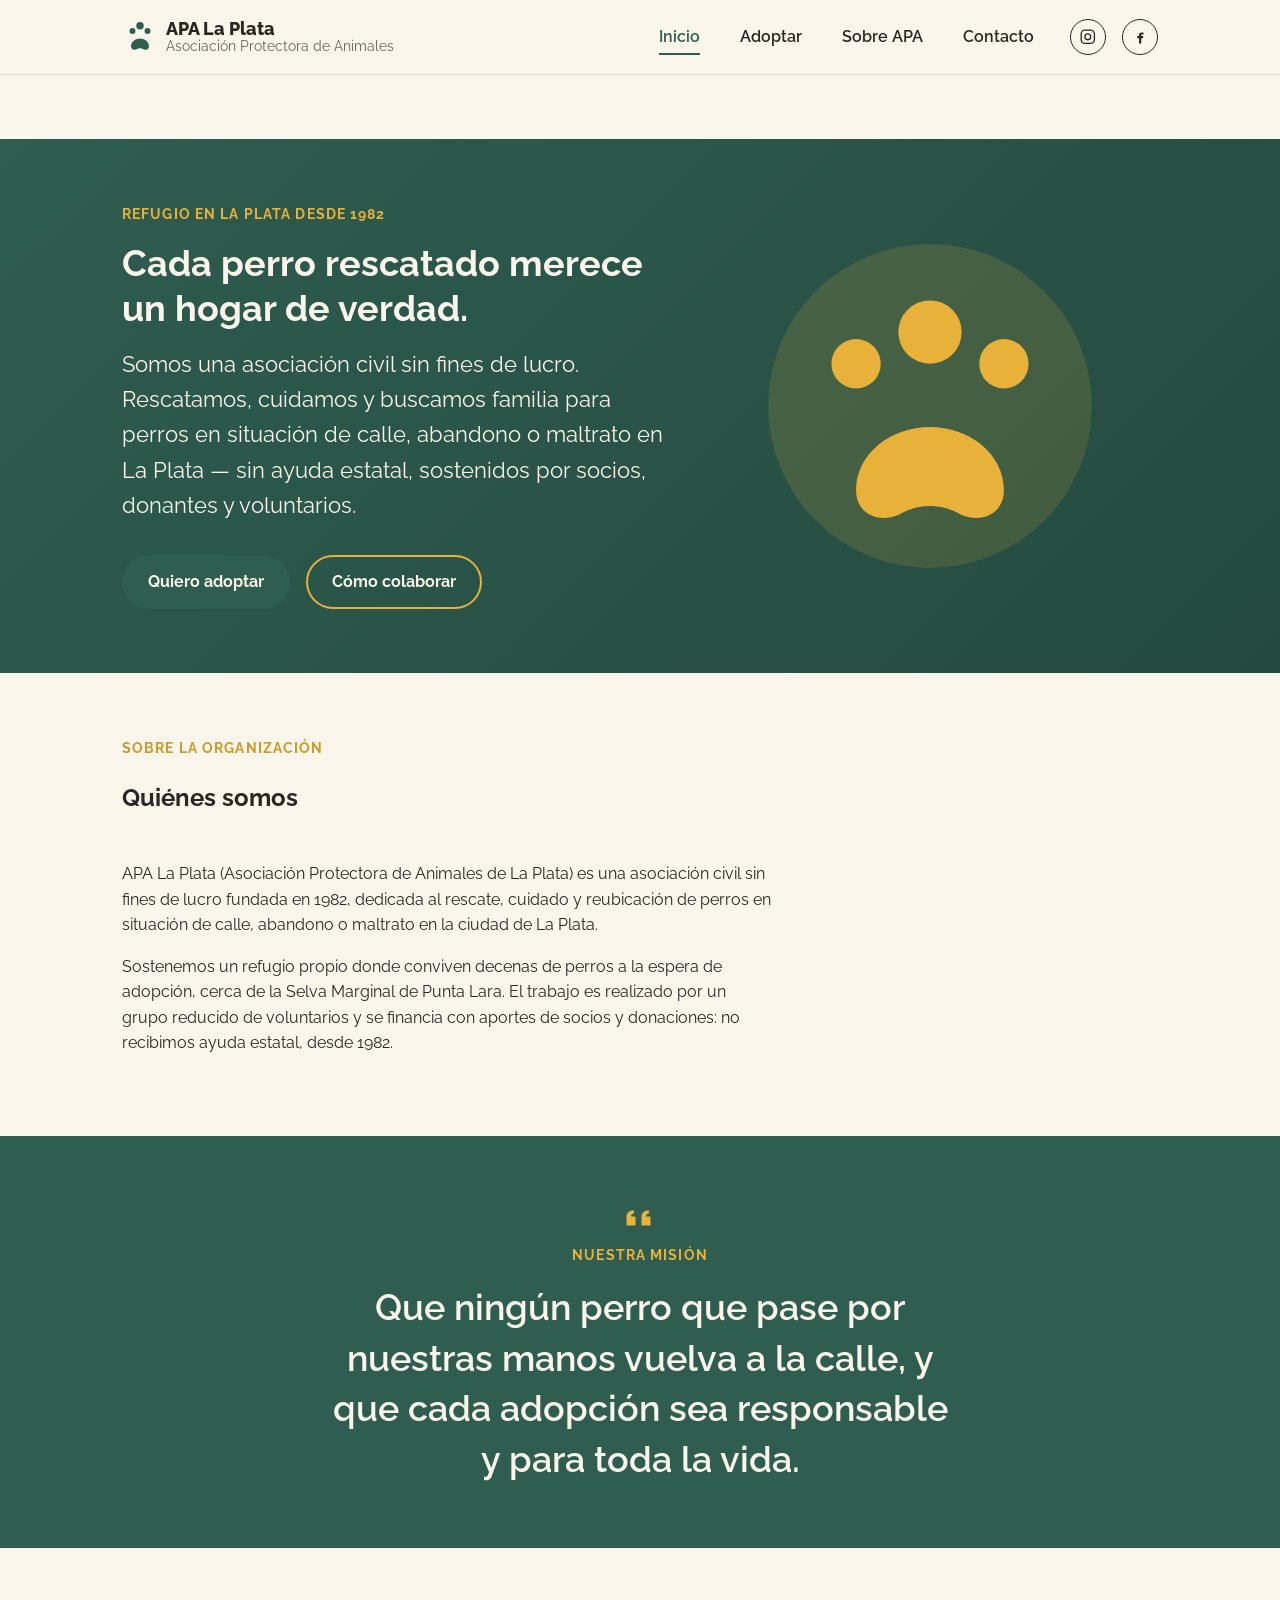
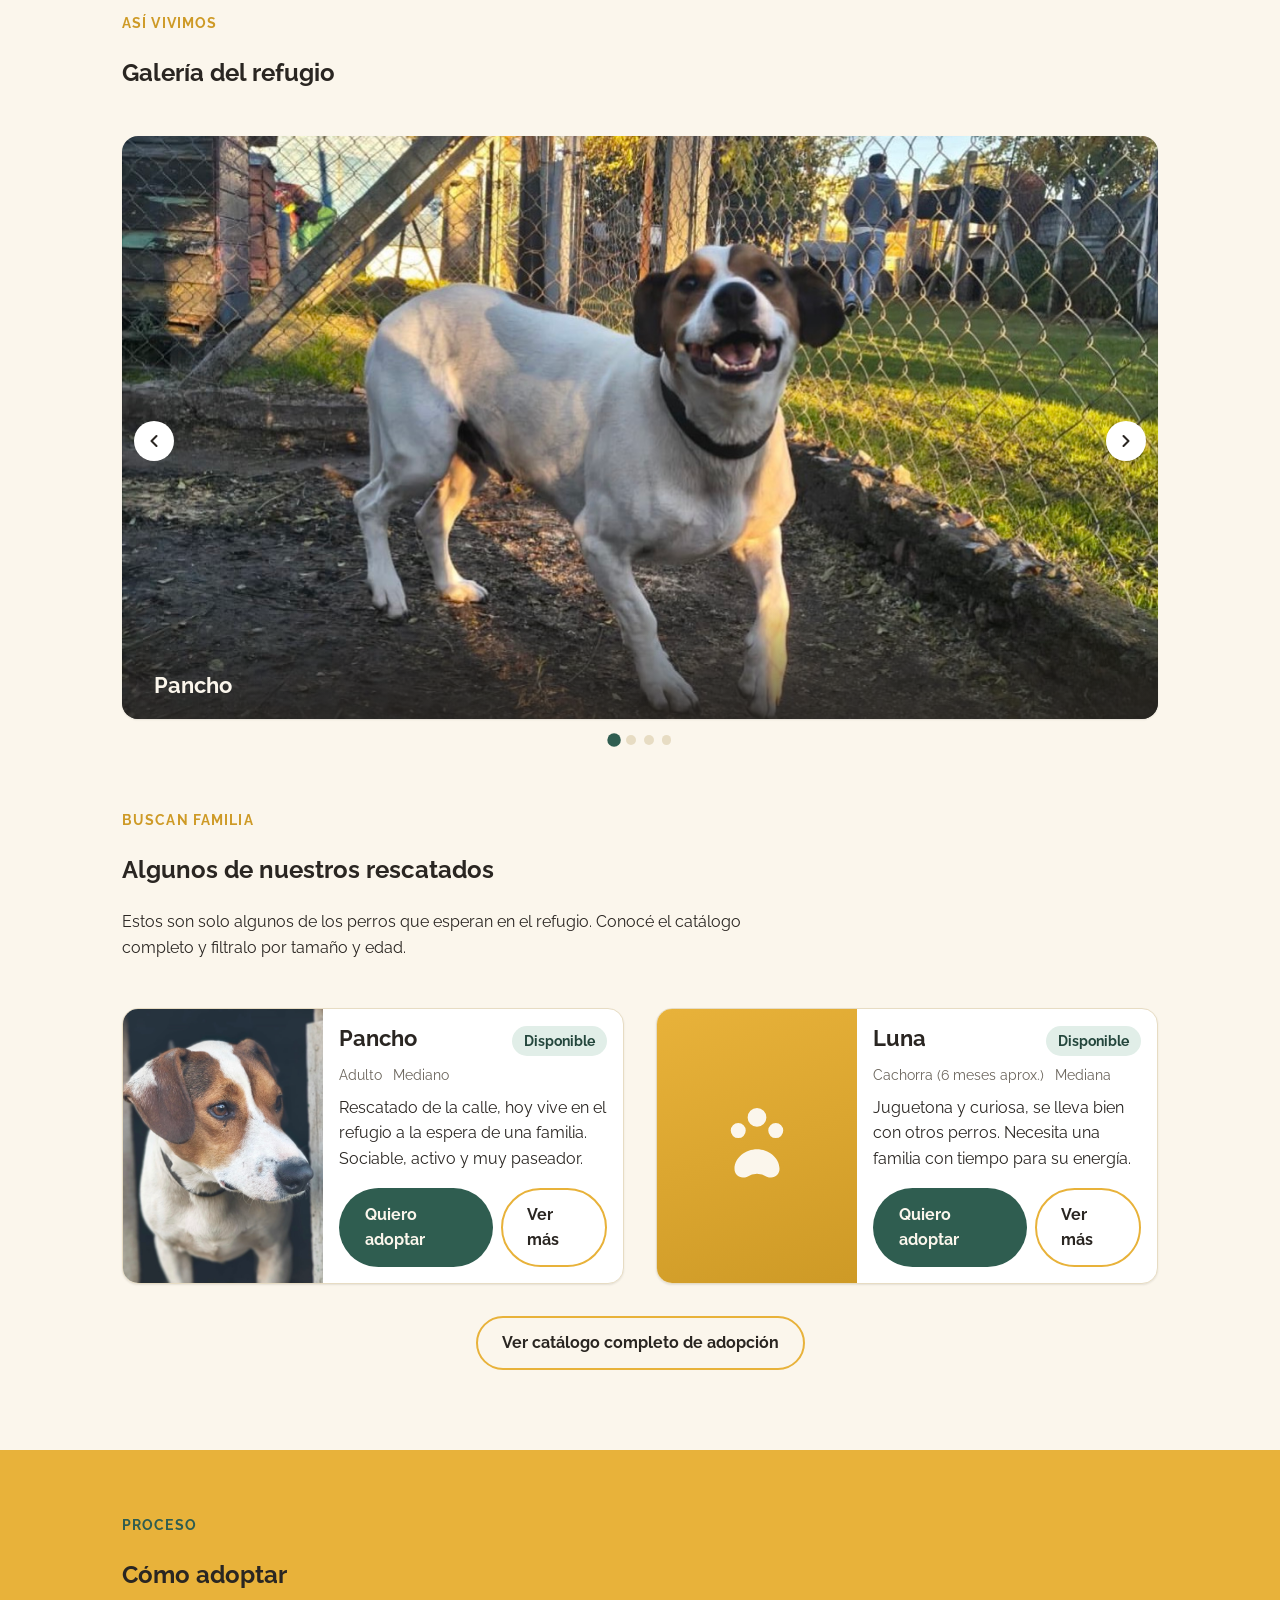
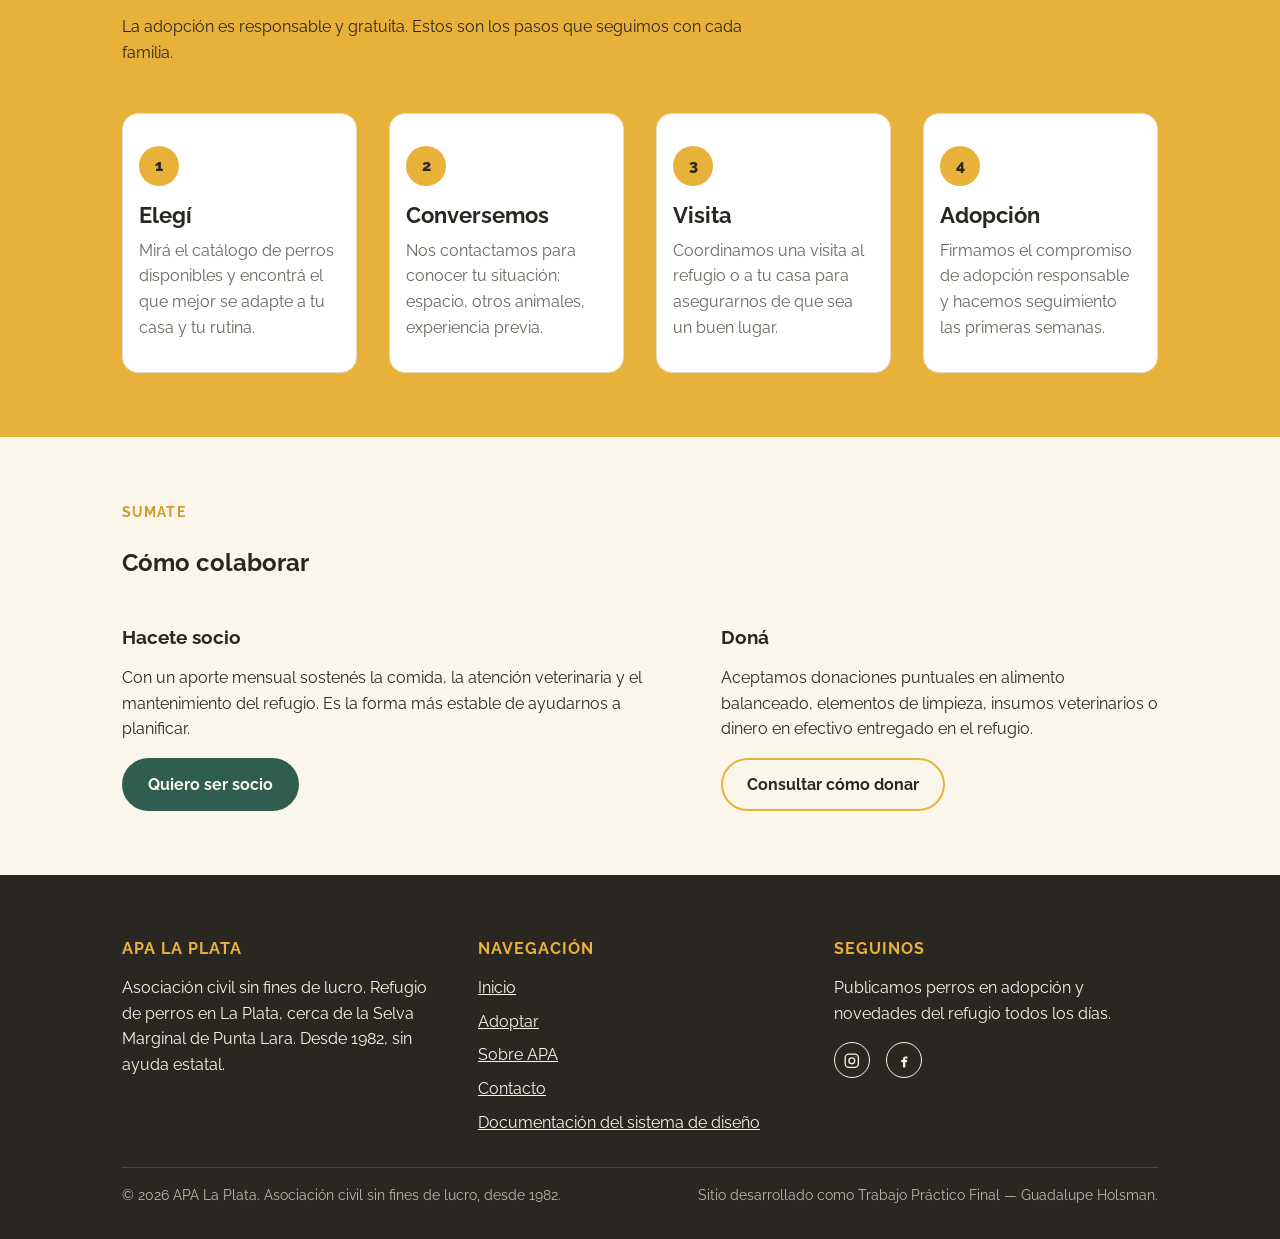
==== index.html @ 831cddf5 "Give the mission and the gallery their own sections Nuestra misión moves out of the "Sobre APA" copy" ====
<!DOCTYPE html>
<html lang="es">
<head>
<meta charset="UTF-8">
<meta name="viewport" content="width=device-width, initial-scale=1.0">
<title>APA La Plata — Adoptá, ayudá, sumate</title>
<meta name="description" content="APA La Plata rescata, cuida y busca hogar para perros en situación de calle desde 1982. Conocé a los perros disponibles para adopción y cómo colaborar.">
<link rel="preconnect" href="https://fonts.googleapis.com">
<link rel="preconnect" href="https://fonts.gstatic.com" crossorigin>
<link href="https://fonts.googleapis.com/css2?family=Raleway:wght@400;600;700;800&display=swap" rel="stylesheet">
<link rel="stylesheet" href="css/styles.css">
<noscript><style>.reveal{opacity:1!important;transform:none!important;}</style></noscript>
</head>
<body>
<div class="pagina">

<header class="encabezado-principal">
  <div class="contenedor encabezado-principal__barra">
    <a href="index.html" class="marca">
      <svg class="marca__icono" viewBox="0 0 24 24" fill="currentColor" aria-hidden="true">
        <path d="M12 2a2.5 2.5 0 0 1 2.5 2.5A2.5 2.5 0 0 1 12 7a2.5 2.5 0 0 1-2.5-2.5A2.5 2.5 0 0 1 12 2zM7 6a2 2 0 1 1 0 4 2 2 0 0 1 0-4zM17 6a2 2 0 1 1 0 4 2 2 0 0 1 0-4zM12 13c3 0 6 2.2 6 5.2 0 1.8-1.6 2.8-3.4 2.1a4.8 4.8 0 0 0-5.2 0C7.6 21 6 20 6 18.2 6 15.2 9 13 12 13z"/>
      </svg>
      <span class="marca__texto">
        <span class="marca__nombre">APA La Plata</span>
        <span class="marca__lugar">Asociación Protectora de Animales</span>
      </span>
    </a>

    <button class="nav-toggle" id="nav-toggle" aria-expanded="false" aria-controls="nav-principal">
      <svg class="nav-toggle__icono" viewBox="0 0 24 24" fill="none" stroke="currentColor" stroke-width="2" stroke-linecap="round" aria-hidden="true">
        <line x1="4" y1="7" x2="20" y2="7"></line>
        <line x1="4" y1="12" x2="20" y2="12"></line>
        <line x1="4" y1="17" x2="20" y2="17"></line>
      </svg>
      Menú
    </button>

    <nav class="nav-principal" id="nav-principal" aria-label="Navegación principal">
      <ul class="nav-principal__lista">
        <li><a class="nav-principal__enlace" href="index.html" aria-current="page">Inicio</a></li>
        <li><a class="nav-principal__enlace" href="adopcion.html">Adoptar</a></li>
        <li><a class="nav-principal__enlace" href="index.html#sobre">Sobre APA</a></li>
        <li><a class="nav-principal__enlace" href="contacto.html">Contacto</a></li>
      </ul>
      <div class="nav-principal__redes">
        <a class="icono-red" href="https://www.instagram.com/apa.perritosenadopcion/" target="_blank" rel="noopener" aria-label="APA La Plata en Instagram">
          <svg viewBox="0 0 24 24" fill="none" stroke="currentColor" stroke-width="1.8" aria-hidden="true"><rect x="3" y="3" width="18" height="18" rx="5"></rect><circle cx="12" cy="12" r="4"></circle><circle cx="17.5" cy="6.5" r="0.6" fill="currentColor" stroke="none"></circle></svg>
        </a>
        <a class="icono-red" href="https://www.facebook.com/" target="_blank" rel="noopener" aria-label="APA La Plata en Facebook">
          <svg viewBox="0 0 24 24" fill="currentColor" aria-hidden="true"><path d="M14 9.6V11h2.7l-.4 3H14v7h-3v-7H8.5v-3H11V9.4C11 7 12.6 6 14.7 6H17v3h-2.4c-.4 0-.6.2-.6.6z"></path></svg>
        </a>
      </div>
    </nav>
  </div>
</header>

<main>

  <!-- HeroInicio -->
  <section class="hero-inicio">
    <div class="contenedor hero-inicio__grid">
      <div>
        <p class="seccion__kicker hero-inicio__kicker" style="color: var(--color-primario);">Refugio en La Plata desde 1982</p>
        <h1 class="hero-inicio__titulo">Cada perro rescatado merece un hogar de verdad.</h1>
        <p class="hero-inicio__texto">Somos una asociación civil sin fines de lucro. Rescatamos, cuidamos y buscamos familia para perros en situación de calle, abandono o maltrato en La Plata — sin ayuda estatal, sostenidos por socios, donantes y voluntarios.</p>
        <div class="hero-inicio__acciones">
          <a href="adopcion.html" class="btn btn-primario">Quiero adoptar</a>
          <a href="contacto.html" class="btn btn-secundario">Cómo colaborar</a>
        </div>
      </div>
      <svg class="hero-inicio__ilustracion" viewBox="0 0 200 200" fill="none" aria-hidden="true">
        <circle cx="100" cy="100" r="92" fill="currentColor" opacity="0.15"></circle>
        <path fill="currentColor" d="M100 40a18 18 0 0 1 18 18 18 18 0 0 1-36 0 18 18 0 0 1 18-18zM58 62a14 14 0 1 1 0 28 14 14 0 0 1 0-28zM142 62a14 14 0 1 1 0 28 14 14 0 0 1 0-28zM100 112c22 0 42 15 42 36 0 12-11 19-24 14a34 34 0 0 0-36 0c-13 5-24-2-24-14 0-21 20-36 42-36z"></path>
      </svg>
    </div>
  </section>

  <!-- Sección: Sobre APA (institucional) -->
  <section id="sobre" class="contenedor">
    <div class="seccion__encabezado reveal">
      <p class="seccion__kicker">Sobre la organización</p>
      <h2>Quiénes somos</h2>
    </div>
    <div class="texto-institucional reveal">
      <p>APA La Plata (Asociación Protectora de Animales de La Plata) es una asociación civil sin fines de lucro fundada en 1982, dedicada al rescate, cuidado y reubicación de perros en situación de calle, abandono o maltrato en la ciudad de La Plata.</p>
      <p>Sostenemos un refugio propio donde conviven decenas de perros a la espera de adopción, cerca de la Selva Marginal de Punta Lara. El trabajo es realizado por un grupo reducido de voluntarios y se financia con aportes de socios y donaciones: no recibimos ayuda estatal, desde 1982.</p>
    </div>
  </section>

  <!-- Sección: Nuestra misión (cita destacada, organismo propio) -->
  <section class="seccion--fondo-secundario">
    <div class="contenedor mision-seccion reveal">
      <svg class="mision-seccion__comilla" viewBox="0 0 24 24" fill="currentColor" aria-hidden="true">
        <path d="M7 7c-2.2 0-4 1.8-4 4v6h6v-6H6c0-1.1.9-2 2-2V7zm10 0c-2.2 0-4 1.8-4 4v6h6v-6h-3c0-1.1.9-2 2-2V7z"/>
      </svg>
      <p class="seccion__kicker" style="color: var(--color-primario);">Nuestra misión</p>
      <p class="mision-seccion__cita">Que ningún perro que pase por nuestras manos vuelva a la calle, y que cada adopción sea responsable y para toda la vida.</p>
    </div>
  </section>

  <!-- Sección: Galería (CarruselFotos panorámico, con leyenda por foto) -->
  <section class="contenedor">
    <div class="seccion__encabezado reveal">
      <p class="seccion__kicker">Así vivimos</p>
      <h2>Galería del refugio</h2>
    </div>
    <div class="carrusel-fotos carrusel-fotos--ancho reveal" aria-label="Fotos del refugio y sus perros" aria-roledescription="carrusel">
      <div class="carrusel-fotos__viewport">
        <ul class="carrusel-fotos__pista" id="carrusel-pista">
          <li class="carrusel-fotos__slide">
            <img src="img/perros/pancho-2.jpg" alt="Pancho corriendo y jugando en el patio del refugio" loading="lazy">
            <span class="carrusel-fotos__caption">Pancho</span>
          </li>
          <li class="carrusel-fotos__slide">
            <img src="img/perros/india.jpg" alt="India, perra color canela con arnés rosa" loading="lazy">
            <span class="carrusel-fotos__caption">India</span>
          </li>
          <li class="carrusel-fotos__slide">
            <img src="img/perros/rufus.jpg" alt="Rufus asomado en la puerta de su caseta" loading="lazy">
            <span class="carrusel-fotos__caption">Rufus</span>
          </li>
          <li class="carrusel-fotos__slide">
            <img src="img/perros/pancho-3.jpg" alt="Pancho junto al alambrado del refugio" loading="lazy">
            <span class="carrusel-fotos__caption">Pancho</span>
          </li>
        </ul>
      </div>
      <button type="button" class="carrusel-fotos__control carrusel-fotos__control--prev" data-carrusel-prev aria-label="Foto anterior">
        <svg viewBox="0 0 24 24" fill="none" stroke="currentColor" stroke-width="2.5" stroke-linecap="round" stroke-linejoin="round" aria-hidden="true"><path d="M15 6l-6 6 6 6"></path></svg>
      </button>
      <button type="button" class="carrusel-fotos__control carrusel-fotos__control--next" data-carrusel-next aria-label="Foto siguiente">
        <svg viewBox="0 0 24 24" fill="none" stroke="currentColor" stroke-width="2.5" stroke-linecap="round" stroke-linejoin="round" aria-hidden="true"><path d="M9 6l6 6-6 6"></path></svg>
      </button>
      <div class="carrusel-fotos__dots" role="tablist" aria-label="Seleccionar foto">
        <button type="button" class="carrusel-fotos__dot" data-carrusel-dot="0" aria-label="Foto 1" aria-current="true"></button>
        <button type="button" class="carrusel-fotos__dot" data-carrusel-dot="1" aria-label="Foto 2"></button>
        <button type="button" class="carrusel-fotos__dot" data-carrusel-dot="2" aria-label="Foto 3"></button>
        <button type="button" class="carrusel-fotos__dot" data-carrusel-dot="3" aria-label="Foto 4"></button>
      </div>
    </div>
  </section>

  <!-- Sección: Perros destacados (reutiliza TarjetaAnimal en contenedores más anchos) -->
  <section class="contenedor">
    <div class="seccion__encabezado reveal">
      <p class="seccion__kicker">Buscan familia</p>
      <h2>Algunos de nuestros rescatados</h2>
      <p>Estos son solo algunos de los perros que esperan en el refugio. Conocé el catálogo completo y filtralo por tamaño y edad.</p>
    </div>

    <div class="grilla-destacados">
      <article class="tarjeta-animal reveal">
        <div class="tarjeta-animal__layout">
          <div class="tarjeta-animal__imagen-envoltorio">
            <div class="imagen-animal">
              <img src="img/perros/pancho-1.jpg" alt="Pancho, perro tricolor de orejas largas, mirando a cámara">
            </div>
          </div>
          <div class="tarjeta-animal__contenido">
            <div class="tarjeta-animal__encabezado">
              <h3 class="tarjeta-animal__nombre">Pancho</h3>
              <span class="etiqueta-estado etiqueta-estado_disponible">Disponible</span>
            </div>
            <ul class="tarjeta-animal__meta">
              <li>Adulto</li>
              <li>Mediano</li>
            </ul>
            <p class="tarjeta-animal__descripcion">Rescatado de la calle, hoy vive en el refugio a la espera de una familia. Sociable, activo y muy paseador.</p>
            <div class="tarjeta-animal__acciones">
              <a href="animal.html" class="btn btn-primario">Quiero adoptar</a>
              <a href="animal.html" class="btn btn-secundario">Ver más</a>
            </div>
          </div>
        </div>
      </article>

      <article class="tarjeta-animal reveal reveal--retraso-1">
        <div class="tarjeta-animal__layout">
          <div class="tarjeta-animal__imagen-envoltorio">
            <div class="imagen-animal imagen-animal--paleta-2">
              <svg viewBox="0 0 24 24" fill="currentColor" aria-hidden="true"><path d="M12 2a2.5 2.5 0 0 1 2.5 2.5A2.5 2.5 0 0 1 12 7a2.5 2.5 0 0 1-2.5-2.5A2.5 2.5 0 0 1 12 2zM7 6a2 2 0 1 1 0 4 2 2 0 0 1 0-4zM17 6a2 2 0 1 1 0 4 2 2 0 0 1 0-4zM12 13c3 0 6 2.2 6 5.2 0 1.8-1.6 2.8-3.4 2.1a4.8 4.8 0 0 0-5.2 0C7.6 21 6 20 6 18.2 6 15.2 9 13 12 13z"/></svg>
            </div>
          </div>
          <div class="tarjeta-animal__contenido">
            <div class="tarjeta-animal__encabezado">
              <h3 class="tarjeta-animal__nombre">Luna</h3>
              <span class="etiqueta-estado etiqueta-estado_disponible">Disponible</span>
            </div>
            <ul class="tarjeta-animal__meta">
              <li>Cachorra (6 meses aprox.)</li>
              <li>Mediana</li>
            </ul>
            <p class="tarjeta-animal__descripcion">Juguetona y curiosa, se lleva bien con otros perros. Necesita una familia con tiempo para su energía.</p>
            <div class="tarjeta-animal__acciones">
              <a href="animal.html" class="btn btn-primario">Quiero adoptar</a>
              <a href="animal.html" class="btn btn-secundario">Ver más</a>
            </div>
          </div>
        </div>
      </article>
    </div>

    <p style="margin-top: var(--espacio-md); text-align:center;">
      <a href="adopcion.html" class="btn btn-secundario">Ver catálogo completo de adopción</a>
    </p>
  </section>

  <!-- Sección: Cómo adoptar (SeccionProceso) -->
  <section class="seccion--fondo-primario">
    <div class="contenedor">
      <div class="seccion__encabezado reveal">
        <p class="seccion__kicker" style="color: var(--color-secundario);">Proceso</p>
        <h2>Cómo adoptar</h2>
        <p>La adopción es responsable y gratuita. Estos son los pasos que seguimos con cada familia.</p>
      </div>
      <ol class="pasos">
        <li class="pasos__item reveal">
          <h3 class="pasos__titulo">Elegí</h3>
          <p class="pasos__texto">Mirá el catálogo de perros disponibles y encontrá el que mejor se adapte a tu casa y tu rutina.</p>
        </li>
        <li class="pasos__item reveal reveal--retraso-1">
          <h3 class="pasos__titulo">Conversemos</h3>
          <p class="pasos__texto">Nos contactamos para conocer tu situación: espacio, otros animales, experiencia previa.</p>
        </li>
        <li class="pasos__item reveal reveal--retraso-2">
          <h3 class="pasos__titulo">Visita</h3>
          <p class="pasos__texto">Coordinamos una visita al refugio o a tu casa para asegurarnos de que sea un buen lugar.</p>
        </li>
        <li class="pasos__item reveal reveal--retraso-3">
          <h3 class="pasos__titulo">Adopción</h3>
          <p class="pasos__texto">Firmamos el compromiso de adopción responsable y hacemos seguimiento las primeras semanas.</p>
        </li>
      </ol>
    </div>
  </section>

  <!-- Sección: Cómo colaborar -->
  <section class="contenedor">
    <div class="seccion__encabezado reveal">
      <p class="seccion__kicker">Sumate</p>
      <h2>Cómo colaborar</h2>
    </div>
    <div class="grid-dos-columnas">
      <article class="reveal">
        <h3>Hacete socio</h3>
        <p>Con un aporte mensual sostenés la comida, la atención veterinaria y el mantenimiento del refugio. Es la forma más estable de ayudarnos a planificar.</p>
        <a href="contacto.html" class="btn btn-primario">Quiero ser socio</a>
      </article>
      <article class="reveal reveal--retraso-1">
        <h3>Doná</h3>
        <p>Aceptamos donaciones puntuales en alimento balanceado, elementos de limpieza, insumos veterinarios o dinero en efectivo entregado en el refugio.</p>
        <a href="contacto.html" class="btn btn-secundario">Consultar cómo donar</a>
      </article>
    </div>
  </section>

</main>

<footer class="pie-pagina">
  <div class="contenedor">
    <div class="pie-pagina__grid">
      <div>
        <h2 class="pie-pagina__titulo">APA La Plata</h2>
        <p>Asociación civil sin fines de lucro. Refugio de perros en La Plata, cerca de la Selva Marginal de Punta Lara. Desde 1982, sin ayuda estatal.</p>
      </div>
      <div>
        <h2 class="pie-pagina__titulo">Navegación</h2>
        <ul class="pie-pagina__lista">
          <li><a href="index.html">Inicio</a></li>
          <li><a href="adopcion.html">Adoptar</a></li>
          <li><a href="index.html#sobre">Sobre APA</a></li>
          <li><a href="contacto.html">Contacto</a></li>
          <li><a href="sistema.html">Documentación del sistema de diseño</a></li>
        </ul>
      </div>
      <div>
        <h2 class="pie-pagina__titulo">Seguinos</h2>
        <p>Publicamos perros en adopción y novedades del refugio todos los días.</p>
        <div class="pie-pagina__redes">
          <a class="icono-red" href="https://www.instagram.com/apa.perritosenadopcion/" target="_blank" rel="noopener" aria-label="APA La Plata en Instagram">
            <svg viewBox="0 0 24 24" fill="none" stroke="currentColor" stroke-width="1.8" aria-hidden="true"><rect x="3" y="3" width="18" height="18" rx="5"></rect><circle cx="12" cy="12" r="4"></circle><circle cx="17.5" cy="6.5" r="0.6" fill="currentColor" stroke="none"></circle></svg>
          </a>
          <a class="icono-red" href="https://www.facebook.com/" target="_blank" rel="noopener" aria-label="APA La Plata en Facebook">
            <svg viewBox="0 0 24 24" fill="currentColor" aria-hidden="true"><path d="M14 9.6V11h2.7l-.4 3H14v7h-3v-7H8.5v-3H11V9.4C11 7 12.6 6 14.7 6H17v3h-2.4c-.4 0-.6.2-.6.6z"></path></svg>
          </a>
        </div>
      </div>
    </div>
    <div class="pie-pagina__base">
      <span>© 2026 APA La Plata. Asociación civil sin fines de lucro, desde 1982.</span>
      <span>Sitio desarrollado como Trabajo Práctico Final — Guadalupe Holsman.</span>
    </div>
  </div>
</footer>

</div>
<script src="js/main.js"></script>
</body>
</html>
---- css/styles.css ----
/* ==========================================================================
   APA La Plata — Sistema de diseño
   Variables definidas en la Etapa 2 del TP, implementadas como custom
   properties. Ningún color, tipografía o espaciado se declara fuera de :root.
   ========================================================================== */

:root {
  /* Paleta de colores (Etapa 2 · 2.1) */
  --color-primario: #E8B23A;          /* Mostaza — marca, fondos destacados, encabezados de sección */
  --color-primario-hover: #CE9A26;
  --color-secundario: #2F5D50;        /* Verde bosque — CTAs, navegación, enlaces */
  --color-secundario-hover: #244a3f;
  --color-texto: #2A2622;             /* TextoBase — texto principal sobre fondo claro */
  --color-texto-suave: #6B655C;       /* TextoSuave — texto secundario, metadatos */
  --color-fondo: #FBF6EC;             /* FondoBase — fondo general de página */

  /* Neutros derivados, necesarios para superficies e interacción */
  --color-superficie: #FFFFFF;
  --color-borde: #E7DCC3;
  --color-texto-inverso: #FBF6EC;
  --color-sombra: rgba(42, 38, 34, 0.10);

  /* Estados de EtiquetaEstado */
  --color-estado-disponible-fondo: #E1EEE8;
  --color-estado-disponible-texto: #24473d;
  --color-estado-enproceso-fondo: #FBEACB;
  --color-estado-enproceso-texto: #8A5B10;

  /* Escala tipográfica (Etapa 2 · 2.1) */
  --fuente-base: 'Raleway', 'Segoe UI', system-ui, -apple-system, sans-serif;
  --tipo-pequeno: 0.875rem; /* 14px */
  --tipo-base: 1rem;        /* 16px */
  --tipo-grande: 1.375rem;  /* 22px */
  --tipo-display: 2.25rem;  /* 36px */

  /* Escala de espaciado (Etapa 2 · 2.1) */
  --espacio-xs: 0.5rem;  /* 8px */
  --espacio-sm: 1rem;    /* 16px */
  --espacio-md: 2rem;    /* 32px */
  --espacio-lg: 4rem;    /* 64px */

  /* Layout */
  --ancho-lectura: 1100px;
  --radio-sm: 0.5rem;
  --radio-md: 1rem;
  --radio-pill: 999px;
}

/* ==========================================================================
   Animaciones
   Keyframes y utilidades reutilizadas por componentes de todo el sitio.
   Se respeta prefers-reduced-motion para accesibilidad.
   ========================================================================== */

@keyframes aparecer-subiendo {
  from {
    opacity: 0;
    transform: translateY(28px);
  }
  to {
    opacity: 1;
    transform: translateY(0);
  }
}

@keyframes flotar {
  0%, 100% { transform: translateY(0); }
  50% { transform: translateY(-10px); }
}

@keyframes girar-suave {
  from { transform: rotate(-4deg); }
  to { transform: rotate(4deg); }
}

/* .reveal: se activa vía IntersectionObserver (js/main.js) agregando
   .reveal--visible cuando el elemento entra en el viewport. */
.reveal {
  opacity: 0;
  transform: translateY(28px);
  transition: opacity 0.6s ease, transform 0.6s ease;
}

.reveal--visible {
  opacity: 1;
  transform: translateY(0);
}

.reveal--retraso-1 { transition-delay: 0.08s; }
.reveal--retraso-2 { transition-delay: 0.16s; }
.reveal--retraso-3 { transition-delay: 0.24s; }
.reveal--retraso-4 { transition-delay: 0.32s; }

@media (prefers-reduced-motion: reduce) {
  *, *::before, *::after {
    animation-duration: 0.01ms !important;
    animation-iteration-count: 1 !important;
    transition-duration: 0.01ms !important;
    scroll-behavior: auto !important;
  }
}

/* ==========================================================================
   Reset básico
   ========================================================================== */

*,
*::before,
*::after {
  box-sizing: border-box;
}

html {
  -webkit-text-size-adjust: 100%;
  scroll-behavior: smooth;
}

body {
  margin: 0;
  font-family: var(--fuente-base);
  font-size: var(--tipo-base);
  line-height: 1.6;
  color: var(--color-texto);
  background-color: var(--color-fondo);
}

img,
svg {
  display: block;
  max-width: 100%;
}

a {
  color: var(--color-secundario);
}

ul,
ol {
  padding-left: 1.2em;
}

h1, h2, h3, h4, h5, h6 {
  line-height: 1.25;
  font-weight: 700;
  margin: 0 0 var(--espacio-sm) 0;
}

p {
  margin: 0 0 var(--espacio-sm) 0;
}

button,
input,
textarea,
select {
  font-family: inherit;
  font-size: inherit;
}

.visualmente-oculto {
  position: absolute;
  width: 1px;
  height: 1px;
  padding: 0;
  margin: -1px;
  overflow: hidden;
  clip: rect(0, 0, 0, 0);
  white-space: nowrap;
  border: 0;
}

/* ==========================================================================
   Layout macro — CSS Grid
   La estructura de cada página (encabezado / main / pie) y la disposición
   de secciones dentro de main se resuelven con Grid. Flexbox se reserva
   para microcomposición (nav, botones, tarjetas).
   ========================================================================== */

.pagina {
  display: grid;
  grid-template-rows: auto 1fr auto;
  min-height: 100vh;
}

.contenedor {
  width: 100%;
  max-width: var(--ancho-lectura);
  margin-inline: auto;
  padding-inline: var(--espacio-sm);
}

@media (min-width: 768px) {
  .contenedor {
    padding-inline: var(--espacio-md);
  }
}

main {
  display: grid;
  gap: var(--espacio-lg);
  padding-block: var(--espacio-lg) var(--espacio-lg);
}

.seccion__encabezado {
  display: grid;
  gap: var(--espacio-xs);
  margin-bottom: var(--espacio-md);
  max-width: 65ch;
}

.seccion__kicker {
  font-size: var(--tipo-pequeno);
  font-weight: 700;
  letter-spacing: 0.08em;
  text-transform: uppercase;
  color: var(--color-primario-hover);
}

.seccion--fondo-primario {
  background-color: var(--color-primario);
  padding-block: var(--espacio-lg);
}

.seccion--fondo-secundario {
  background-color: var(--color-secundario);
  color: var(--color-texto-inverso);
  padding-block: var(--espacio-lg);
}

.seccion--fondo-secundario a {
  color: var(--color-texto-inverso);
}

/* Grid de dos columnas para bloques institucionales: macro-layout con Grid,
   colapsa a una columna en mobile (mobile-first). */
.grid-dos-columnas {
  display: grid;
  gap: var(--espacio-md);
  grid-template-columns: 1fr;
  align-items: start;
}

@media (min-width: 768px) {
  .grid-dos-columnas {
    grid-template-columns: 1.1fr 0.9fr;
    gap: var(--espacio-lg);
  }
}

/* ==========================================================================
   EncabezadoPrincipal (organismo)
   ========================================================================== */

.encabezado-principal {
  background-color: var(--color-fondo);
  border-bottom: 1px solid var(--color-borde);
  position: sticky;
  top: 0;
  z-index: 20;
}

.encabezado-principal__barra {
  display: flex;
  align-items: center;
  justify-content: space-between;
  gap: var(--espacio-sm);
  padding-block: var(--espacio-sm);
}

.marca {
  display: flex;
  align-items: center;
  gap: var(--espacio-xs);
  text-decoration: none;
  color: var(--color-texto);
}

.marca__icono {
  width: 2.25rem;
  height: 2.25rem;
  flex-shrink: 0;
  color: var(--color-secundario);
}

.marca__texto {
  display: flex;
  flex-direction: column;
  line-height: 1.1;
}

.marca__nombre {
  font-weight: 800;
  font-size: 1.125rem;
}

.marca__lugar {
  font-size: var(--tipo-pequeno);
  color: var(--color-texto-suave);
}

.nav-toggle {
  display: inline-flex;
  align-items: center;
  gap: var(--espacio-xs);
  background: none;
  border: 1px solid var(--color-borde);
  border-radius: var(--radio-sm);
  padding: 0.5rem 0.75rem;
  color: var(--color-texto);
  cursor: pointer;
  transition: border-color 0.15s ease, color 0.15s ease;
}

.nav-toggle:hover {
  border-color: var(--color-secundario);
  color: var(--color-secundario);
}

.nav-toggle__icono {
  width: 1.25rem;
  height: 1.25rem;
  transition: transform 0.3s ease;
}

.nav-toggle[aria-expanded="true"] .nav-toggle__icono {
  transform: rotate(90deg);
}

.nav-principal {
  display: flex;
  flex-direction: column;
  gap: var(--espacio-xs);
  padding-block: 0;
  border-top: 1px solid var(--color-borde);
  max-height: 0;
  overflow: hidden;
  opacity: 0;
  transition: max-height 0.35s ease, opacity 0.25s ease, padding-block 0.35s ease;
}

.nav-principal.esta-abierto {
  max-height: 24rem;
  opacity: 1;
  padding-block: var(--espacio-sm);
}

.nav-principal__lista {
  list-style: none;
  margin: 0;
  padding: 0;
  display: flex;
  flex-direction: column;
  gap: var(--espacio-xs);
}

.nav-principal__enlace {
  position: relative;
  display: block;
  padding: 0.5rem 0.25rem;
  text-decoration: none;
  color: var(--color-texto);
  font-weight: 600;
  border-radius: var(--radio-sm);
  transition: color 0.15s ease;
}

.nav-principal__enlace::after {
  content: '';
  position: absolute;
  left: 0.25rem;
  right: 0.25rem;
  bottom: 0.15rem;
  height: 2px;
  background-color: var(--color-secundario);
  transform: scaleX(0);
  transform-origin: left;
  transition: transform 0.25s ease;
}

.nav-principal__enlace:hover,
.nav-principal__enlace[aria-current="page"] {
  color: var(--color-secundario);
}

.nav-principal__enlace:hover::after,
.nav-principal__enlace[aria-current="page"]::after {
  transform: scaleX(1);
}

.nav-principal__redes {
  display: flex;
  gap: var(--espacio-sm);
  padding-top: var(--espacio-xs);
}

@media (min-width: 768px) {
  .nav-toggle {
    display: none;
  }

  .nav-principal {
    display: flex;
    flex-direction: row;
    align-items: center;
    justify-content: flex-end;
    gap: var(--espacio-md);
    border-top: none;
    padding-block: 0;
    flex: 1;
    max-height: none;
    overflow: visible;
    opacity: 1;
    transition: none;
  }

  .nav-principal__lista {
    flex-direction: row;
    gap: var(--espacio-md);
  }

  .nav-principal__redes {
    padding-top: 0;
  }
}

/* ==========================================================================
   Átomos
   ========================================================================== */

/* Botones — sistema único (corrige inconsistencia detectada en Etapa 1) */
.btn {
  display: inline-flex;
  align-items: center;
  justify-content: center;
  gap: var(--espacio-xs);
  font-weight: 700;
  font-size: var(--tipo-base);
  padding: 0.75rem 1.5rem;
  border-radius: var(--radio-pill);
  text-decoration: none;
  cursor: pointer;
  border: 2px solid transparent;
  transition: background-color 0.15s ease, color 0.15s ease, border-color 0.15s ease, transform 0.15s ease, box-shadow 0.15s ease;
}

.btn:hover {
  transform: translateY(-2px);
  box-shadow: 0 6px 14px var(--color-sombra);
}

.btn:active {
  transform: translateY(0);
  box-shadow: none;
}

.btn-primario {
  background-color: var(--color-secundario);
  color: var(--color-texto-inverso);
}

.btn-primario:hover {
  background-color: var(--color-secundario-hover);
}

.btn-secundario {
  background-color: transparent;
  border-color: var(--color-primario);
  color: var(--color-texto);
}

.btn-secundario:hover {
  background-color: var(--color-primario);
}

/* Etiquetas de estado */
.etiqueta-estado {
  display: inline-flex;
  align-items: center;
  gap: 0.35em;
  font-size: var(--tipo-pequeno);
  font-weight: 700;
  padding: 0.25rem 0.75rem;
  border-radius: var(--radio-pill);
}

.etiqueta-estado_disponible {
  background-color: var(--color-estado-disponible-fondo);
  color: var(--color-estado-disponible-texto);
}

.etiqueta-estado_enproceso {
  background-color: var(--color-estado-enproceso-fondo);
  color: var(--color-estado-enproceso-texto);
}

/* Campo de texto */
.campo {
  display: flex;
  flex-direction: column;
  gap: 0.35rem;
  margin-bottom: var(--espacio-sm);
}

.campo__etiqueta {
  font-size: var(--tipo-pequeno);
  font-weight: 700;
  color: var(--color-texto);
}

.campo-texto {
  border: 1px solid var(--color-borde);
  border-radius: var(--radio-sm);
  padding: 0.65rem 0.85rem;
  background-color: var(--color-superficie);
  color: var(--color-texto);
  transition: border-color 0.15s ease, box-shadow 0.15s ease;
}

.campo-texto:focus {
  outline: 2px solid var(--color-secundario);
  outline-offset: 1px;
  border-color: var(--color-secundario);
}

/* Ícono de red social */
.icono-red {
  width: 2.25rem;
  height: 2.25rem;
  display: inline-flex;
  align-items: center;
  justify-content: center;
  border-radius: var(--radio-pill);
  border: 1px solid currentColor;
  color: inherit;
  text-decoration: none;
  transition: transform 0.2s ease, background-color 0.2s ease;
}

.icono-red:hover {
  transform: translateY(-3px) scale(1.06);
  background-color: rgba(232, 178, 58, 0.15);
}

.icono-red svg {
  width: 1.1rem;
  height: 1.1rem;
}

/* Imagen de animal (placeholder ilustrado, proporción 1:1) */
.imagen-animal {
  aspect-ratio: 1 / 1;
  width: 100%;
  border-radius: var(--radio-md);
  display: flex;
  align-items: center;
  justify-content: center;
  color: var(--color-texto-inverso);
  overflow: hidden;
}

.imagen-animal svg {
  width: 45%;
  height: 45%;
}

.imagen-animal img {
  width: 100%;
  height: 100%;
  object-fit: cover;
  object-position: center;
  border-radius: inherit;
}

.imagen-animal--paleta-1 { background: linear-gradient(160deg, var(--color-secundario), var(--color-secundario-hover)); }
.imagen-animal--paleta-2 { background: linear-gradient(160deg, var(--color-primario), var(--color-primario-hover)); }
.imagen-animal--paleta-3 { background: linear-gradient(160deg, #8a7550, var(--color-secundario)); }

/* ==========================================================================
   Moléculas
   ========================================================================== */

/* TarjetaAnimal — usa container queries para adaptar su composición interna
   según el ancho disponible en su propio contenedor (no el viewport). */
.tarjeta-animal {
  container-type: inline-size;
  container-name: tarjeta;
  background-color: var(--color-superficie);
  border: 1px solid var(--color-borde);
  border-radius: var(--radio-md);
  overflow: hidden;
  box-shadow: 0 1px 2px var(--color-sombra);
  transition: opacity 0.25s ease, transform 0.25s ease, box-shadow 0.25s ease;
}

.tarjeta-animal:hover {
  transform: translateY(-6px);
  box-shadow: 0 12px 24px var(--color-sombra);
}

.tarjeta-animal__imagen-envoltorio {
  overflow: hidden;
}

.tarjeta-animal__imagen-envoltorio img {
  transition: transform 0.4s ease;
}

.tarjeta-animal:hover .tarjeta-animal__imagen-envoltorio img {
  transform: scale(1.08);
}

.tarjeta-animal--oculta {
  opacity: 0;
  transform: scale(0.94);
  pointer-events: none;
}

.tarjeta-animal__layout {
  display: flex;
  flex-direction: column;
}

.tarjeta-animal__imagen-envoltorio {
  width: 100%;
}

.tarjeta-animal__imagen-envoltorio .imagen-animal {
  border-radius: 0;
}

.tarjeta-animal__contenido {
  display: flex;
  flex-direction: column;
  gap: var(--espacio-xs);
  padding: var(--espacio-sm);
}

.tarjeta-animal__encabezado {
  display: flex;
  align-items: baseline;
  justify-content: space-between;
  gap: var(--espacio-xs);
}

.tarjeta-animal__nombre {
  font-size: var(--tipo-grande);
  margin: 0;
}

.tarjeta-animal__meta {
  font-size: var(--tipo-pequeno);
  color: var(--color-texto-suave);
  display: flex;
  flex-wrap: wrap;
  gap: 0.5em 0.75em;
  margin: 0;
  padding: 0;
  list-style: none;
}

.tarjeta-animal__descripcion {
  font-size: var(--tipo-base);
  color: var(--color-texto);
  margin: 0;
}

.tarjeta-animal__acciones {
  margin-top: var(--espacio-xs);
  display: flex;
  gap: var(--espacio-xs);
}

/* Container query: cuando el contenedor de la tarjeta supera ~420px de
   ancho (p. ej. en una lista de destacados a una o dos columnas anchas),
   la imagen pasa a un costado en lugar de ir arriba. En la grilla de
   adopción de 3 columnas, cada tarjeta es más angosta y se mantiene
   apilada, sin importar el tamaño del viewport. */
@container tarjeta (min-width: 420px) {
  .tarjeta-animal__layout {
    flex-direction: row;
    align-items: stretch;
  }

  .tarjeta-animal__imagen-envoltorio {
    width: 40%;
    flex-shrink: 0;
  }

  .tarjeta-animal__imagen-envoltorio .imagen-animal {
    height: 100%;
    aspect-ratio: auto;
  }

  .tarjeta-animal__contenido {
    justify-content: center;
  }
}

/* FormularioContacto */
.formulario-contacto {
  background-color: var(--color-superficie);
  border: 1px solid var(--color-borde);
  border-radius: var(--radio-md);
  padding: var(--espacio-md);
}

.formulario-contacto__enviar {
  margin-top: var(--espacio-xs);
}

/* BarraFiltros */
.barra-filtros {
  background-color: var(--color-superficie);
  border: 1px solid var(--color-borde);
  border-radius: var(--radio-md);
  padding: var(--espacio-sm);
}

.barra-filtros summary {
  font-weight: 700;
  cursor: pointer;
  list-style: none;
  display: flex;
  align-items: center;
  justify-content: space-between;
}

.barra-filtros summary::-webkit-details-marker {
  display: none;
}

.barra-filtros summary::after {
  content: '+';
  font-size: 1.25rem;
  color: var(--color-secundario);
}

.barra-filtros[open] summary::after {
  content: '–';
}

.barra-filtros__grupo {
  margin-top: var(--espacio-sm);
  padding-top: var(--espacio-sm);
  border-top: 1px solid var(--color-borde);
}

.barra-filtros__grupo:first-of-type {
  border-top: none;
}

.barra-filtros__titulo {
  font-size: var(--tipo-pequeno);
  text-transform: uppercase;
  letter-spacing: 0.06em;
  color: var(--color-texto-suave);
  margin: 0 0 0.5rem 0;
}

.barra-filtros__opcion {
  display: flex;
  align-items: center;
  gap: 0.5rem;
  padding: 0.25rem 0;
  font-size: var(--tipo-base);
}

.barra-filtros__limpiar {
  margin-top: var(--espacio-sm);
  background: none;
  border: none;
  color: var(--color-secundario);
  font-weight: 700;
  cursor: pointer;
  padding: 0;
  font-size: var(--tipo-pequeno);
}

@media (min-width: 1024px) {
  .barra-filtros summary {
    pointer-events: none;
  }

  .barra-filtros summary::after {
    display: none;
  }
}

/* Texto institucional: columna de lectura para la sección "Sobre APA" */
.texto-institucional {
  max-width: 65ch;
}

/* MisionSeccion — organismo propio, cita destacada a pantalla completa */
.mision-seccion {
  max-width: 44rem;
  margin-inline: auto;
  text-align: center;
}

.mision-seccion__comilla {
  width: 2.25rem;
  height: 2.25rem;
  margin: 0 auto var(--espacio-xs);
  color: var(--color-primario);
}

.mision-seccion__cita {
  font-size: clamp(1.5rem, 1.1rem + 2vw, var(--tipo-display));
  font-weight: 600;
  line-height: 1.4;
  color: var(--color-texto-inverso);
  margin: 0;
}

/* DatoInstitucional */
.dato-institucional {
  container-type: inline-size;
  background-color: var(--color-superficie);
  border-radius: var(--radio-md);
  padding: var(--espacio-md) var(--espacio-sm);
  text-align: center;
  transition: transform 0.25s ease, box-shadow 0.25s ease;
}

.dato-institucional:hover {
  transform: translateY(-4px);
  box-shadow: 0 10px 20px var(--color-sombra);
}

.dato-institucional__numero {
  font-size: var(--tipo-display);
  color: var(--color-secundario);
  font-weight: 800;
  display: block;
}

.dato-institucional__etiqueta {
  font-size: var(--tipo-pequeno);
  color: var(--color-texto-suave);
}

.grilla-datos {
  display: grid;
  grid-template-columns: repeat(2, 1fr);
  gap: var(--espacio-sm);
}

@media (min-width: 768px) {
  .grilla-datos {
    grid-template-columns: repeat(4, 1fr);
  }
}

/* CarruselFotos — carrusel de fotos reales del refugio, con swipe nativo
   (scroll-snap) además de controles y autoplay por JS (js/main.js). */
.carrusel-fotos {
  position: relative;
}

.carrusel-fotos__viewport {
  aspect-ratio: 1 / 1;
  border-radius: var(--radio-md);
  overflow: hidden;
  box-shadow: 0 1px 2px var(--color-sombra);
}

/* Variante panorámica: usada en la sección "Galería del refugio" para que
   el carrusel destaque como banda ancha en vez de foto cuadrada. */
.carrusel-fotos--ancho .carrusel-fotos__viewport {
  aspect-ratio: 16 / 9;
}

.carrusel-fotos__pista {
  display: flex;
  height: 100%;
  margin: 0;
  padding: 0;
  list-style: none;
  overflow-x: auto;
  scroll-snap-type: x mandatory;
  scroll-behavior: smooth;
  -webkit-overflow-scrolling: touch;
  scrollbar-width: none;
}

.carrusel-fotos__pista::-webkit-scrollbar {
  display: none;
}

.carrusel-fotos__slide {
  position: relative;
  flex: 0 0 100%;
  height: 100%;
  scroll-snap-align: start;
}

.carrusel-fotos__slide img {
  width: 100%;
  height: 100%;
  object-fit: cover;
}

.carrusel-fotos__caption {
  position: absolute;
  left: 0;
  right: 0;
  bottom: 0;
  padding: var(--espacio-lg) var(--espacio-md) var(--espacio-sm);
  background: linear-gradient(to top, rgba(42, 38, 34, 0.75), transparent);
  color: var(--color-texto-inverso);
  font-size: var(--tipo-grande);
  font-weight: 700;
}

.carrusel-fotos__control {
  position: absolute;
  top: 50%;
  transform: translateY(-50%);
  width: 2.5rem;
  height: 2.5rem;
  border: none;
  border-radius: var(--radio-pill);
  background-color: var(--color-superficie);
  color: var(--color-texto);
  display: flex;
  align-items: center;
  justify-content: center;
  cursor: pointer;
  box-shadow: 0 2px 10px var(--color-sombra);
  transition: background-color 0.15s ease, color 0.15s ease, transform 0.15s ease;
}

.carrusel-fotos__control svg {
  width: 1.25rem;
  height: 1.25rem;
}

.carrusel-fotos__control:hover {
  background-color: var(--color-secundario);
  color: var(--color-texto-inverso);
  transform: translateY(-50%) scale(1.08);
}

.carrusel-fotos__control--prev {
  left: 0.75rem;
}

.carrusel-fotos__control--next {
  right: 0.75rem;
}

.carrusel-fotos__dots {
  display: flex;
  justify-content: center;
  gap: 0.5rem;
  margin-top: var(--espacio-sm);
}

.carrusel-fotos__dot {
  width: 0.6rem;
  height: 0.6rem;
  padding: 0;
  border: none;
  border-radius: var(--radio-pill);
  background-color: var(--color-borde);
  cursor: pointer;
  transition: background-color 0.2s ease, transform 0.2s ease;
}

.carrusel-fotos__dot[aria-current="true"] {
  background-color: var(--color-secundario);
  transform: scale(1.35);
}

/* ==========================================================================
   Organismos
   ========================================================================== */

/* HeroInicio — único organismo que excede el ancho de lectura como fondo */
.hero-inicio {
  background: linear-gradient(135deg, var(--color-secundario), var(--color-secundario-hover));
  color: var(--color-texto-inverso);
  padding-block: var(--espacio-lg);
}

.hero-inicio__grid {
  display: grid;
  gap: var(--espacio-md);
  align-items: center;
}

@media (min-width: 768px) {
  .hero-inicio__grid {
    grid-template-columns: 1.2fr 1fr;
  }
}

.hero-inicio__kicker,
.hero-inicio__titulo,
.hero-inicio__texto,
.hero-inicio__acciones {
  animation: aparecer-subiendo 0.7s ease both;
}

.hero-inicio__titulo { animation-delay: 0.08s; }
.hero-inicio__texto { animation-delay: 0.16s; }
.hero-inicio__acciones { animation-delay: 0.24s; }

.hero-inicio__titulo {
  font-size: var(--tipo-display);
  margin-bottom: var(--espacio-sm);
}

.hero-inicio__texto {
  font-size: var(--tipo-grande);
  color: var(--color-texto-inverso);
  max-width: 45ch;
}

.hero-inicio__acciones {
  display: flex;
  flex-wrap: wrap;
  gap: var(--espacio-sm);
  margin-top: var(--espacio-md);
}

.hero-inicio__acciones .btn-secundario {
  border-color: var(--color-primario);
  color: var(--color-texto-inverso);
}

.hero-inicio__acciones .btn-secundario:hover {
  background-color: var(--color-primario);
  color: var(--color-texto);
}

.hero-inicio__ilustracion {
  width: 100%;
  max-width: 22rem;
  margin-inline: auto;
  color: var(--color-primario);
  animation: flotar 6s ease-in-out infinite;
}

/* GrillaAdopcion — Grid macro de 12 columnas reagrupado según breakpoint */
.grilla-adopcion-layout {
  display: grid;
  gap: var(--espacio-md);
  grid-template-columns: 1fr;
}

@media (min-width: 1024px) {
  .grilla-adopcion-layout {
    grid-template-columns: 3fr 9fr;
    align-items: start;
  }
}

.grilla-adopcion {
  display: grid;
  gap: var(--espacio-md);
  grid-template-columns: 1fr;
}

@media (min-width: 600px) {
  .grilla-adopcion {
    grid-template-columns: repeat(2, 1fr);
  }
}

@media (min-width: 1024px) {
  .grilla-adopcion {
    grid-template-columns: repeat(3, 1fr);
  }
}

/* Grilla de destacados: contenedores más anchos por tarjeta a propósito,
   para contrastar con la GrillaAdopcion (ver container query de arriba). */
.grilla-destacados {
  display: grid;
  gap: var(--espacio-md);
  grid-template-columns: 1fr;
}

@media (min-width: 768px) {
  .grilla-destacados {
    grid-template-columns: repeat(2, 1fr);
  }
}

.grilla-adopcion__resultado-vacio {
  grid-column: 1 / -1;
  text-align: center;
  color: var(--color-texto-suave);
  padding: var(--espacio-lg) var(--espacio-sm);
  border: 1px dashed var(--color-borde);
  border-radius: var(--radio-md);
}

/* SeccionProceso — pasos numerados */
.pasos {
  display: grid;
  gap: var(--espacio-md);
  grid-template-columns: 1fr;
  list-style: none;
  margin: 0;
  padding: 0;
  counter-reset: paso;
}

@media (min-width: 768px) {
  .pasos {
    grid-template-columns: repeat(2, 1fr);
  }
}

@media (min-width: 1024px) {
  .pasos {
    grid-template-columns: repeat(4, 1fr);
  }
}

.pasos__item {
  counter-increment: paso;
  background-color: var(--color-superficie);
  border-radius: var(--radio-md);
  padding: var(--espacio-md) var(--espacio-sm);
  border: 1px solid var(--color-borde);
  transition: transform 0.25s ease, box-shadow 0.25s ease;
}

.pasos__item:hover {
  transform: translateY(-4px);
  box-shadow: 0 10px 20px var(--color-sombra);
}

.pasos__item:hover::before {
  animation: girar-suave 0.4s ease-in-out alternate 2;
}

.pasos__item::before {
  content: counter(paso);
  display: flex;
  align-items: center;
  justify-content: center;
  width: 2.5rem;
  height: 2.5rem;
  border-radius: 50%;
  background-color: var(--color-primario);
  color: var(--color-texto);
  font-weight: 800;
  margin-bottom: var(--espacio-sm);
}

.pasos__titulo {
  font-size: var(--tipo-grande);
  margin-bottom: var(--espacio-xs);
}

.pasos__texto {
  color: var(--color-texto-suave);
  margin: 0;
}

/* PiePagina */
.pie-pagina {
  background-color: var(--color-texto);
  color: var(--color-texto-inverso);
  padding-block: var(--espacio-lg) var(--espacio-md);
}

.pie-pagina a {
  color: var(--color-texto-inverso);
}

.pie-pagina__grid {
  display: grid;
  gap: var(--espacio-md);
  grid-template-columns: 1fr;
  margin-bottom: var(--espacio-md);
}

@media (min-width: 768px) {
  .pie-pagina__grid {
    grid-template-columns: repeat(3, 1fr);
  }
}

.pie-pagina__titulo {
  font-size: var(--tipo-base);
  text-transform: uppercase;
  letter-spacing: 0.06em;
  color: var(--color-primario);
  margin-bottom: var(--espacio-sm);
}

.pie-pagina__lista {
  list-style: none;
  margin: 0;
  padding: 0;
  display: grid;
  gap: 0.5rem;
}

.pie-pagina__redes {
  display: flex;
  gap: var(--espacio-sm);
}

.pie-pagina__base {
  border-top: 1px solid rgba(251, 246, 236, 0.15);
  padding-top: var(--espacio-sm);
  font-size: var(--tipo-pequeno);
  color: rgba(251, 246, 236, 0.7);
  display: flex;
  flex-wrap: wrap;
  gap: 0.5rem 1rem;
  justify-content: space-between;
}

/* ==========================================================================
   Utilidades de texto e imagen para páginas de contenido
   ========================================================================== */

.texto-kicker {
  color: var(--color-primario-hover);
}

.lista-simple {
  list-style: none;
  margin: 0;
  padding: 0;
  display: grid;
  gap: var(--espacio-sm);
}

.lista-simple li {
  padding-left: 1.75rem;
  position: relative;
}

.lista-simple li::before {
  content: '';
  position: absolute;
  left: 0;
  top: 0.4em;
  width: 0.9rem;
  height: 0.9rem;
  background-color: var(--color-primario);
  border-radius: 50%;
}

.tabla-info {
  width: 100%;
  border-collapse: collapse;
  background-color: var(--color-superficie);
  border-radius: var(--radio-md);
  overflow: hidden;
}

.tabla-info th,
.tabla-info td {
  text-align: left;
  padding: 0.75rem 1rem;
  border-bottom: 1px solid var(--color-borde);
  font-size: var(--tipo-pequeno);
}

.tabla-info thead th {
  background-color: var(--color-primario);
  color: var(--color-texto);
}

.tabla-info tbody tr {
  transition: background-color 0.15s ease;
}

.tabla-info tbody tr:hover {
  background-color: var(--color-fondo);
}

/* ==========================================================================
   Página de detalle de animal
   ========================================================================== */

.detalle-animal {
  display: grid;
  gap: var(--espacio-lg);
  grid-template-columns: 1fr;
}

@media (min-width: 768px) {
  .detalle-animal {
    grid-template-columns: 1fr 1.2fr;
    align-items: start;
  }
}

.detalle-animal__imagen .imagen-animal {
  aspect-ratio: 4 / 3;
}

.detalle-animal__galeria {
  display: flex;
  gap: var(--espacio-xs);
  margin-top: var(--espacio-xs);
}

.detalle-animal__galeria .imagen-animal {
  aspect-ratio: 1 / 1;
  width: 5rem;
  flex-shrink: 0;
}

.detalle-animal__meta {
  display: flex;
  flex-wrap: wrap;
  gap: var(--espacio-xs);
  margin-bottom: var(--espacio-sm);
}

.detalle-animal__ficha {
  margin-top: var(--espacio-md);
}

/* ==========================================================================
   Sistema de diseño — página de documentación
   ========================================================================== */

.muestra-color {
  border-radius: var(--radio-md);
  padding: var(--espacio-md) var(--espacio-sm);
  min-height: 6rem;
  display: flex;
  flex-direction: column;
  justify-content: flex-end;
  font-size: var(--tipo-pequeno);
  font-weight: 700;
  border: 1px solid var(--color-borde);
  transition: transform 0.2s ease;
}

.muestra-color:hover {
  transform: translateY(-4px) scale(1.02);
}

.grilla-muestras {
  display: grid;
  gap: var(--espacio-sm);
  grid-template-columns: repeat(2, 1fr);
}

@media (min-width: 600px) {
  .grilla-muestras {
    grid-template-columns: repeat(3, 1fr);
  }
}

@media (min-width: 1024px) {
  .grilla-muestras {
    grid-template-columns: repeat(5, 1fr);
  }
}

.muestra-tipografia {
  display: grid;
  gap: 0.25rem;
  padding: var(--espacio-sm) 0;
  border-bottom: 1px solid var(--color-borde);
}

.muestra-tipografia small {
  color: var(--color-texto-suave);
  font-size: var(--tipo-pequeno);
}

.muestra-espaciado {
  display: flex;
  align-items: center;
  gap: var(--espacio-sm);
  margin-bottom: var(--espacio-xs);
}

.muestra-espaciado__barra {
  height: 1.5rem;
  background-color: var(--color-secundario);
  border-radius: var(--radio-sm);
}

.muestra-espaciado__etiqueta {
  font-size: var(--tipo-pequeno);
  color: var(--color-texto-suave);
  width: 10rem;
  flex-shrink: 0;
}

.grilla-componentes {
  display: grid;
  gap: var(--espacio-md);
  grid-template-columns: 1fr;
}

@media (min-width: 768px) {
  .grilla-componentes {
    grid-template-columns: repeat(2, 1fr);
  }
}

.muestra-componente {
  background-color: var(--color-superficie);
  border: 1px solid var(--color-borde);
  border-radius: var(--radio-md);
  padding: var(--espacio-md);
  display: flex;
  flex-direction: column;
  gap: var(--espacio-sm);
  align-items: flex-start;
}

.muestra-componente__titulo {
  font-size: var(--tipo-pequeno);
  text-transform: uppercase;
  letter-spacing: 0.06em;
  color: var(--color-texto-suave);
  margin: 0;
}
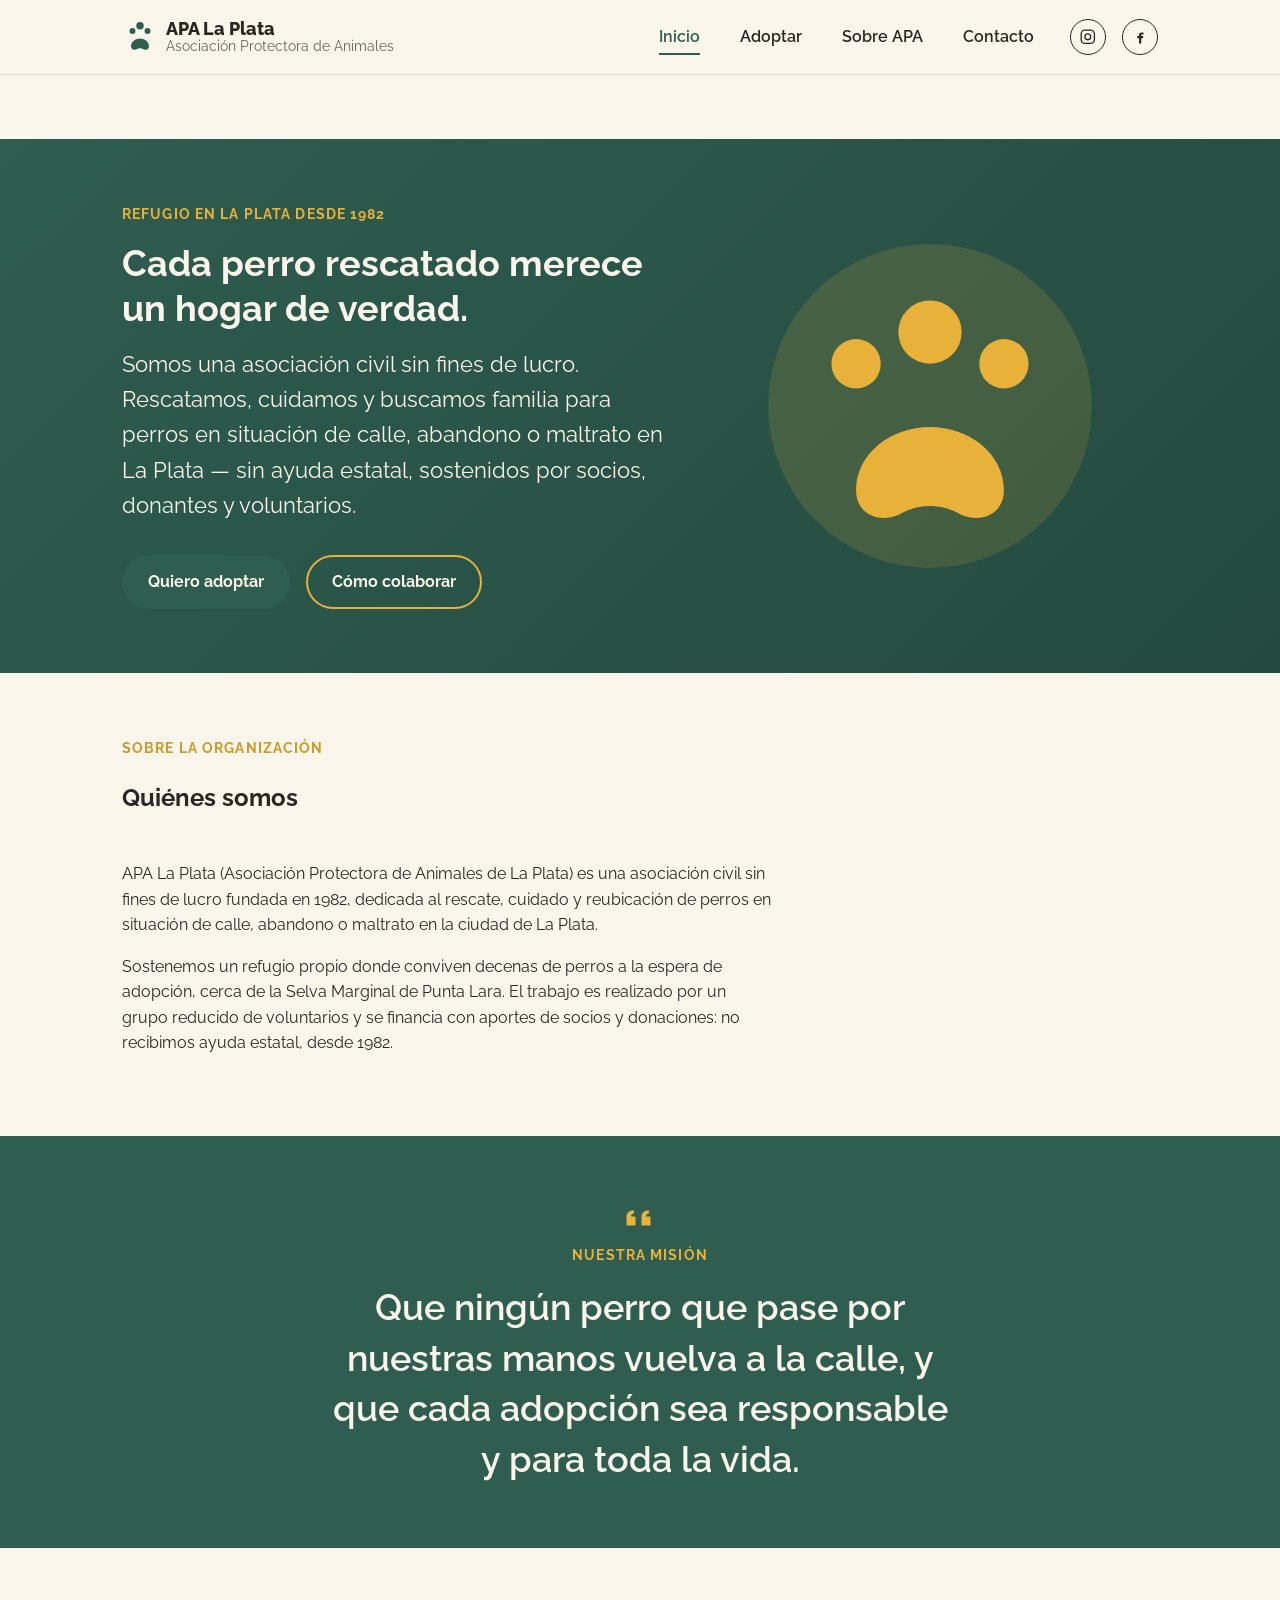
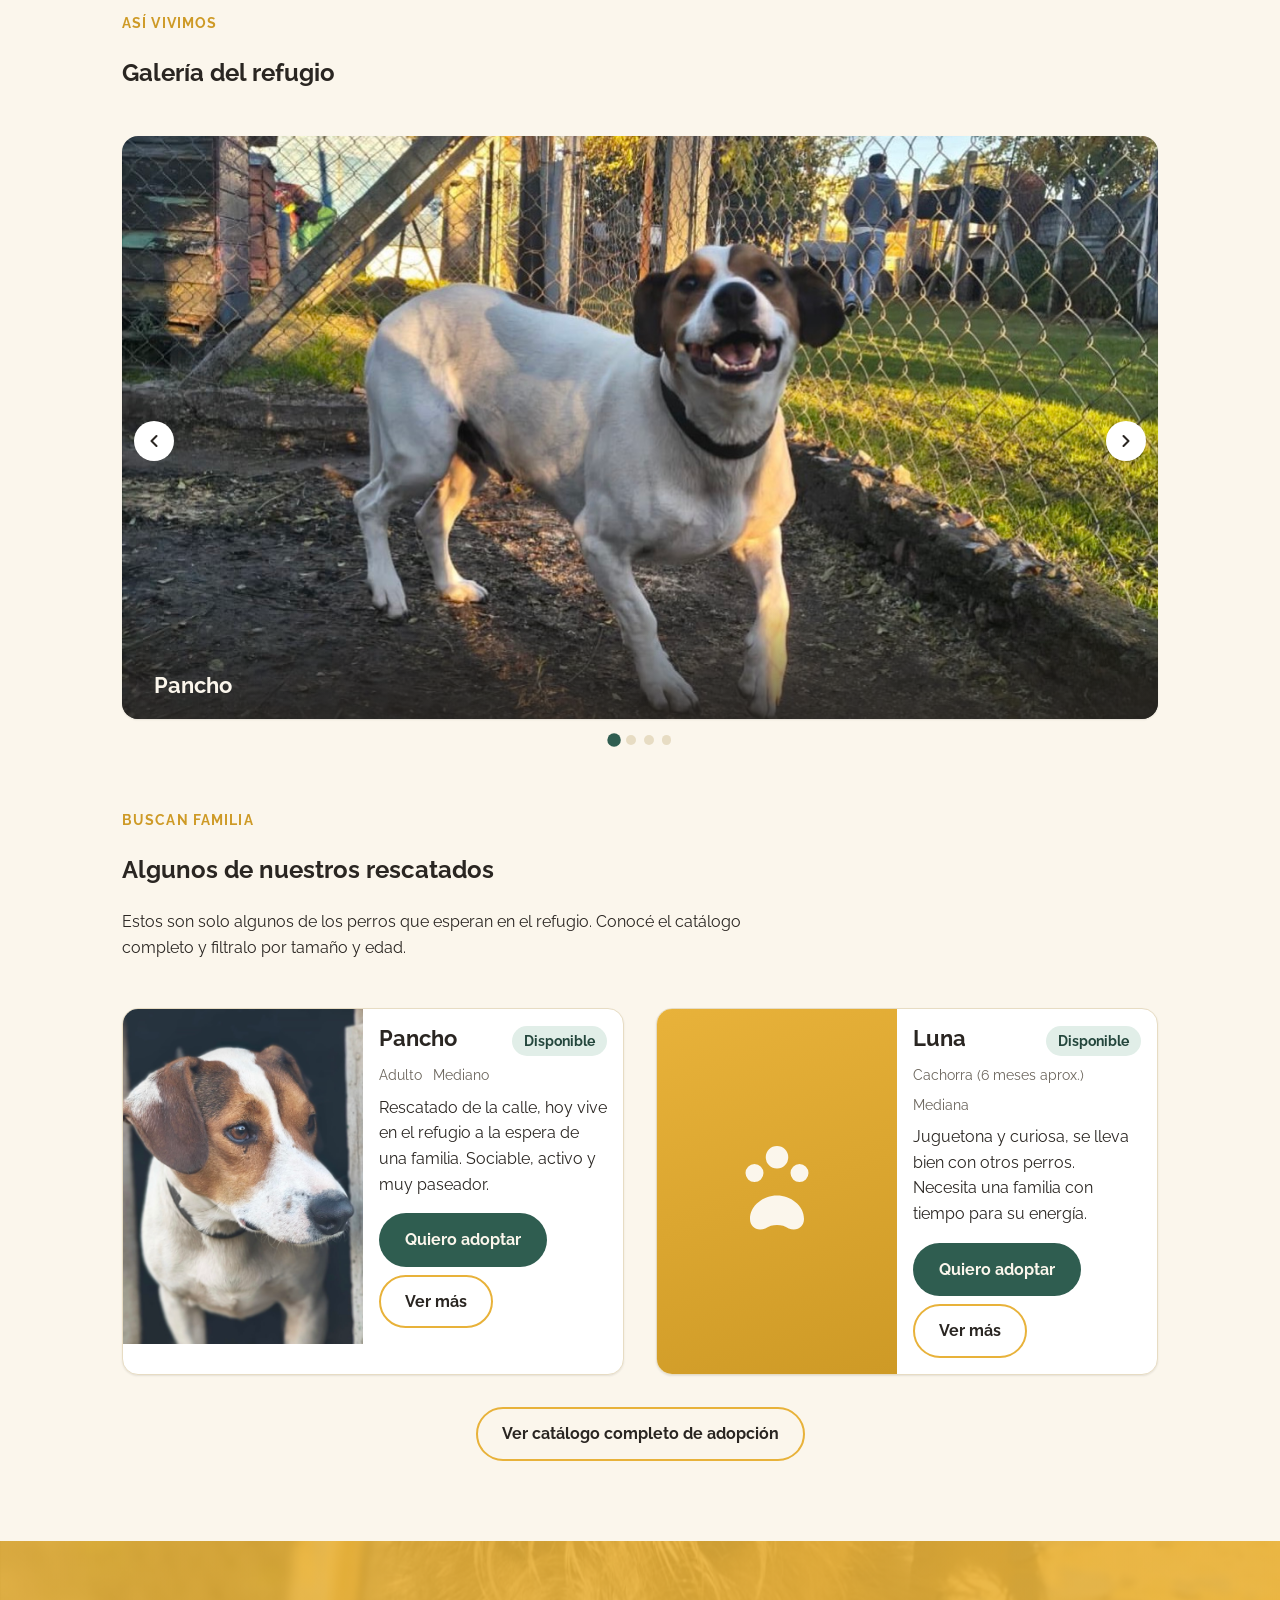
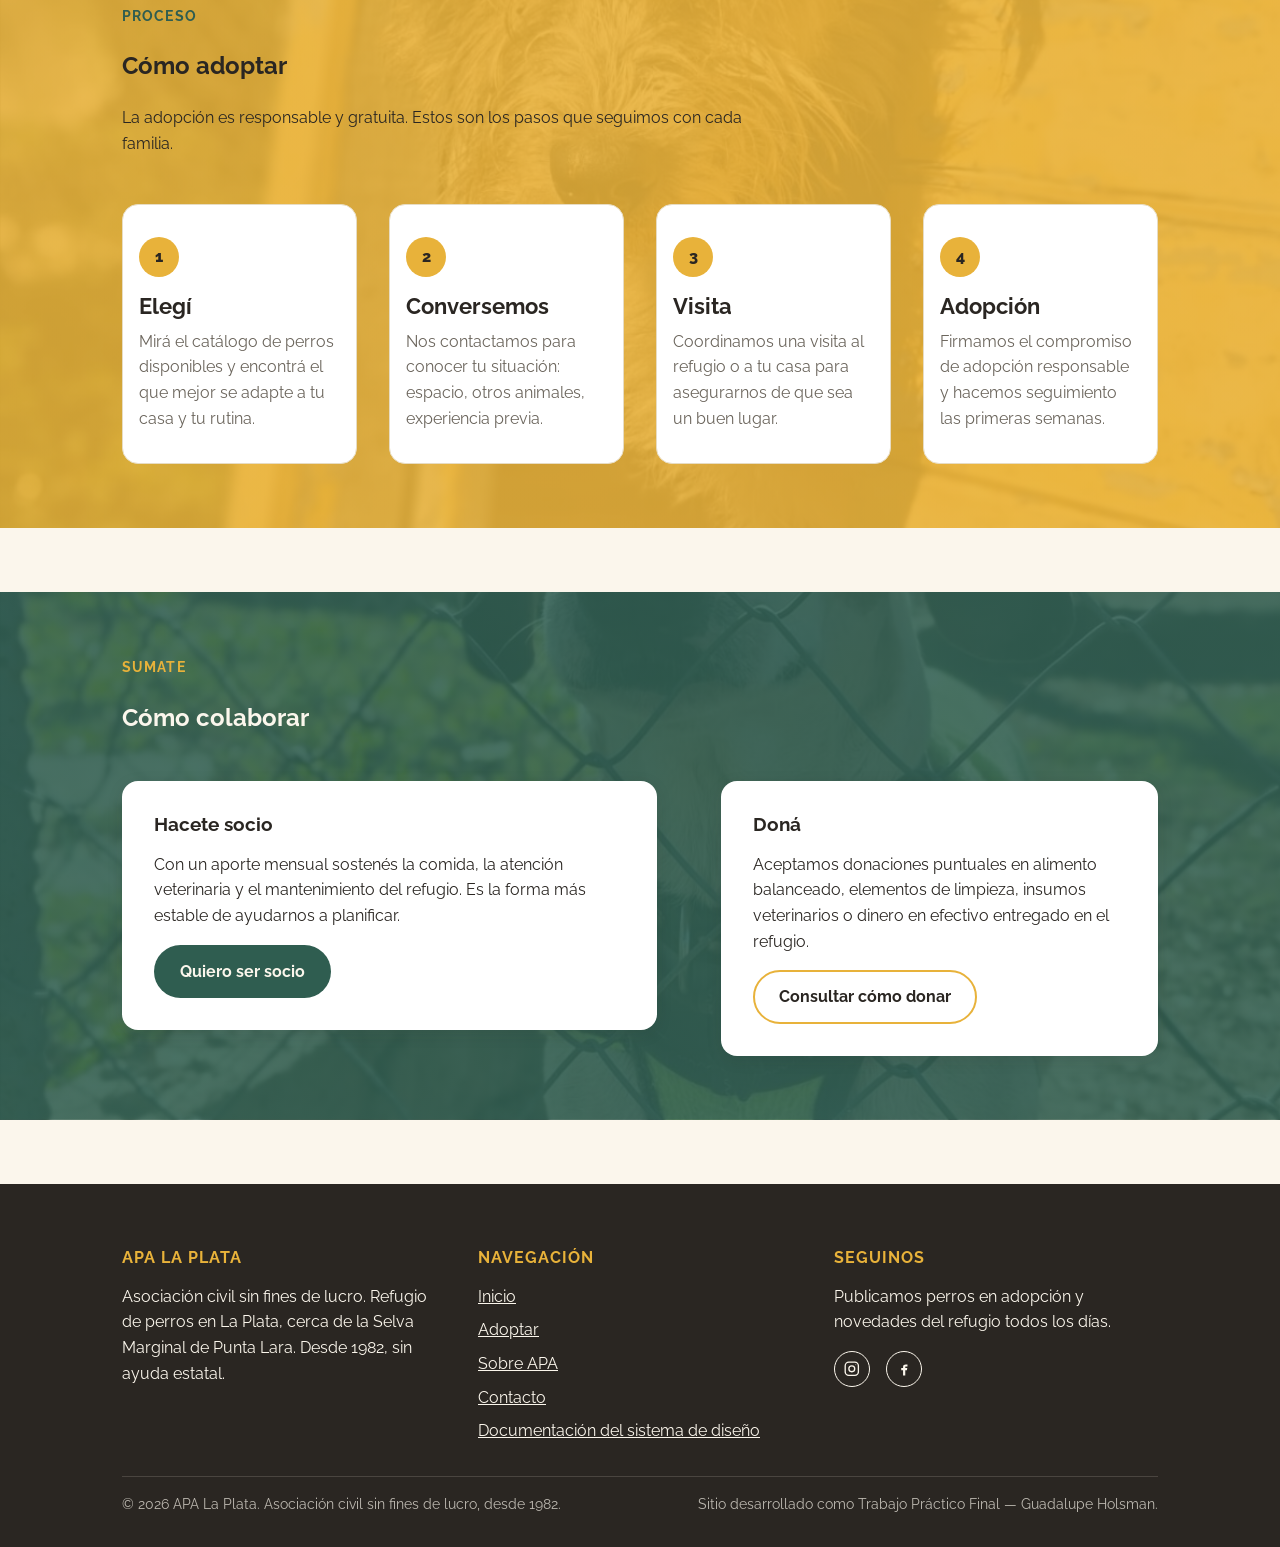
==== commit 608b1677: "Give photos more presence across the homepage Adoption cards: taller image crop (4/5 instead of 1/1)" ====
--- a/index.html
+++ b/index.html
@@ -206,7 +206,7 @@
   </section>
 
   <!-- Sección: Cómo adoptar (SeccionProceso) -->
-  <section class="seccion--fondo-primario">
+  <section class="seccion--foto-primario">
     <div class="contenedor">
       <div class="seccion__encabezado reveal">
         <p class="seccion__kicker" style="color: var(--color-secundario);">Proceso</p>
@@ -235,22 +235,24 @@
   </section>
 
   <!-- Sección: Cómo colaborar -->
-  <section class="contenedor">
-    <div class="seccion__encabezado reveal">
-      <p class="seccion__kicker">Sumate</p>
-      <h2>Cómo colaborar</h2>
-    </div>
-    <div class="grid-dos-columnas">
-      <article class="reveal">
-        <h3>Hacete socio</h3>
-        <p>Con un aporte mensual sostenés la comida, la atención veterinaria y el mantenimiento del refugio. Es la forma más estable de ayudarnos a planificar.</p>
-        <a href="contacto.html" class="btn btn-primario">Quiero ser socio</a>
-      </article>
-      <article class="reveal reveal--retraso-1">
-        <h3>Doná</h3>
-        <p>Aceptamos donaciones puntuales en alimento balanceado, elementos de limpieza, insumos veterinarios o dinero en efectivo entregado en el refugio.</p>
-        <a href="contacto.html" class="btn btn-secundario">Consultar cómo donar</a>
-      </article>
+  <section class="seccion--foto-secundario">
+    <div class="contenedor">
+      <div class="seccion__encabezado reveal">
+        <p class="seccion__kicker" style="color: var(--color-primario);">Sumate</p>
+        <h2>Cómo colaborar</h2>
+      </div>
+      <div class="grid-dos-columnas">
+        <article class="colaborar-tarjeta reveal">
+          <h3>Hacete socio</h3>
+          <p>Con un aporte mensual sostenés la comida, la atención veterinaria y el mantenimiento del refugio. Es la forma más estable de ayudarnos a planificar.</p>
+          <a href="contacto.html" class="btn btn-primario">Quiero ser socio</a>
+        </article>
+        <article class="colaborar-tarjeta reveal reveal--retraso-1">
+          <h3>Doná</h3>
+          <p>Aceptamos donaciones puntuales en alimento balanceado, elementos de limpieza, insumos veterinarios o dinero en efectivo entregado en el refugio.</p>
+          <a href="contacto.html" class="btn btn-secundario">Consultar cómo donar</a>
+        </article>
+      </div>
     </div>
   </section>
 
--- a/css/styles.css
+++ b/css/styles.css
@@ -19,6 +19,8 @@
   --color-borde: #E7DCC3;
   --color-texto-inverso: #FBF6EC;
   --color-sombra: rgba(42, 38, 34, 0.10);
+  --color-primario-velo: rgba(232, 178, 58, 0.88);
+  --color-secundario-velo: rgba(47, 93, 80, 0.88);
 
   /* Estados de EtiquetaEstado */
   --color-estado-disponible-fondo: #E1EEE8;
@@ -229,6 +231,37 @@
 
 .seccion--fondo-secundario a {
   color: var(--color-texto-inverso);
+}
+
+/* Secciones con foto de fondo (velo de color + imagen), para dar más
+   protagonismo a las fotos del refugio en el resto de la página. */
+.seccion--foto-primario {
+  background-image: linear-gradient(var(--color-primario-velo), var(--color-primario-velo)), url('../img/perros/rufus.jpg');
+  background-size: cover;
+  background-position: center;
+  padding-block: var(--espacio-lg);
+}
+
+.seccion--foto-secundario {
+  background-image: linear-gradient(var(--color-secundario-velo), var(--color-secundario-velo)), url('../img/perros/pancho-3.jpg');
+  background-size: cover;
+  background-position: center;
+  color: var(--color-texto-inverso);
+  padding-block: var(--espacio-lg);
+}
+
+.seccion--foto-secundario a:not(.btn) {
+  color: var(--color-texto-inverso);
+}
+
+/* Tarjeta de contenido para artículos sobre fondo fotográfico (misma
+   lógica que .pasos__item: superficie sólida legible sobre la foto). */
+.colaborar-tarjeta {
+  background-color: var(--color-superficie);
+  color: var(--color-texto);
+  border-radius: var(--radio-md);
+  padding: var(--espacio-md);
+  box-shadow: 0 4px 16px var(--color-sombra);
 }
 
 /* Grid de dos columnas para bloques institucionales: macro-layout con Grid,
@@ -626,6 +659,7 @@
 
 .tarjeta-animal__imagen-envoltorio .imagen-animal {
   border-radius: 0;
+  aspect-ratio: 4 / 5;
 }
 
 .tarjeta-animal__contenido {
@@ -667,7 +701,12 @@
 .tarjeta-animal__acciones {
   margin-top: var(--espacio-xs);
   display: flex;
+  flex-wrap: wrap;
   gap: var(--espacio-xs);
+}
+
+.tarjeta-animal__acciones .btn {
+  white-space: nowrap;
 }
 
 /* Container query: cuando el contenedor de la tarjeta supera ~420px de
@@ -682,7 +721,7 @@
   }
 
   .tarjeta-animal__imagen-envoltorio {
-    width: 40%;
+    width: 48%;
     flex-shrink: 0;
   }
 
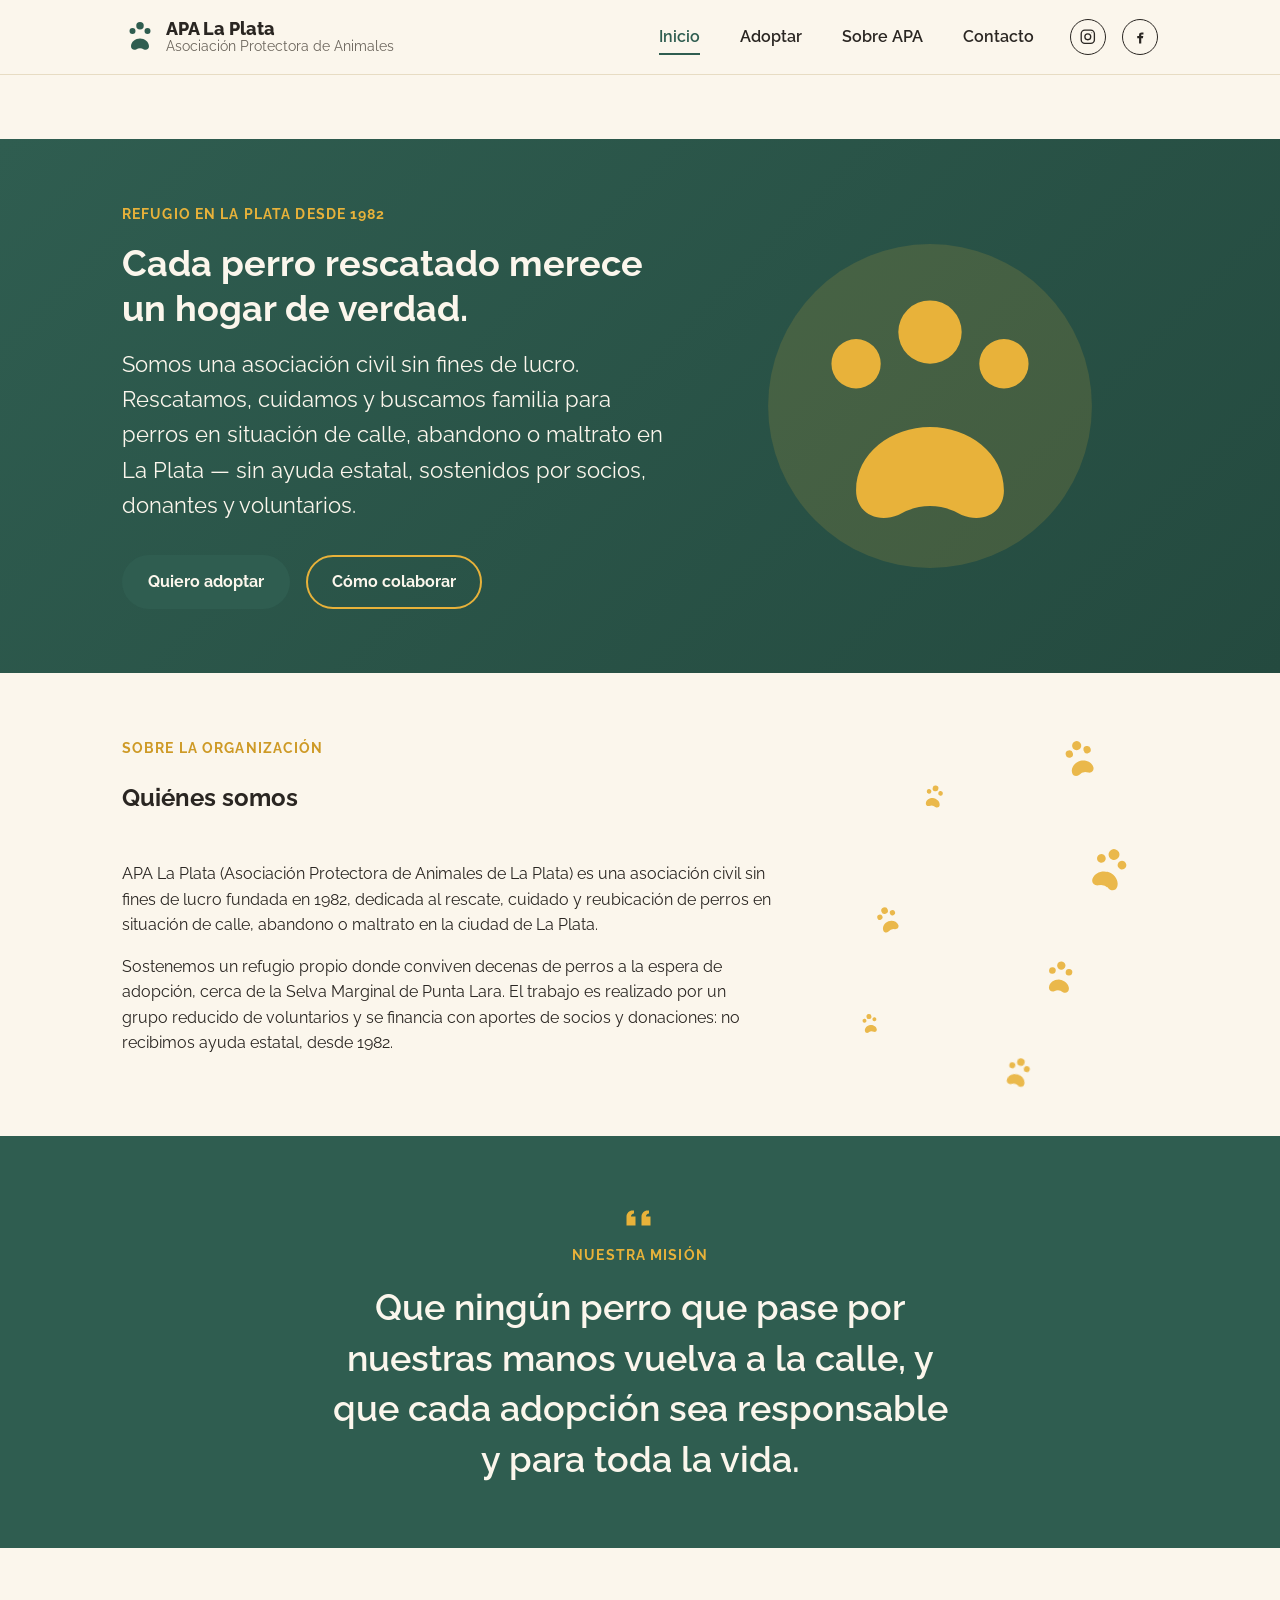
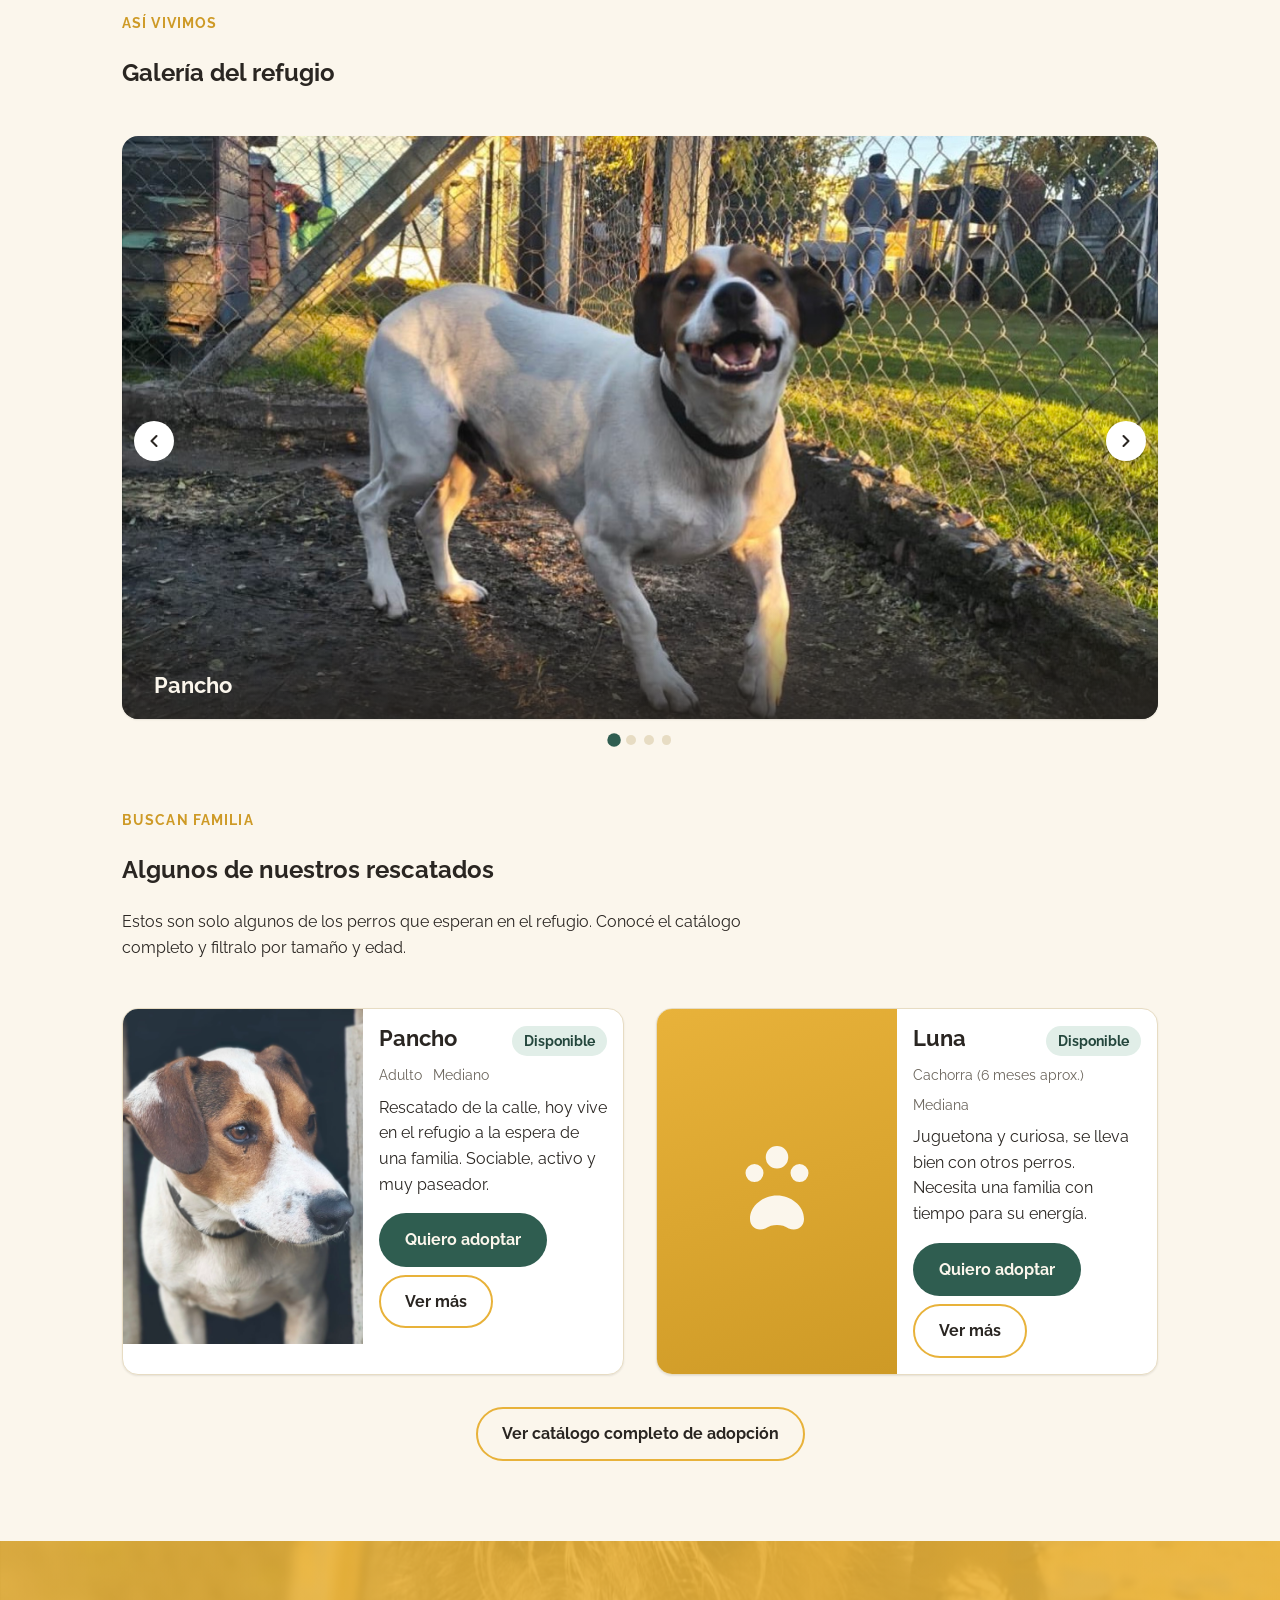
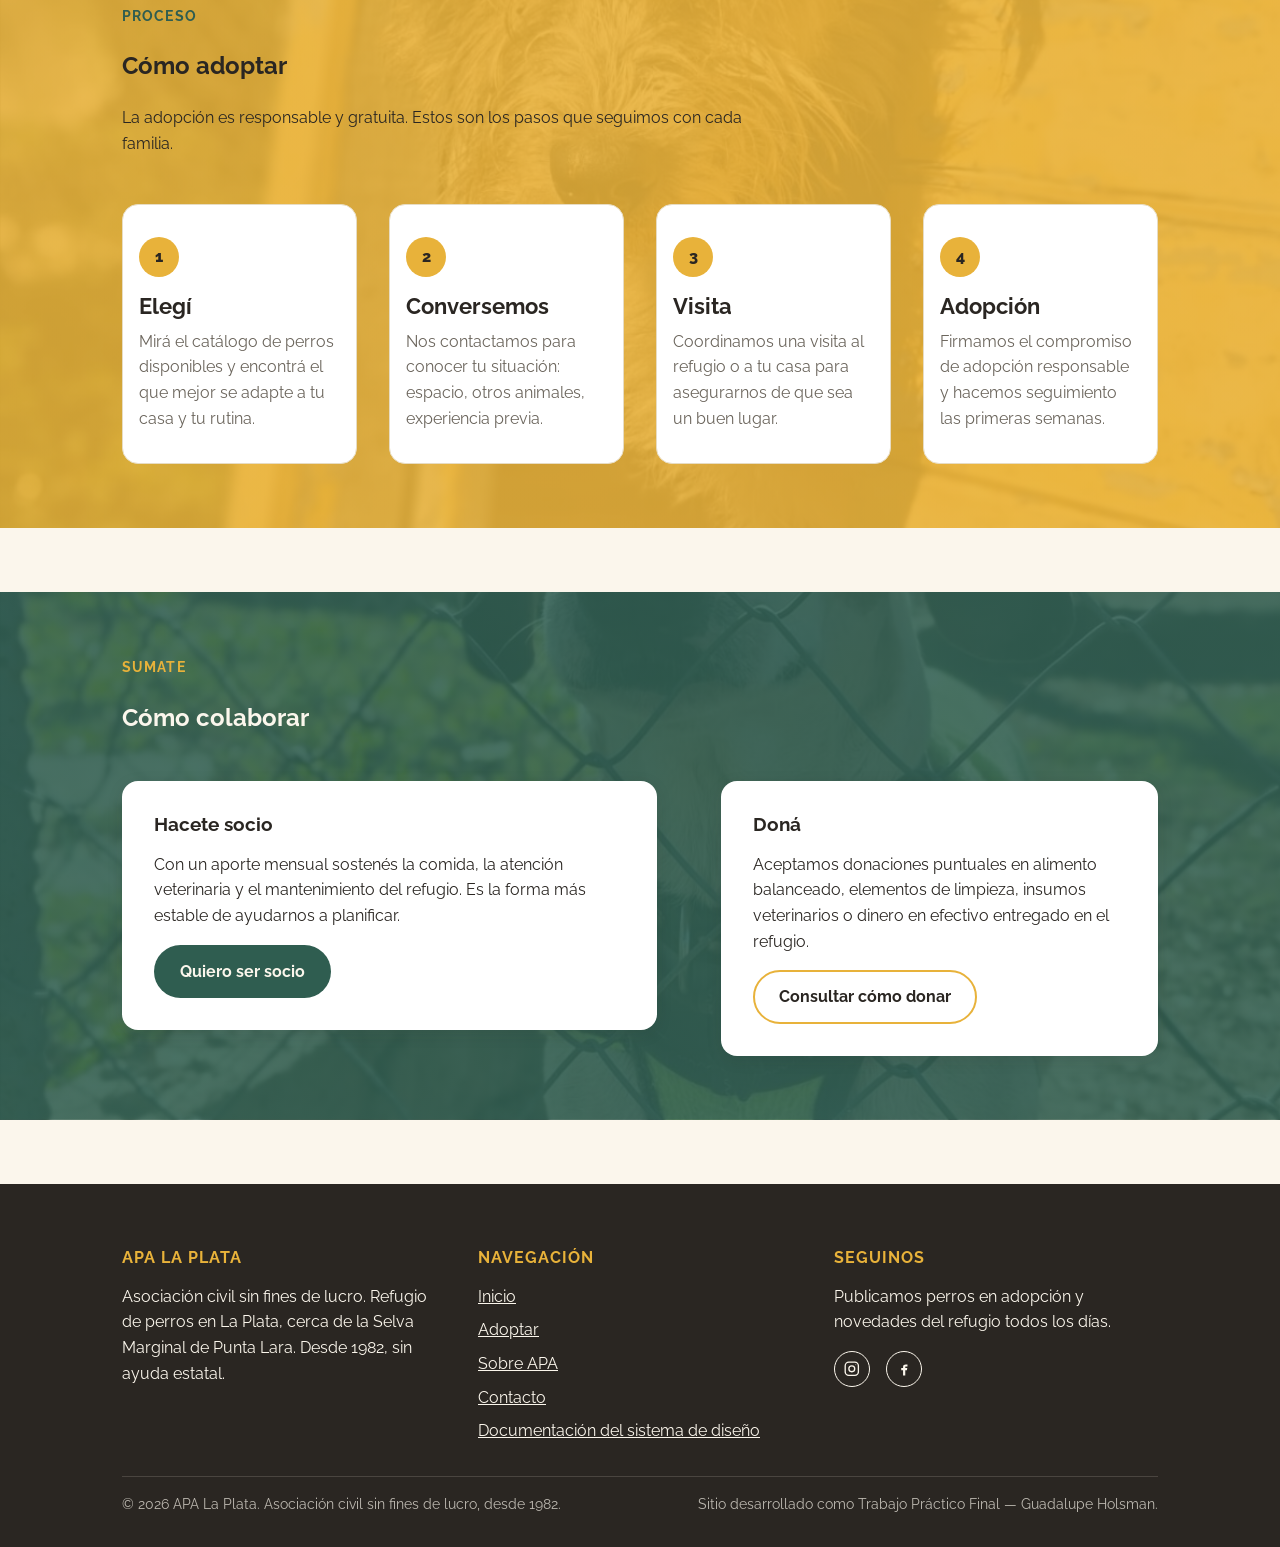
==== commit 61fadc59: "Add decorative paw-print trail to the "Quiénes somos" section Scattered mostaza paw icons run down t" ====
--- a/index.html
+++ b/index.html
@@ -76,7 +76,16 @@
   </section>
 
   <!-- Sección: Sobre APA (institucional) -->
-  <section id="sobre" class="contenedor">
+  <section id="sobre" class="contenedor seccion-sobre">
+    <div class="huellas-decorativas" aria-hidden="true">
+      <svg class="huellas-decorativas__pata" style="top:0%; right:8%; width:2.75rem; transform:rotate(-14deg);" viewBox="0 0 24 24" fill="currentColor"><path d="M12 2a2.5 2.5 0 0 1 2.5 2.5A2.5 2.5 0 0 1 12 7a2.5 2.5 0 0 1-2.5-2.5A2.5 2.5 0 0 1 12 2zM7 6a2 2 0 1 1 0 4 2 2 0 0 1 0-4zM17 6a2 2 0 1 1 0 4 2 2 0 0 1 0-4zM12 13c3 0 6 2.2 6 5.2 0 1.8-1.6 2.8-3.4 2.1a4.8 4.8 0 0 0-5.2 0C7.6 21 6 20 6 18.2 6 15.2 9 13 12 13z"/></svg>
+      <svg class="huellas-decorativas__pata" style="top:14%; right:22%; width:1.75rem; transform:rotate(10deg);" viewBox="0 0 24 24" fill="currentColor"><path d="M12 2a2.5 2.5 0 0 1 2.5 2.5A2.5 2.5 0 0 1 12 7a2.5 2.5 0 0 1-2.5-2.5A2.5 2.5 0 0 1 12 2zM7 6a2 2 0 1 1 0 4 2 2 0 0 1 0-4zM17 6a2 2 0 1 1 0 4 2 2 0 0 1 0-4zM12 13c3 0 6 2.2 6 5.2 0 1.8-1.6 2.8-3.4 2.1a4.8 4.8 0 0 0-5.2 0C7.6 21 6 20 6 18.2 6 15.2 9 13 12 13z"/></svg>
+      <svg class="huellas-decorativas__pata" style="top:32%; right:5%; width:3.25rem; transform:rotate(18deg);" viewBox="0 0 24 24" fill="currentColor"><path d="M12 2a2.5 2.5 0 0 1 2.5 2.5A2.5 2.5 0 0 1 12 7a2.5 2.5 0 0 1-2.5-2.5A2.5 2.5 0 0 1 12 2zM7 6a2 2 0 1 1 0 4 2 2 0 0 1 0-4zM17 6a2 2 0 1 1 0 4 2 2 0 0 1 0-4zM12 13c3 0 6 2.2 6 5.2 0 1.8-1.6 2.8-3.4 2.1a4.8 4.8 0 0 0-5.2 0C7.6 21 6 20 6 18.2 6 15.2 9 13 12 13z"/></svg>
+      <svg class="huellas-decorativas__pata" style="top:50%; right:26%; width:2rem; transform:rotate(-20deg);" viewBox="0 0 24 24" fill="currentColor"><path d="M12 2a2.5 2.5 0 0 1 2.5 2.5A2.5 2.5 0 0 1 12 7a2.5 2.5 0 0 1-2.5-2.5A2.5 2.5 0 0 1 12 2zM7 6a2 2 0 1 1 0 4 2 2 0 0 1 0-4zM17 6a2 2 0 1 1 0 4 2 2 0 0 1 0-4zM12 13c3 0 6 2.2 6 5.2 0 1.8-1.6 2.8-3.4 2.1a4.8 4.8 0 0 0-5.2 0C7.6 21 6 20 6 18.2 6 15.2 9 13 12 13z"/></svg>
+      <svg class="huellas-decorativas__pata" style="top:66%; right:10%; width:2.5rem; transform:rotate(6deg);" viewBox="0 0 24 24" fill="currentColor"><path d="M12 2a2.5 2.5 0 0 1 2.5 2.5A2.5 2.5 0 0 1 12 7a2.5 2.5 0 0 1-2.5-2.5A2.5 2.5 0 0 1 12 2zM7 6a2 2 0 1 1 0 4 2 2 0 0 1 0-4zM17 6a2 2 0 1 1 0 4 2 2 0 0 1 0-4zM12 13c3 0 6 2.2 6 5.2 0 1.8-1.6 2.8-3.4 2.1a4.8 4.8 0 0 0-5.2 0C7.6 21 6 20 6 18.2 6 15.2 9 13 12 13z"/></svg>
+      <svg class="huellas-decorativas__pata" style="top:82%; right:28%; width:1.5rem; transform:rotate(-8deg);" viewBox="0 0 24 24" fill="currentColor"><path d="M12 2a2.5 2.5 0 0 1 2.5 2.5A2.5 2.5 0 0 1 12 7a2.5 2.5 0 0 1-2.5-2.5A2.5 2.5 0 0 1 12 2zM7 6a2 2 0 1 1 0 4 2 2 0 0 1 0-4zM17 6a2 2 0 1 1 0 4 2 2 0 0 1 0-4zM12 13c3 0 6 2.2 6 5.2 0 1.8-1.6 2.8-3.4 2.1a4.8 4.8 0 0 0-5.2 0C7.6 21 6 20 6 18.2 6 15.2 9 13 12 13z"/></svg>
+      <svg class="huellas-decorativas__pata" style="top:95%; right:14%; width:2.25rem; transform:rotate(15deg);" viewBox="0 0 24 24" fill="currentColor"><path d="M12 2a2.5 2.5 0 0 1 2.5 2.5A2.5 2.5 0 0 1 12 7a2.5 2.5 0 0 1-2.5-2.5A2.5 2.5 0 0 1 12 2zM7 6a2 2 0 1 1 0 4 2 2 0 0 1 0-4zM17 6a2 2 0 1 1 0 4 2 2 0 0 1 0-4zM12 13c3 0 6 2.2 6 5.2 0 1.8-1.6 2.8-3.4 2.1a4.8 4.8 0 0 0-5.2 0C7.6 21 6 20 6 18.2 6 15.2 9 13 12 13z"/></svg>
+    </div>
     <div class="seccion__encabezado reveal">
       <p class="seccion__kicker">Sobre la organización</p>
       <h2>Quiénes somos</h2>
--- a/css/styles.css
+++ b/css/styles.css
@@ -828,6 +828,36 @@
 /* Texto institucional: columna de lectura para la sección "Sobre APA" */
 .texto-institucional {
   max-width: 65ch;
+  position: relative;
+  z-index: 1;
+}
+
+/* HuellasDecorativas — rastro de patitas ilustrado en "Quiénes somos",
+   desde justo debajo del encabezado hasta el borde de "Nuestra misión".
+   Solo decorativo (aria-hidden) y visible desde desktop, donde hay
+   espacio en blanco a la derecha del texto para alojarlo sin taparlo. */
+.seccion-sobre {
+  position: relative;
+}
+
+.huellas-decorativas {
+  display: none;
+}
+
+@media (min-width: 1024px) {
+  .huellas-decorativas {
+    display: block;
+    position: absolute;
+    inset: 0;
+    z-index: 0;
+    pointer-events: none;
+  }
+}
+
+.huellas-decorativas__pata {
+  position: absolute;
+  color: var(--color-primario);
+  opacity: 0.9;
 }
 
 /* MisionSeccion — organismo propio, cita destacada a pantalla completa */
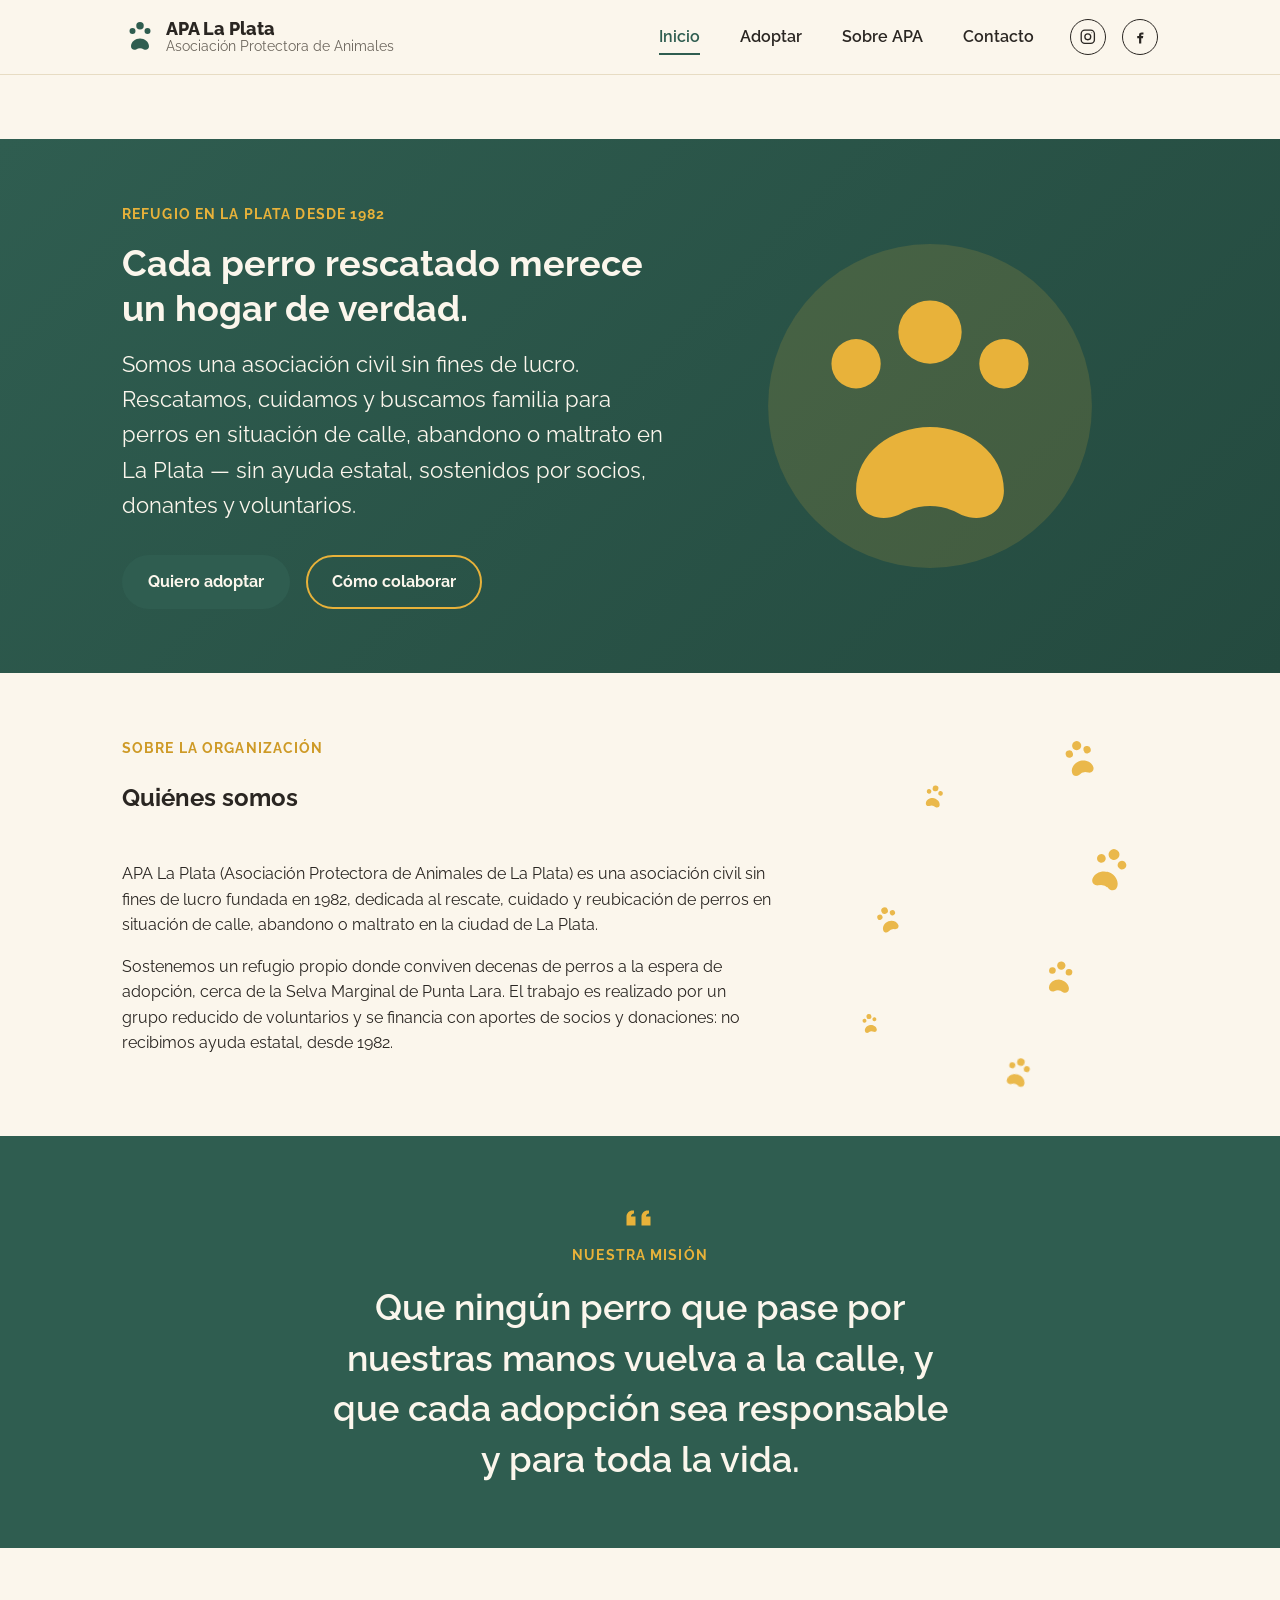
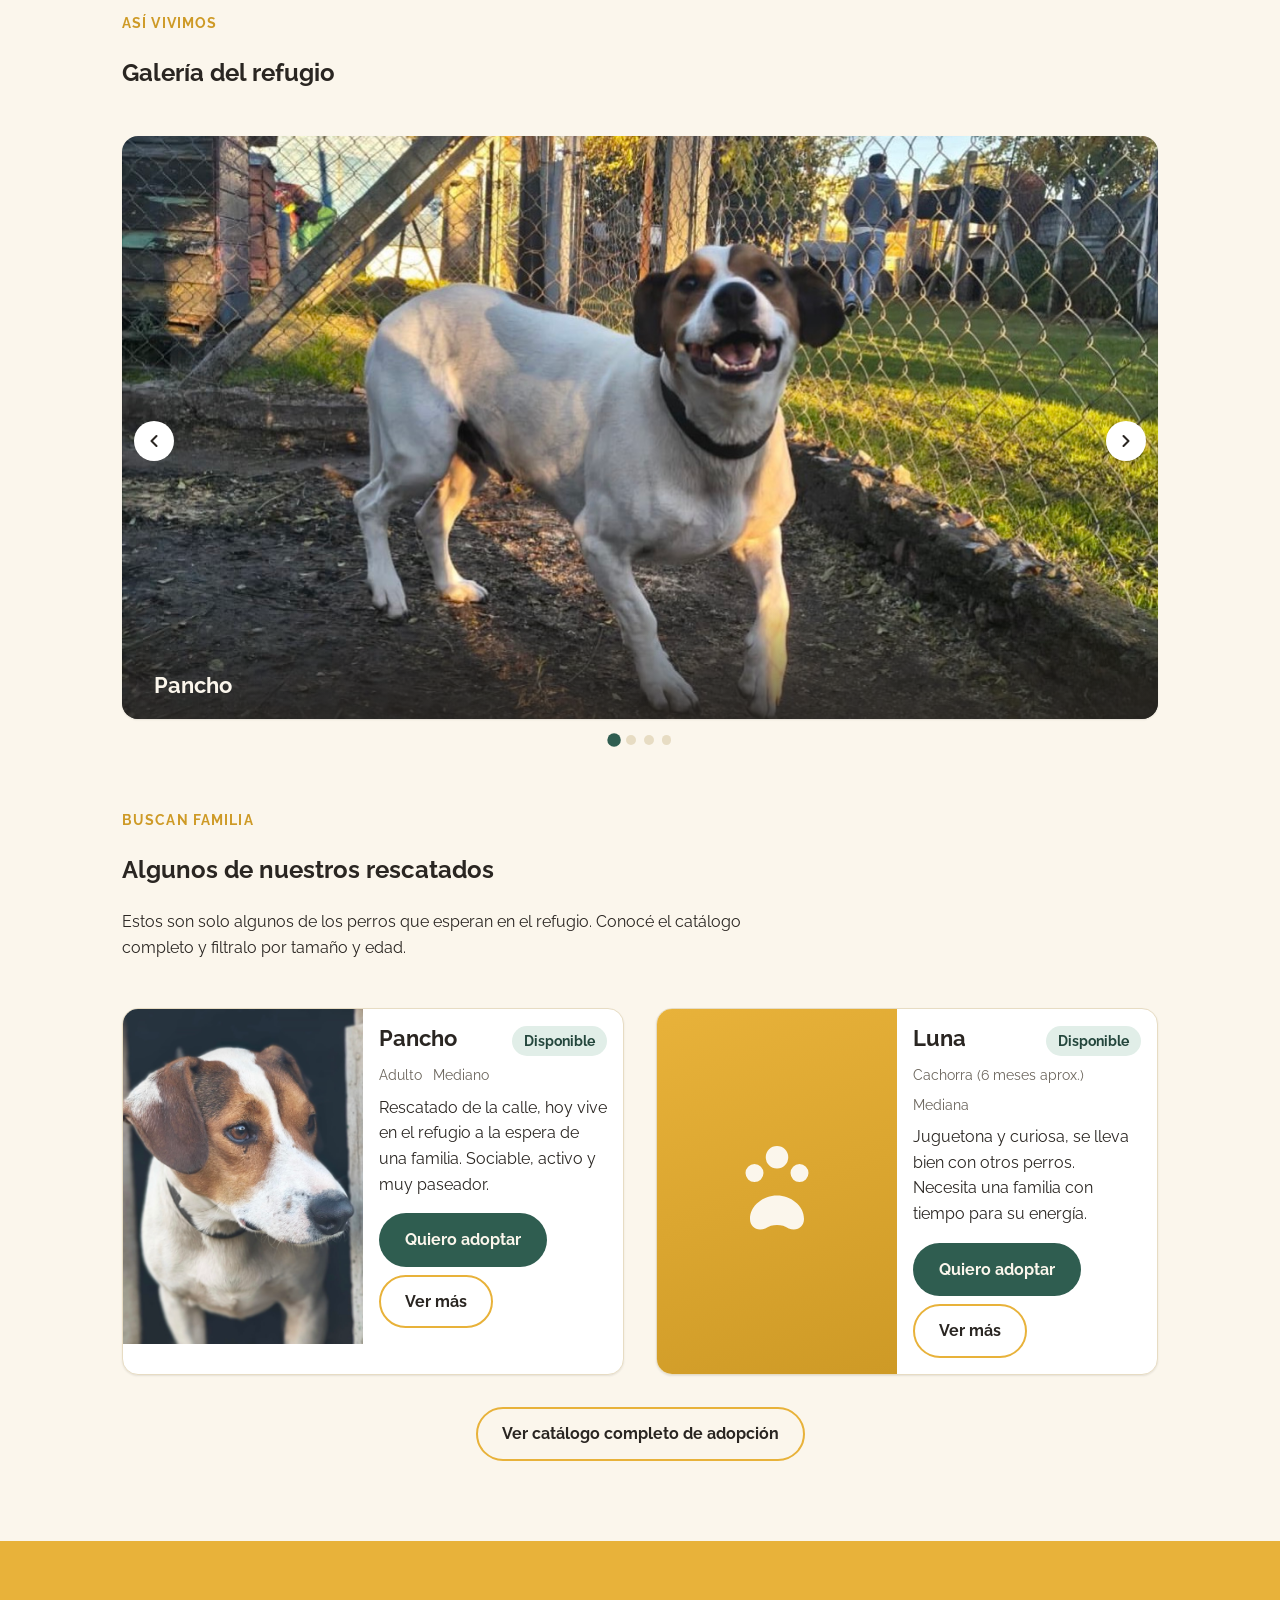
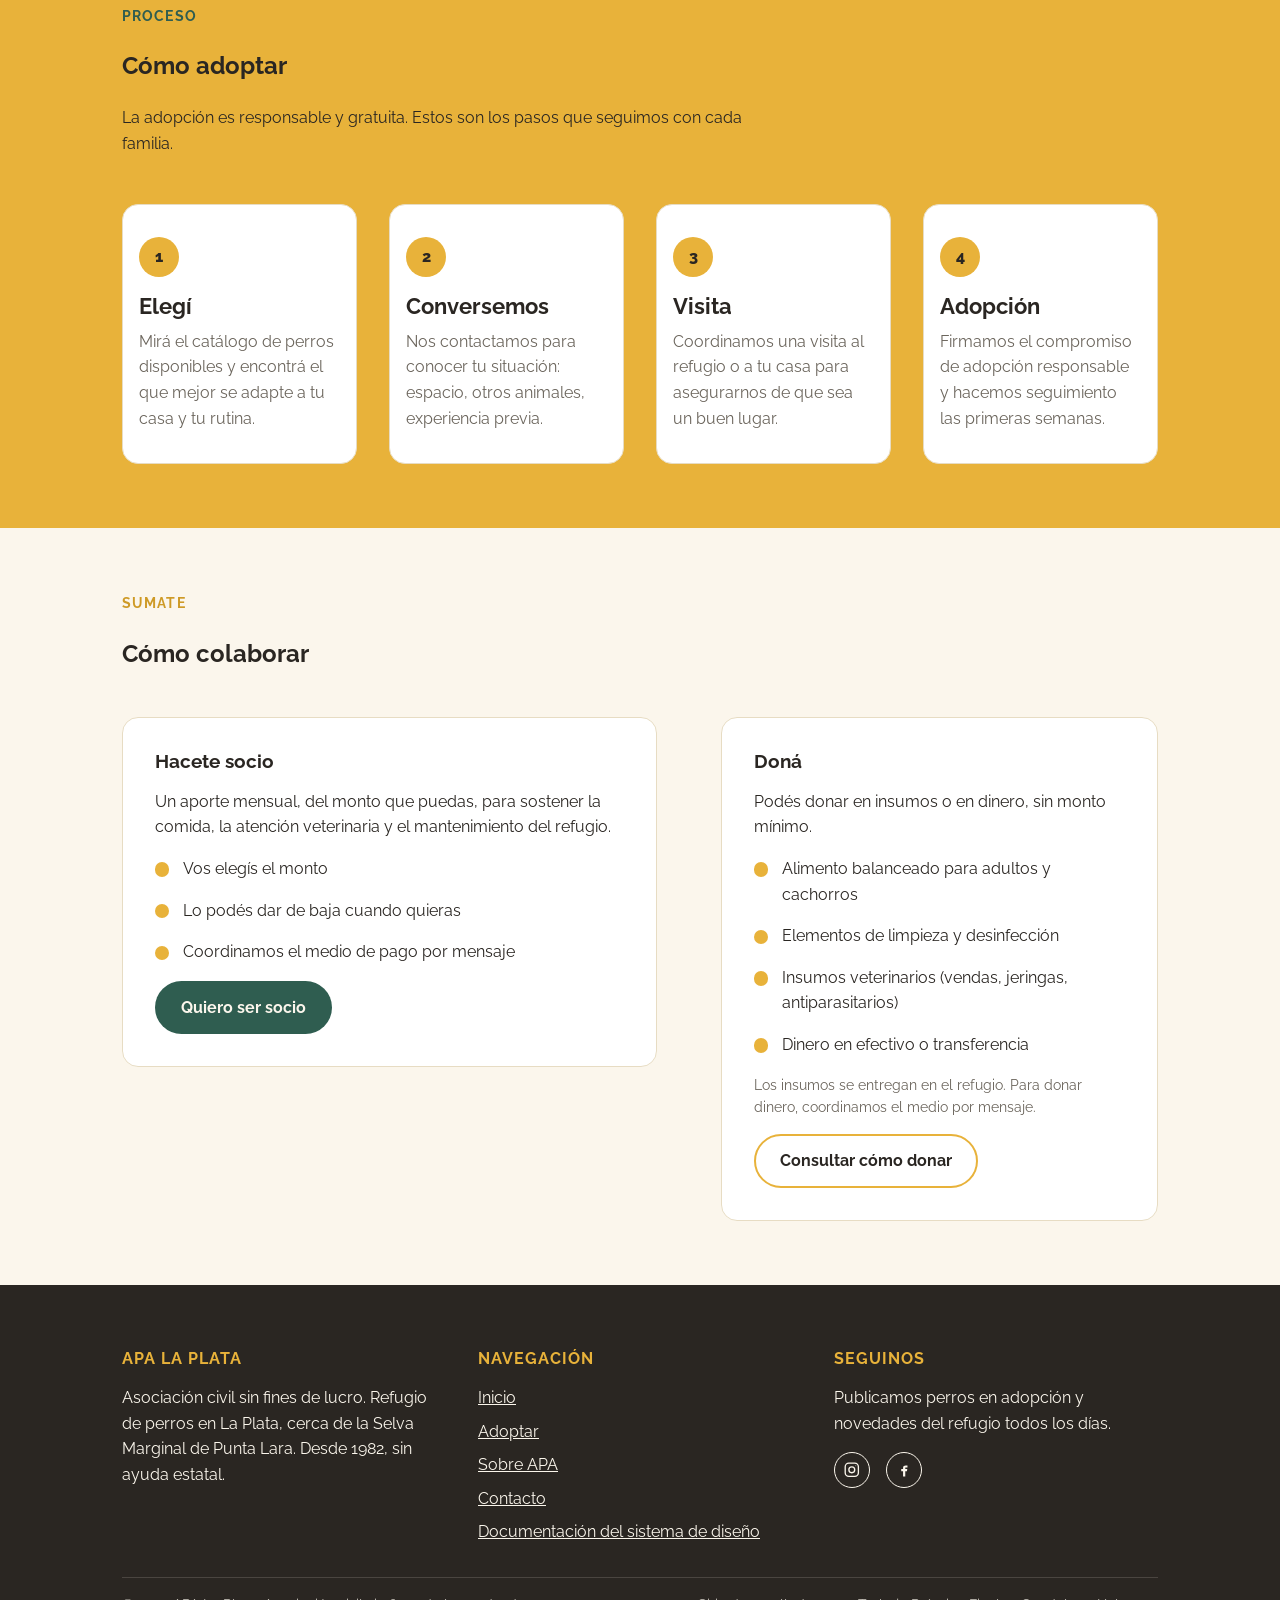
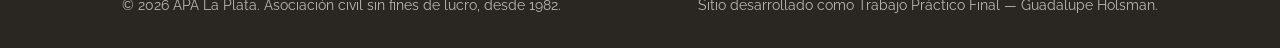
==== commit 83bf4ee6: "Revert photo-background sections, clarify "Cómo colaborar" copy The background-photo + color overlay" ====
--- a/index.html
+++ b/index.html
@@ -215,7 +215,7 @@
   </section>
 
   <!-- Sección: Cómo adoptar (SeccionProceso) -->
-  <section class="seccion--foto-primario">
+  <section class="seccion--fondo-primario">
     <div class="contenedor">
       <div class="seccion__encabezado reveal">
         <p class="seccion__kicker" style="color: var(--color-secundario);">Proceso</p>
@@ -244,24 +244,34 @@
   </section>
 
   <!-- Sección: Cómo colaborar -->
-  <section class="seccion--foto-secundario">
-    <div class="contenedor">
-      <div class="seccion__encabezado reveal">
-        <p class="seccion__kicker" style="color: var(--color-primario);">Sumate</p>
-        <h2>Cómo colaborar</h2>
-      </div>
-      <div class="grid-dos-columnas">
-        <article class="colaborar-tarjeta reveal">
-          <h3>Hacete socio</h3>
-          <p>Con un aporte mensual sostenés la comida, la atención veterinaria y el mantenimiento del refugio. Es la forma más estable de ayudarnos a planificar.</p>
-          <a href="contacto.html" class="btn btn-primario">Quiero ser socio</a>
-        </article>
-        <article class="colaborar-tarjeta reveal reveal--retraso-1">
-          <h3>Doná</h3>
-          <p>Aceptamos donaciones puntuales en alimento balanceado, elementos de limpieza, insumos veterinarios o dinero en efectivo entregado en el refugio.</p>
-          <a href="contacto.html" class="btn btn-secundario">Consultar cómo donar</a>
-        </article>
-      </div>
+  <section class="contenedor">
+    <div class="seccion__encabezado reveal">
+      <p class="seccion__kicker">Sumate</p>
+      <h2>Cómo colaborar</h2>
+    </div>
+    <div class="grid-dos-columnas">
+      <article class="colaborar-tarjeta reveal">
+        <h3>Hacete socio</h3>
+        <p>Un aporte mensual, del monto que puedas, para sostener la comida, la atención veterinaria y el mantenimiento del refugio.</p>
+        <ul class="lista-simple">
+          <li>Vos elegís el monto</li>
+          <li>Lo podés dar de baja cuando quieras</li>
+          <li>Coordinamos el medio de pago por mensaje</li>
+        </ul>
+        <a href="contacto.html" class="btn btn-primario">Quiero ser socio</a>
+      </article>
+      <article class="colaborar-tarjeta reveal reveal--retraso-1">
+        <h3>Doná</h3>
+        <p>Podés donar en insumos o en dinero, sin monto mínimo.</p>
+        <ul class="lista-simple">
+          <li>Alimento balanceado para adultos y cachorros</li>
+          <li>Elementos de limpieza y desinfección</li>
+          <li>Insumos veterinarios (vendas, jeringas, antiparasitarios)</li>
+          <li>Dinero en efectivo o transferencia</li>
+        </ul>
+        <p class="colaborar-tarjeta__nota">Los insumos se entregan en el refugio. Para donar dinero, coordinamos el medio por mensaje.</p>
+        <a href="contacto.html" class="btn btn-secundario">Consultar cómo donar</a>
+      </article>
     </div>
   </section>
 
--- a/css/styles.css
+++ b/css/styles.css
@@ -19,8 +19,6 @@
   --color-borde: #E7DCC3;
   --color-texto-inverso: #FBF6EC;
   --color-sombra: rgba(42, 38, 34, 0.10);
-  --color-primario-velo: rgba(232, 178, 58, 0.88);
-  --color-secundario-velo: rgba(47, 93, 80, 0.88);
 
   /* Estados de EtiquetaEstado */
   --color-estado-disponible-fondo: #E1EEE8;
@@ -233,35 +231,23 @@
   color: var(--color-texto-inverso);
 }
 
-/* Secciones con foto de fondo (velo de color + imagen), para dar más
-   protagonismo a las fotos del refugio en el resto de la página. */
-.seccion--foto-primario {
-  background-image: linear-gradient(var(--color-primario-velo), var(--color-primario-velo)), url('../img/perros/rufus.jpg');
-  background-size: cover;
-  background-position: center;
-  padding-block: var(--espacio-lg);
-}
-
-.seccion--foto-secundario {
-  background-image: linear-gradient(var(--color-secundario-velo), var(--color-secundario-velo)), url('../img/perros/pancho-3.jpg');
-  background-size: cover;
-  background-position: center;
-  color: var(--color-texto-inverso);
-  padding-block: var(--espacio-lg);
-}
-
-.seccion--foto-secundario a:not(.btn) {
-  color: var(--color-texto-inverso);
-}
-
-/* Tarjeta de contenido para artículos sobre fondo fotográfico (misma
-   lógica que .pasos__item: superficie sólida legible sobre la foto). */
+/* Tarjeta de contenido para los artículos de "Cómo colaborar": misma
+   lógica que .pasos__item, superficie propia para separar cada bloque. */
 .colaborar-tarjeta {
   background-color: var(--color-superficie);
-  color: var(--color-texto);
+  border: 1px solid var(--color-borde);
   border-radius: var(--radio-md);
   padding: var(--espacio-md);
-  box-shadow: 0 4px 16px var(--color-sombra);
+}
+
+.colaborar-tarjeta .lista-simple {
+  margin-bottom: var(--espacio-sm);
+}
+
+.colaborar-tarjeta__nota {
+  font-size: var(--tipo-pequeno);
+  color: var(--color-texto-suave);
+  margin-bottom: var(--espacio-sm);
 }
 
 /* Grid de dos columnas para bloques institucionales: macro-layout con Grid,
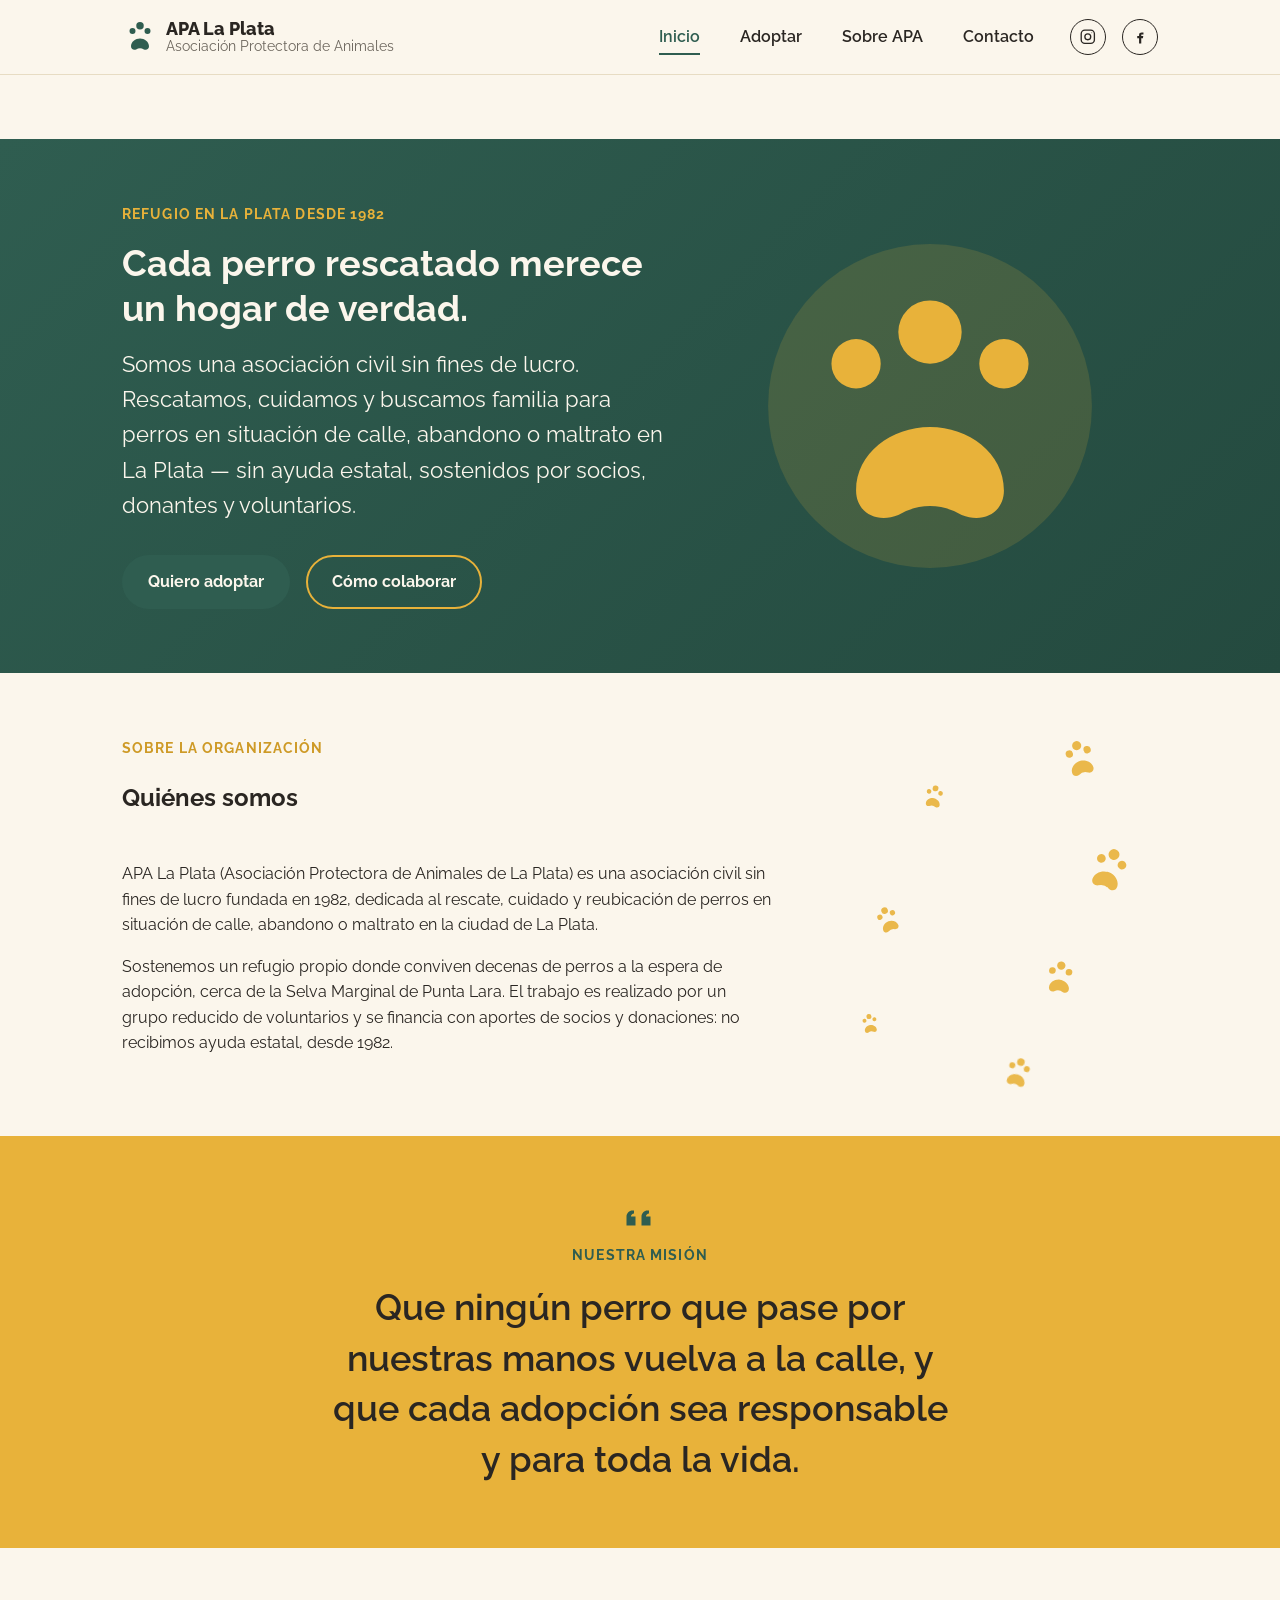
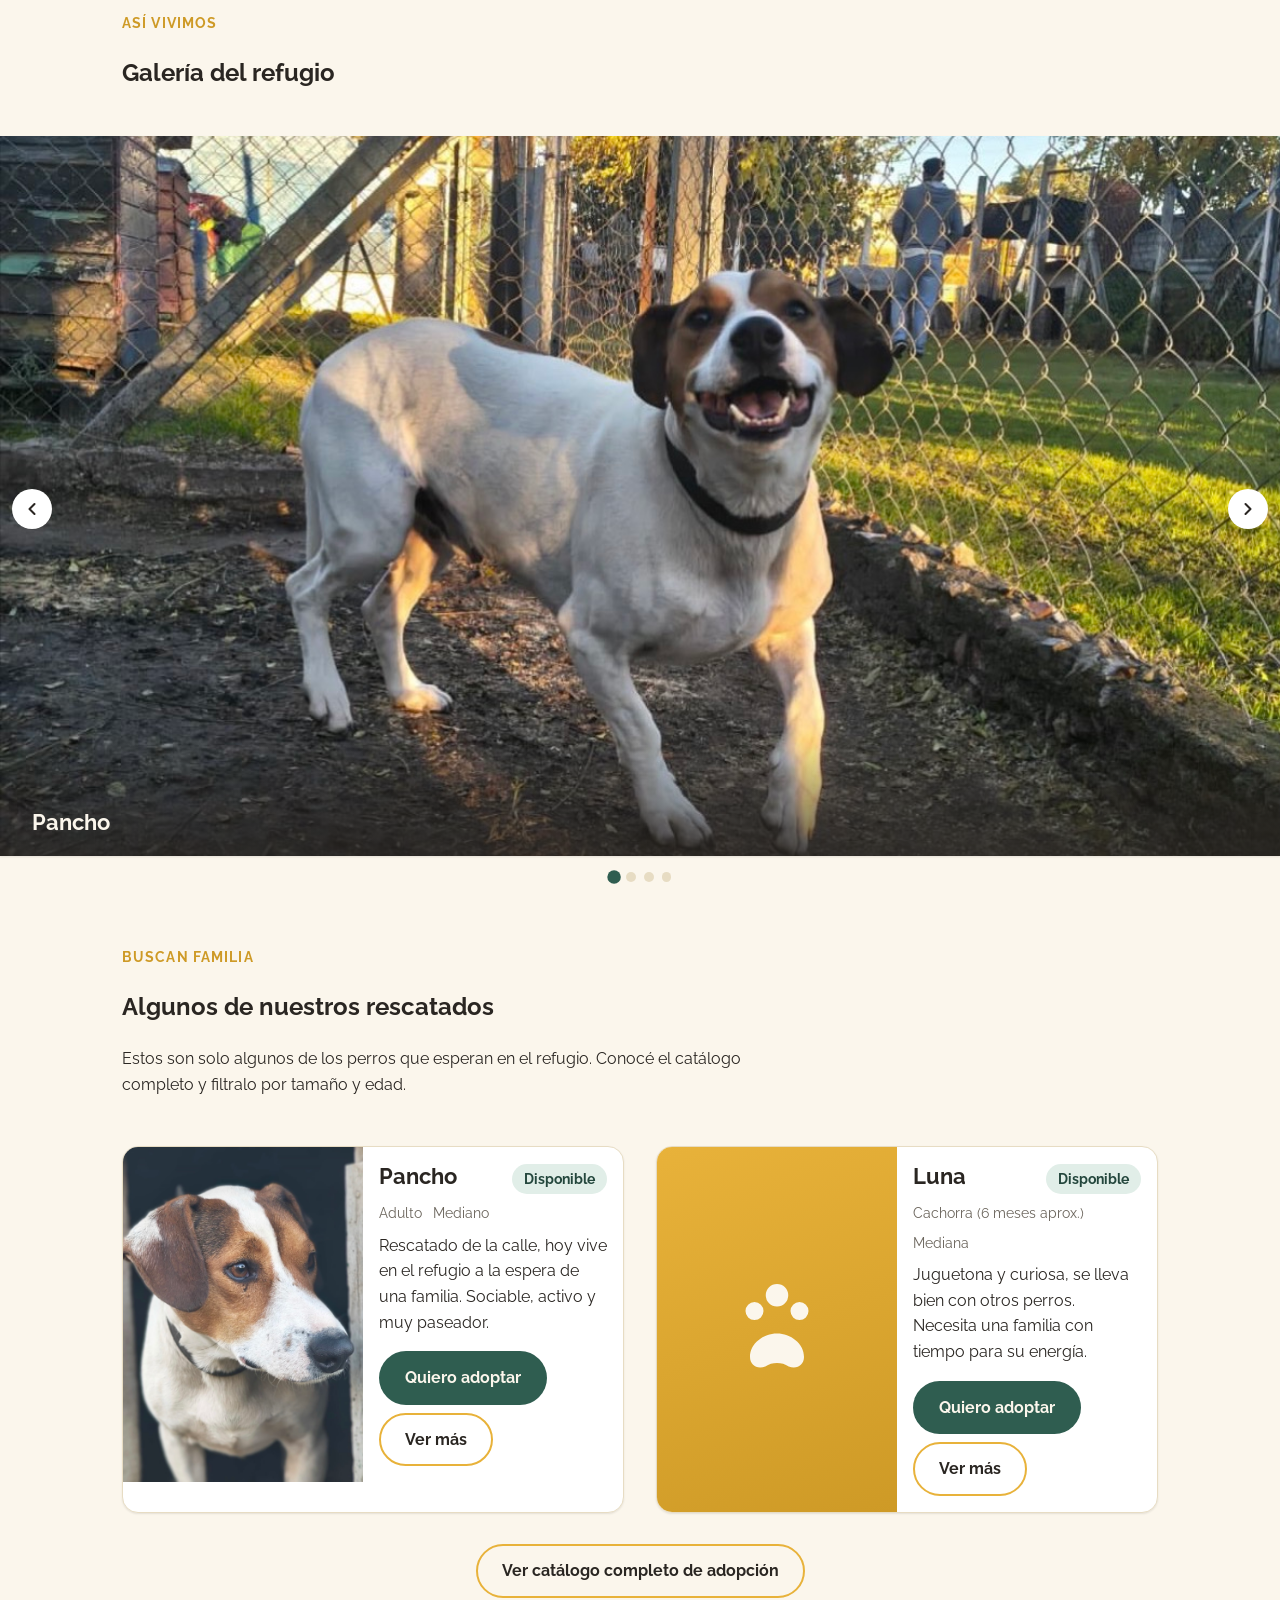
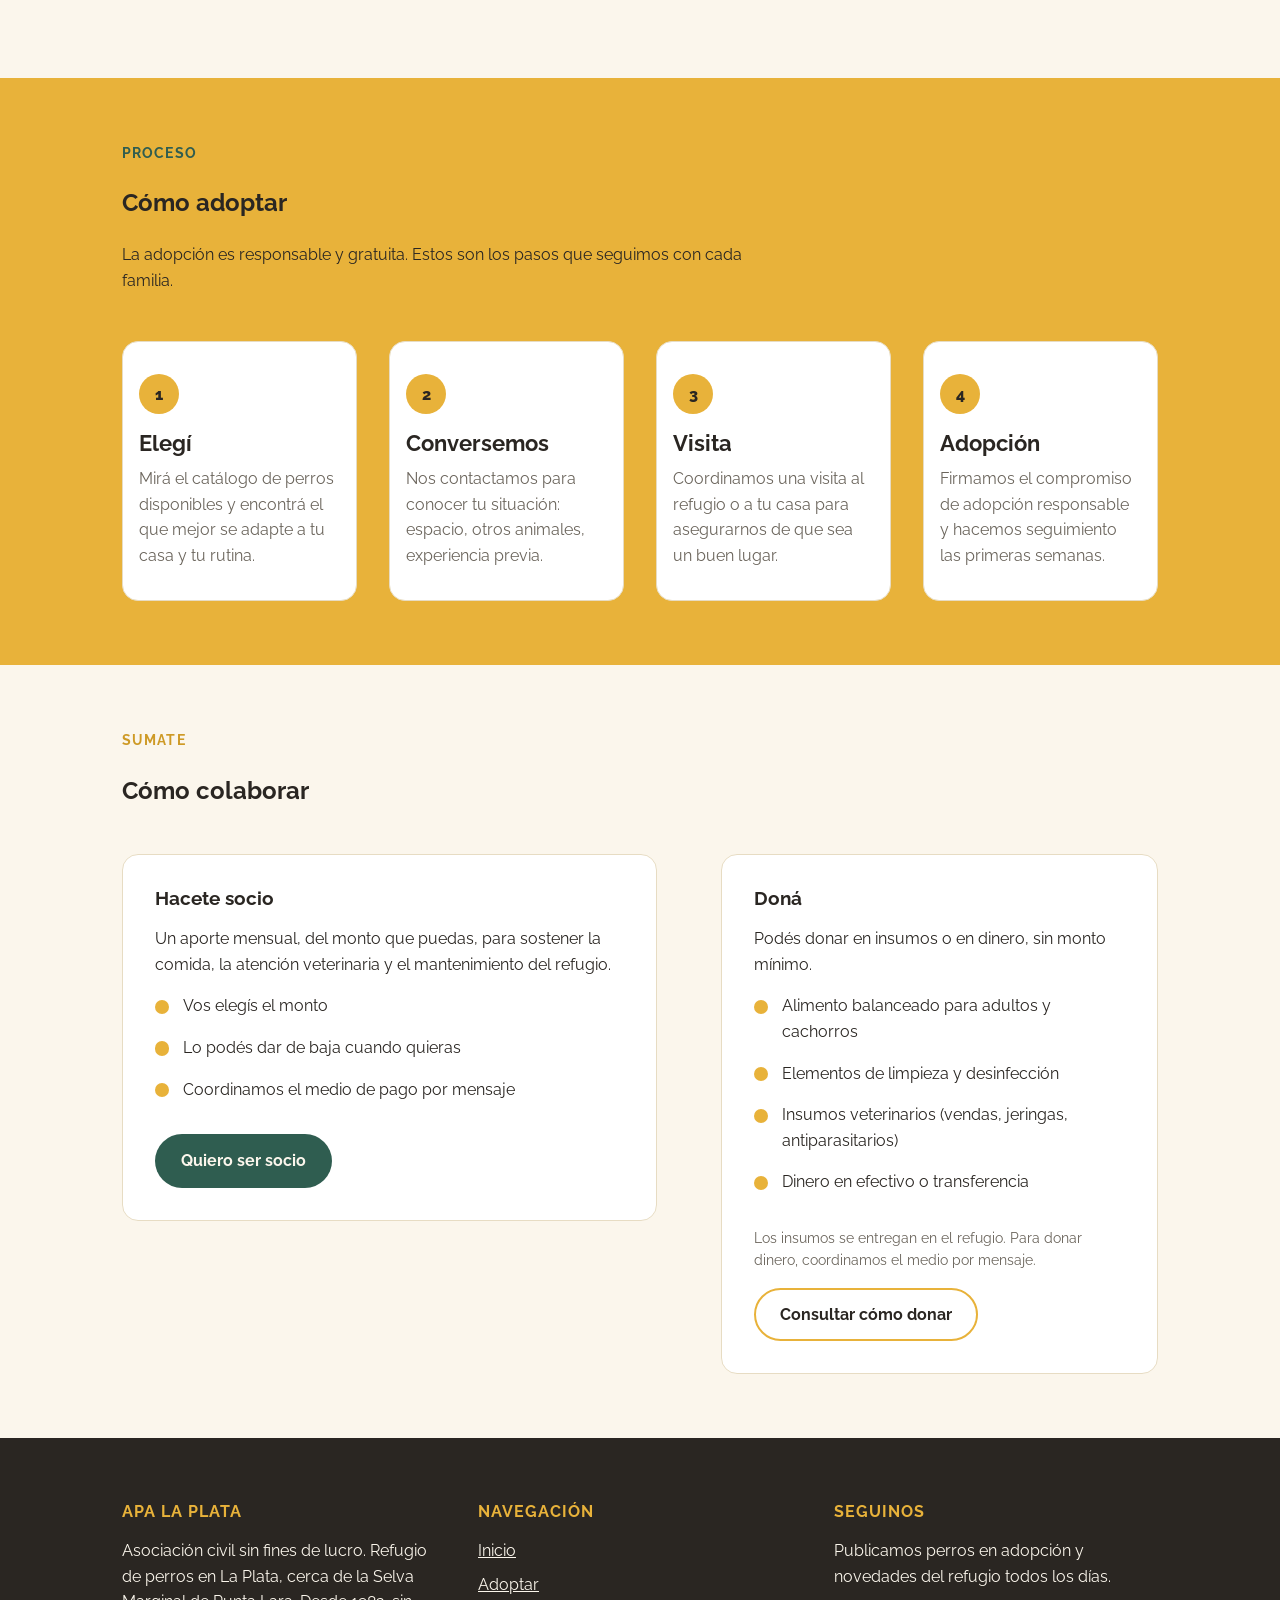
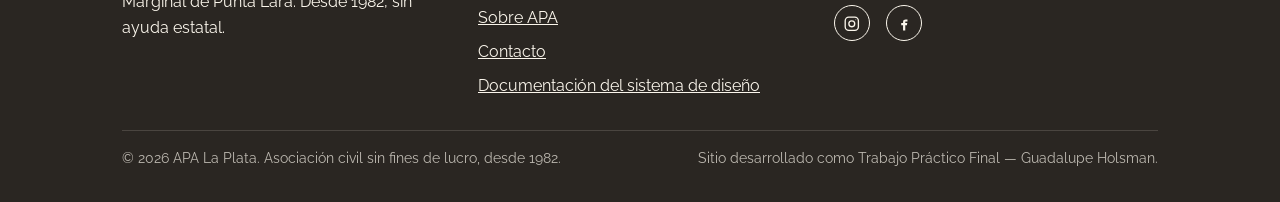
==== commit 980e96ac: "Apply feedback from annotated screenshot - "Nuestra misión" swaps its verde background for mostaza (" ====
--- a/index.html
+++ b/index.html
@@ -97,23 +97,28 @@
   </section>
 
   <!-- Sección: Nuestra misión (cita destacada, organismo propio) -->
-  <section class="seccion--fondo-secundario">
+  <section class="seccion--fondo-primario">
     <div class="contenedor mision-seccion reveal">
       <svg class="mision-seccion__comilla" viewBox="0 0 24 24" fill="currentColor" aria-hidden="true">
         <path d="M7 7c-2.2 0-4 1.8-4 4v6h6v-6H6c0-1.1.9-2 2-2V7zm10 0c-2.2 0-4 1.8-4 4v6h6v-6h-3c0-1.1.9-2 2-2V7z"/>
       </svg>
-      <p class="seccion__kicker" style="color: var(--color-primario);">Nuestra misión</p>
+      <p class="seccion__kicker" style="color: var(--color-secundario);">Nuestra misión</p>
       <p class="mision-seccion__cita">Que ningún perro que pase por nuestras manos vuelva a la calle, y que cada adopción sea responsable y para toda la vida.</p>
     </div>
   </section>
 
-  <!-- Sección: Galería (CarruselFotos panorámico, con leyenda por foto) -->
-  <section class="contenedor">
-    <div class="seccion__encabezado reveal">
-      <p class="seccion__kicker">Así vivimos</p>
-      <h2>Galería del refugio</h2>
-    </div>
-    <div class="carrusel-fotos carrusel-fotos--ancho reveal" aria-label="Fotos del refugio y sus perros" aria-roledescription="carrusel">
+  <!-- Sección: Galería (CarruselFotos panorámico a todo el ancho, con
+       leyenda por foto). Es, junto con HeroInicio, el único organismo que
+       excede el ancho de lectura: el encabezado queda en .contenedor pero
+       el carrusel ocupa el ancho completo del viewport. -->
+  <section>
+    <div class="contenedor">
+      <div class="seccion__encabezado reveal">
+        <p class="seccion__kicker">Así vivimos</p>
+        <h2>Galería del refugio</h2>
+      </div>
+    </div>
+    <div class="carrusel-fotos carrusel-fotos--ancho carrusel-fotos--completo reveal" aria-label="Fotos del refugio y sus perros" aria-roledescription="carrusel">
       <div class="carrusel-fotos__viewport">
         <ul class="carrusel-fotos__pista" id="carrusel-pista">
           <li class="carrusel-fotos__slide">
--- a/css/styles.css
+++ b/css/styles.css
@@ -241,7 +241,7 @@
 }
 
 .colaborar-tarjeta .lista-simple {
-  margin-bottom: var(--espacio-sm);
+  margin-bottom: var(--espacio-md);
 }
 
 .colaborar-tarjeta__nota {
@@ -857,14 +857,14 @@
   width: 2.25rem;
   height: 2.25rem;
   margin: 0 auto var(--espacio-xs);
-  color: var(--color-primario);
+  color: var(--color-secundario);
 }
 
 .mision-seccion__cita {
   font-size: clamp(1.5rem, 1.1rem + 2vw, var(--tipo-display));
   font-weight: 600;
   line-height: 1.4;
-  color: var(--color-texto-inverso);
+  color: var(--color-texto);
   margin: 0;
 }
 
@@ -924,6 +924,16 @@
    el carrusel destaque como banda ancha en vez de foto cuadrada. */
 .carrusel-fotos--ancho .carrusel-fotos__viewport {
   aspect-ratio: 16 / 9;
+}
+
+/* A todo el ancho del viewport, como HeroInicio */
+.carrusel-fotos--completo {
+  width: 100vw;
+  margin-left: calc(50% - 50vw);
+}
+
+.carrusel-fotos--completo .carrusel-fotos__viewport {
+  border-radius: 0;
 }
 
 .carrusel-fotos__pista {
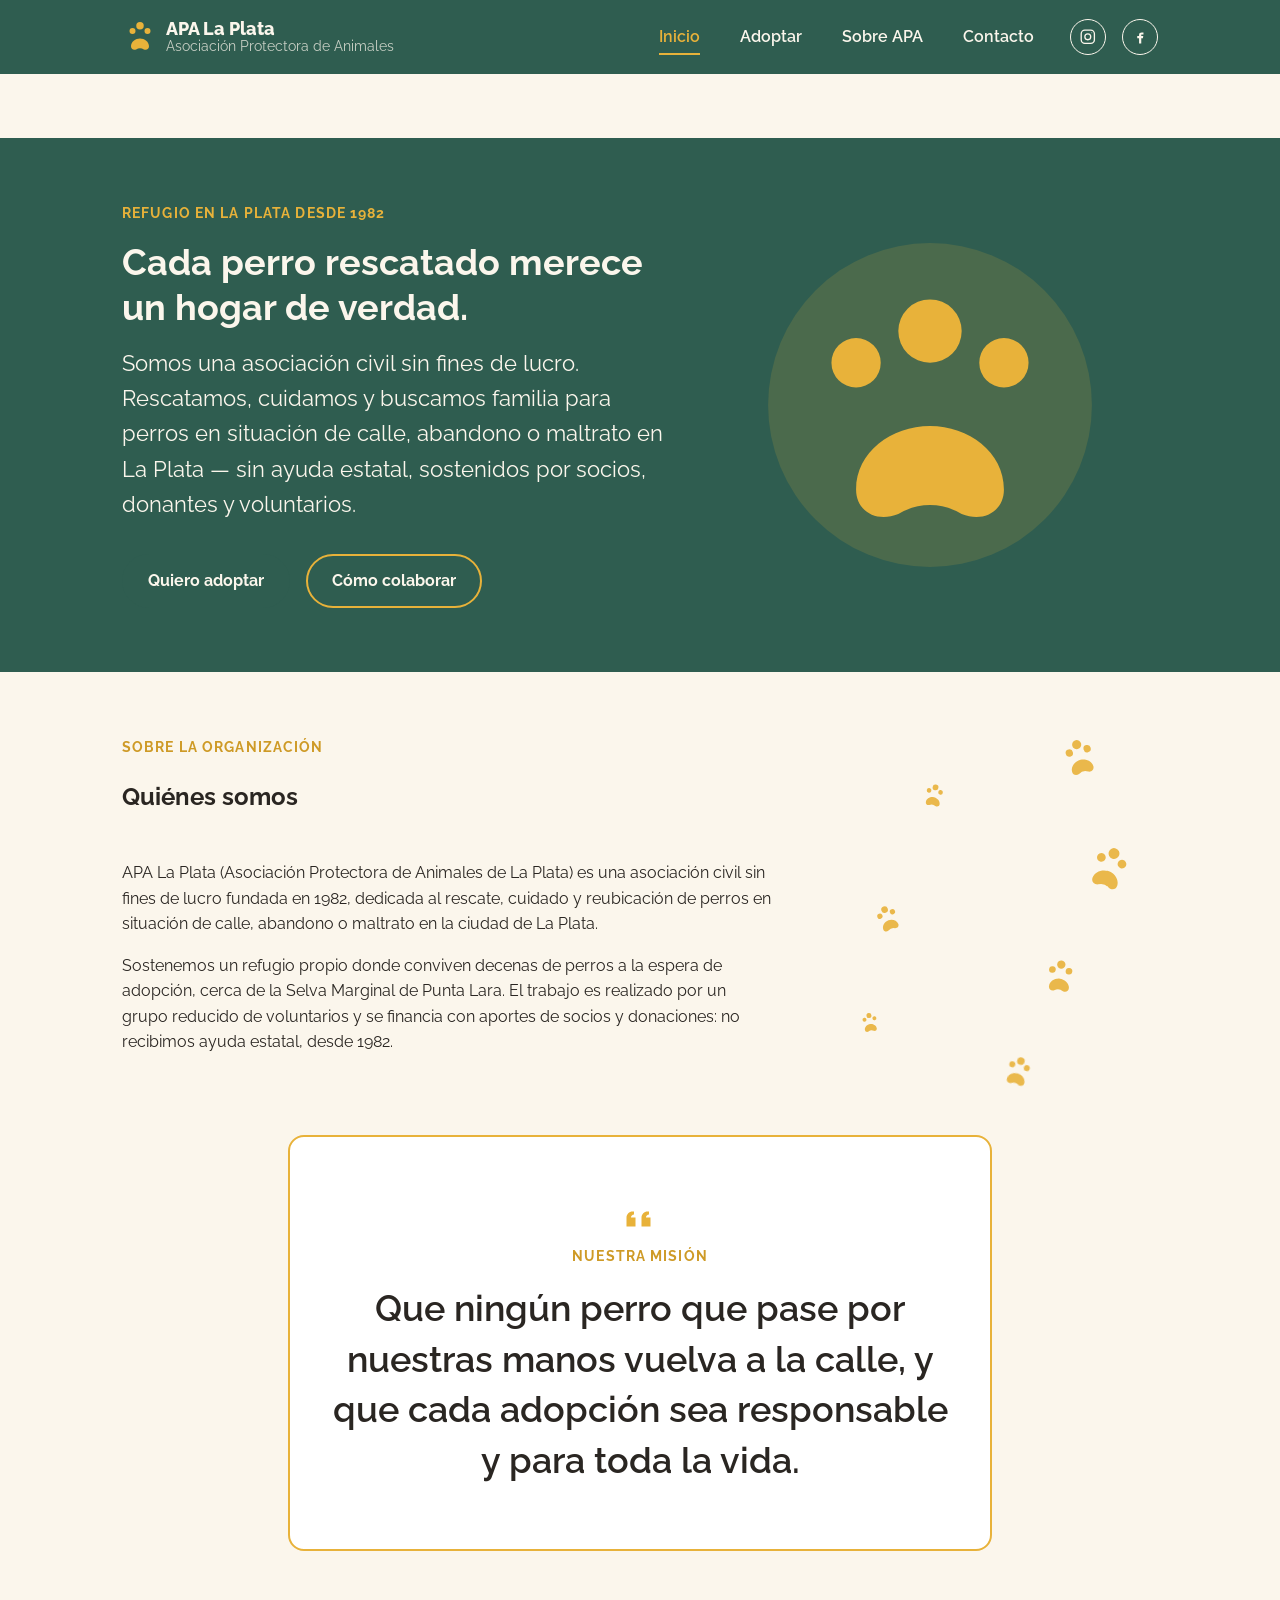
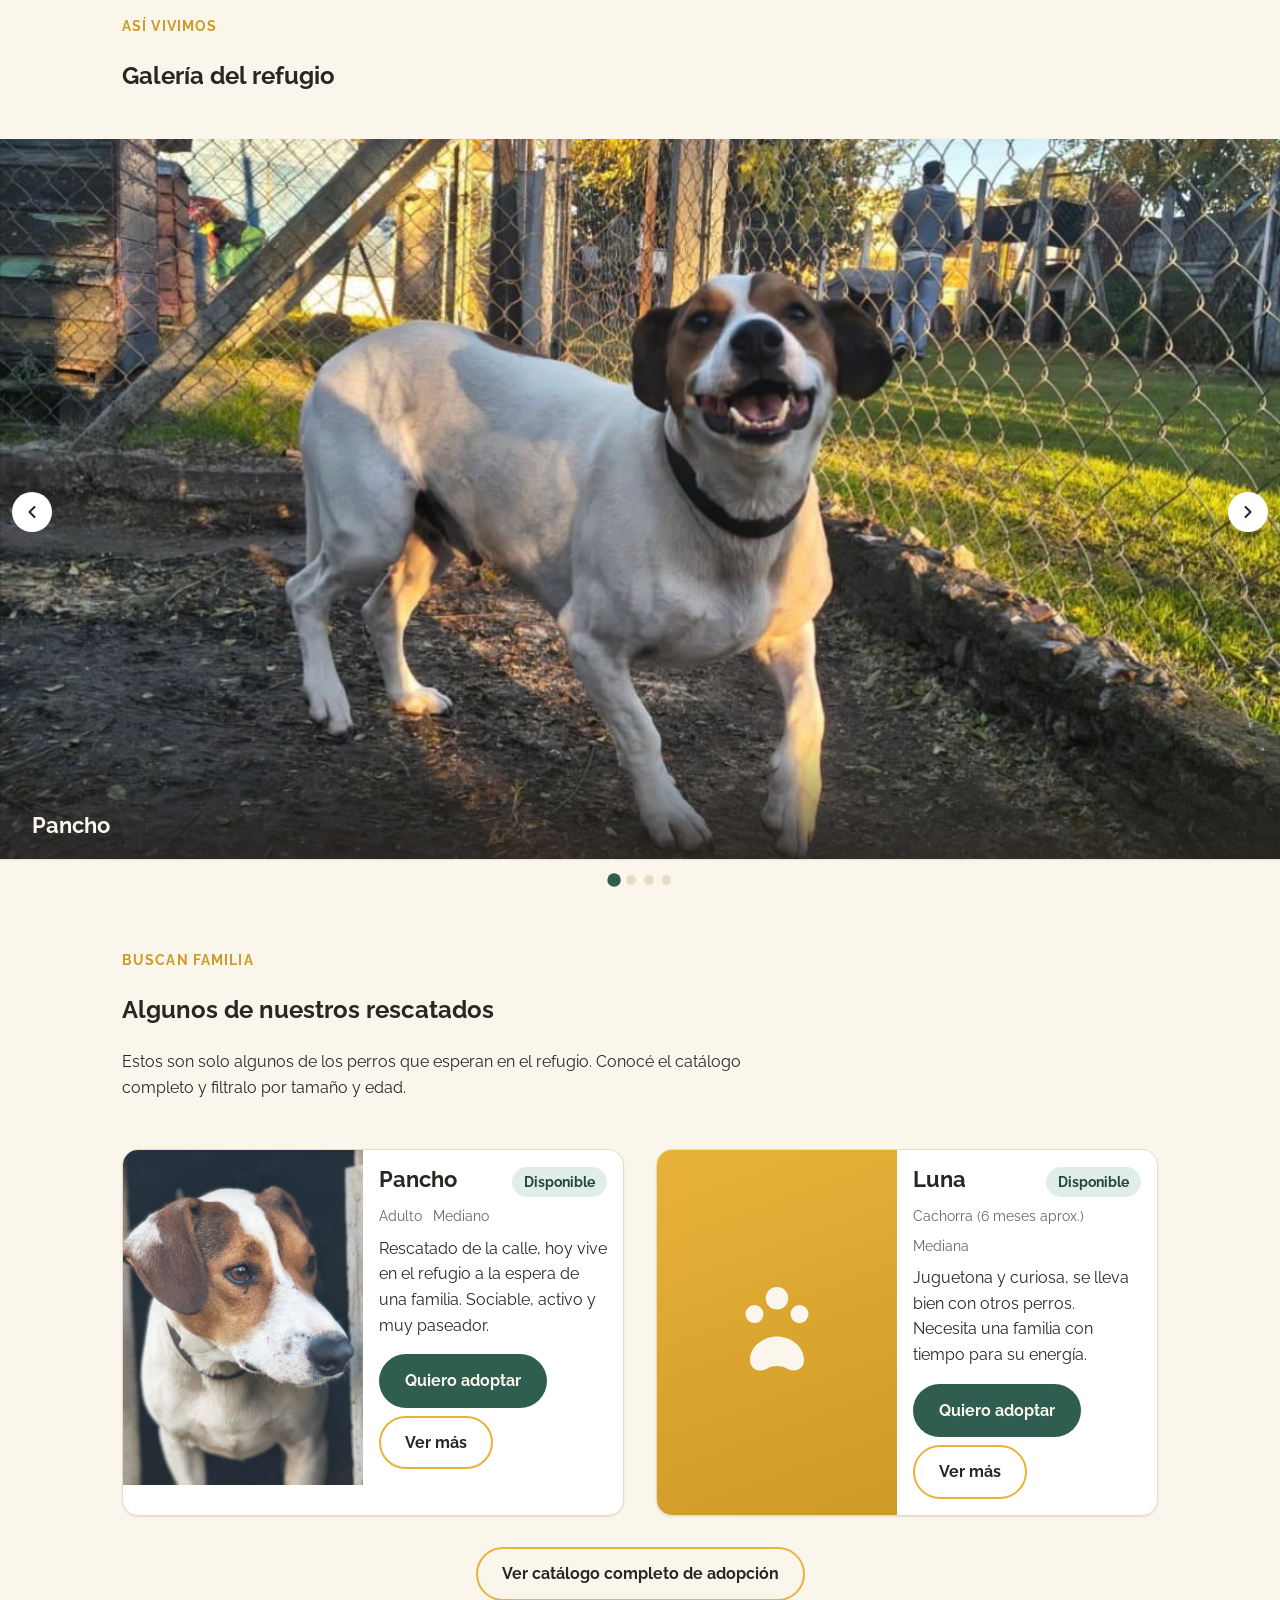
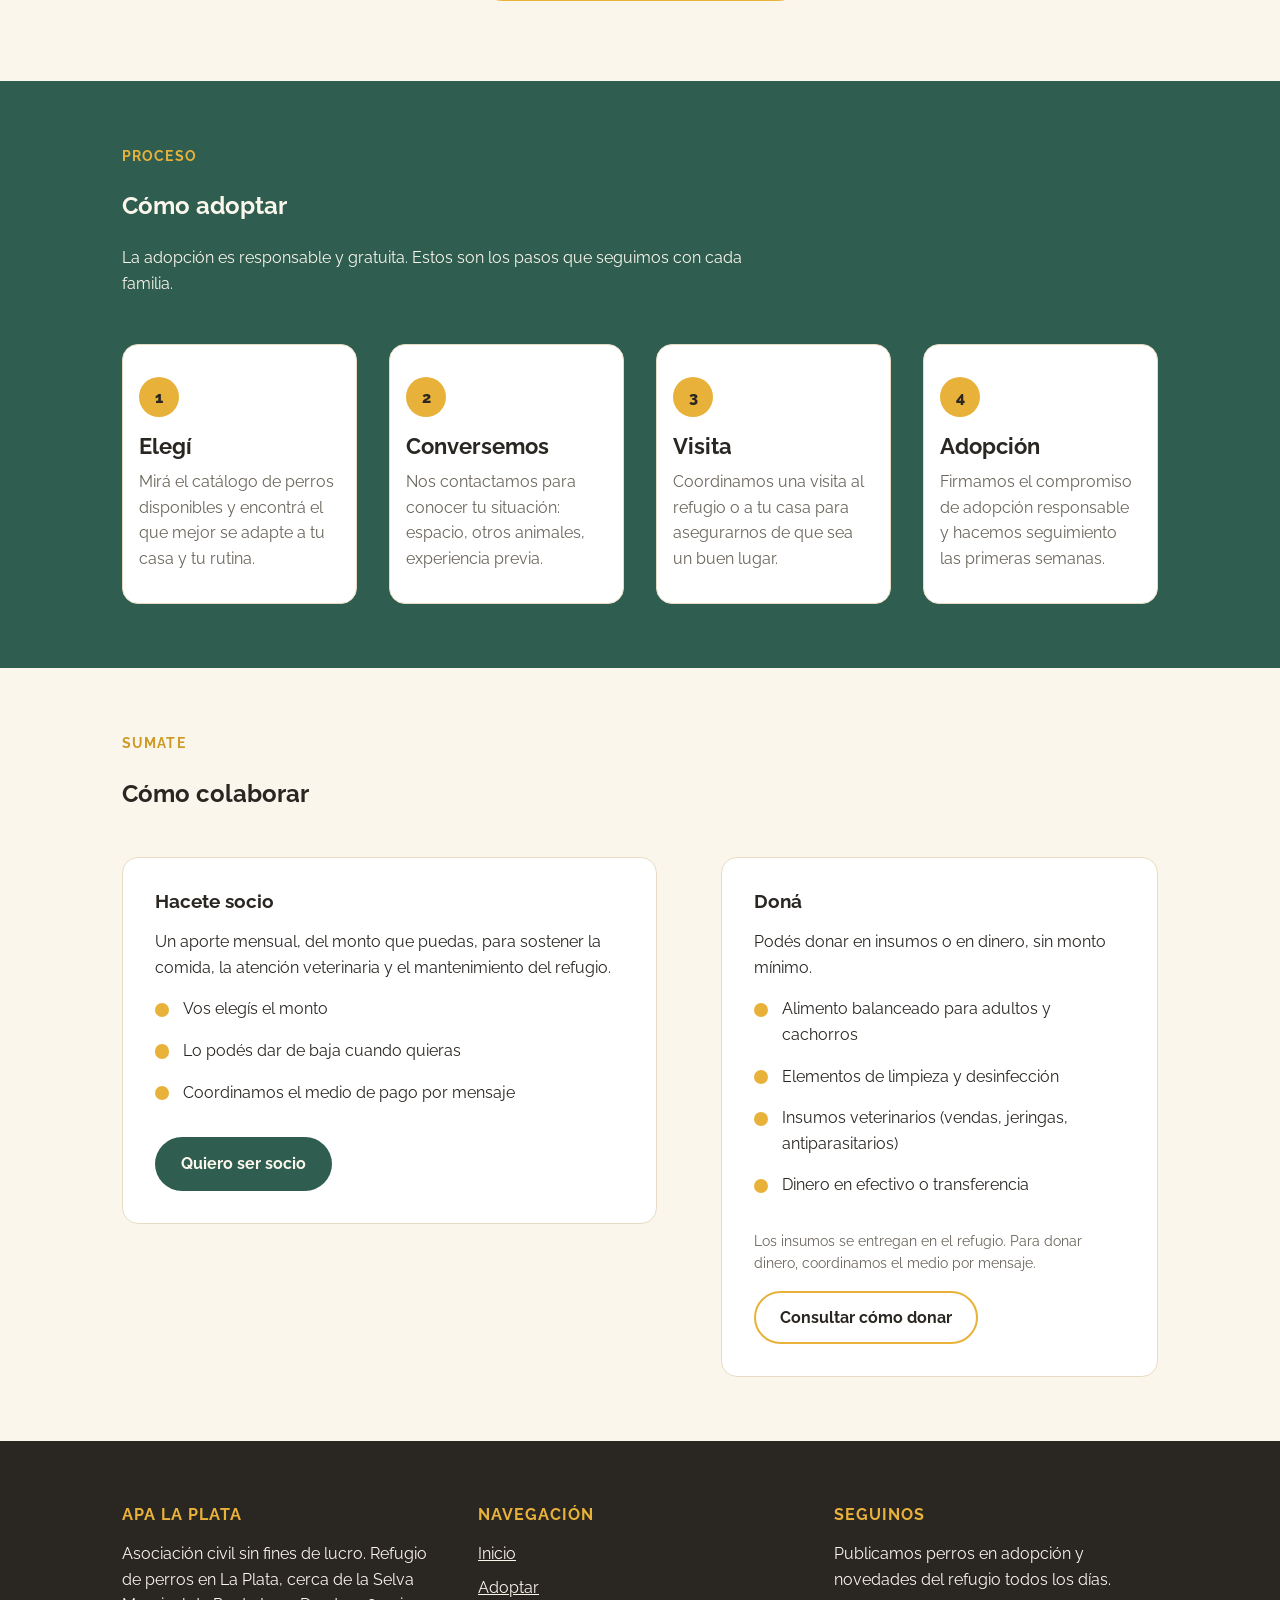
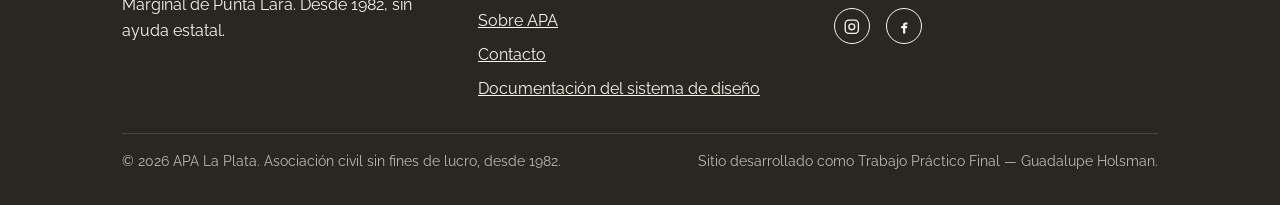
==== commit 4c13331e: "Fix hero/header seam, redesign mission as a card, fix "Cómo adoptar" contrast - Hero used a diagonal" ====
--- a/index.html
+++ b/index.html
@@ -97,12 +97,12 @@
   </section>
 
   <!-- Sección: Nuestra misión (cita destacada, organismo propio) -->
-  <section class="seccion--fondo-primario">
-    <div class="contenedor mision-seccion reveal">
+  <section class="contenedor">
+    <div class="mision-seccion reveal">
       <svg class="mision-seccion__comilla" viewBox="0 0 24 24" fill="currentColor" aria-hidden="true">
         <path d="M7 7c-2.2 0-4 1.8-4 4v6h6v-6H6c0-1.1.9-2 2-2V7zm10 0c-2.2 0-4 1.8-4 4v6h6v-6h-3c0-1.1.9-2 2-2V7z"/>
       </svg>
-      <p class="seccion__kicker" style="color: var(--color-secundario);">Nuestra misión</p>
+      <p class="seccion__kicker">Nuestra misión</p>
       <p class="mision-seccion__cita">Que ningún perro que pase por nuestras manos vuelva a la calle, y que cada adopción sea responsable y para toda la vida.</p>
     </div>
   </section>
@@ -220,10 +220,10 @@
   </section>
 
   <!-- Sección: Cómo adoptar (SeccionProceso) -->
-  <section class="seccion--fondo-primario">
+  <section class="seccion--fondo-secundario">
     <div class="contenedor">
       <div class="seccion__encabezado reveal">
-        <p class="seccion__kicker" style="color: var(--color-secundario);">Proceso</p>
+        <p class="seccion__kicker" style="color: var(--color-primario);">Proceso</p>
         <h2>Cómo adoptar</h2>
         <p>La adopción es responsable y gratuita. Estos son los pasos que seguimos con cada familia.</p>
       </div>
--- a/css/styles.css
+++ b/css/styles.css
@@ -235,6 +235,7 @@
    lógica que .pasos__item, superficie propia para separar cada bloque. */
 .colaborar-tarjeta {
   background-color: var(--color-superficie);
+  color: var(--color-texto);
   border: 1px solid var(--color-borde);
   border-radius: var(--radio-md);
   padding: var(--espacio-md);
@@ -271,8 +272,8 @@
    ========================================================================== */
 
 .encabezado-principal {
-  background-color: var(--color-fondo);
-  border-bottom: 1px solid var(--color-borde);
+  background-color: var(--color-secundario);
+  color: var(--color-texto-inverso);
   position: sticky;
   top: 0;
   z-index: 20;
@@ -280,6 +281,7 @@
 
 .encabezado-principal__barra {
   display: flex;
+  flex-wrap: wrap;
   align-items: center;
   justify-content: space-between;
   gap: var(--espacio-sm);
@@ -291,14 +293,14 @@
   align-items: center;
   gap: var(--espacio-xs);
   text-decoration: none;
-  color: var(--color-texto);
+  color: var(--color-texto-inverso);
 }
 
 .marca__icono {
   width: 2.25rem;
   height: 2.25rem;
   flex-shrink: 0;
-  color: var(--color-secundario);
+  color: var(--color-primario);
 }
 
 .marca__texto {
@@ -314,7 +316,8 @@
 
 .marca__lugar {
   font-size: var(--tipo-pequeno);
-  color: var(--color-texto-suave);
+  color: var(--color-texto-inverso);
+  opacity: 0.75;
 }
 
 .nav-toggle {
@@ -322,17 +325,17 @@
   align-items: center;
   gap: var(--espacio-xs);
   background: none;
-  border: 1px solid var(--color-borde);
+  border: 1px solid var(--color-texto-inverso);
   border-radius: var(--radio-sm);
   padding: 0.5rem 0.75rem;
-  color: var(--color-texto);
+  color: var(--color-texto-inverso);
   cursor: pointer;
   transition: border-color 0.15s ease, color 0.15s ease;
 }
 
 .nav-toggle:hover {
-  border-color: var(--color-secundario);
-  color: var(--color-secundario);
+  border-color: var(--color-primario);
+  color: var(--color-primario);
 }
 
 .nav-toggle__icono {
@@ -348,9 +351,10 @@
 .nav-principal {
   display: flex;
   flex-direction: column;
+  width: 100%;
   gap: var(--espacio-xs);
   padding-block: 0;
-  border-top: 1px solid var(--color-borde);
+  border-top: 1px solid var(--color-secundario-hover);
   max-height: 0;
   overflow: hidden;
   opacity: 0;
@@ -377,7 +381,7 @@
   display: block;
   padding: 0.5rem 0.25rem;
   text-decoration: none;
-  color: var(--color-texto);
+  color: var(--color-texto-inverso);
   font-weight: 600;
   border-radius: var(--radio-sm);
   transition: color 0.15s ease;
@@ -390,7 +394,7 @@
   right: 0.25rem;
   bottom: 0.15rem;
   height: 2px;
-  background-color: var(--color-secundario);
+  background-color: var(--color-primario);
   transform: scaleX(0);
   transform-origin: left;
   transition: transform 0.25s ease;
@@ -398,7 +402,7 @@
 
 .nav-principal__enlace:hover,
 .nav-principal__enlace[aria-current="page"] {
-  color: var(--color-secundario);
+  color: var(--color-primario);
 }
 
 .nav-principal__enlace:hover::after,
@@ -422,6 +426,7 @@
     flex-direction: row;
     align-items: center;
     justify-content: flex-end;
+    width: auto;
     gap: var(--espacio-md);
     border-top: none;
     padding-block: 0;
@@ -851,13 +856,17 @@
   max-width: 44rem;
   margin-inline: auto;
   text-align: center;
+  background-color: var(--color-superficie);
+  border: 2px solid var(--color-primario);
+  border-radius: var(--radio-md);
+  padding: var(--espacio-lg) var(--espacio-md);
 }
 
 .mision-seccion__comilla {
   width: 2.25rem;
   height: 2.25rem;
   margin: 0 auto var(--espacio-xs);
-  color: var(--color-secundario);
+  color: var(--color-primario);
 }
 
 .mision-seccion__cita {
@@ -1044,7 +1053,7 @@
 
 /* HeroInicio — único organismo que excede el ancho de lectura como fondo */
 .hero-inicio {
-  background: linear-gradient(135deg, var(--color-secundario), var(--color-secundario-hover));
+  background-color: var(--color-secundario);
   color: var(--color-texto-inverso);
   padding-block: var(--espacio-lg);
 }
@@ -1189,6 +1198,7 @@
 .pasos__item {
   counter-increment: paso;
   background-color: var(--color-superficie);
+  color: var(--color-texto);
   border-radius: var(--radio-md);
   padding: var(--espacio-md) var(--espacio-sm);
   border: 1px solid var(--color-borde);
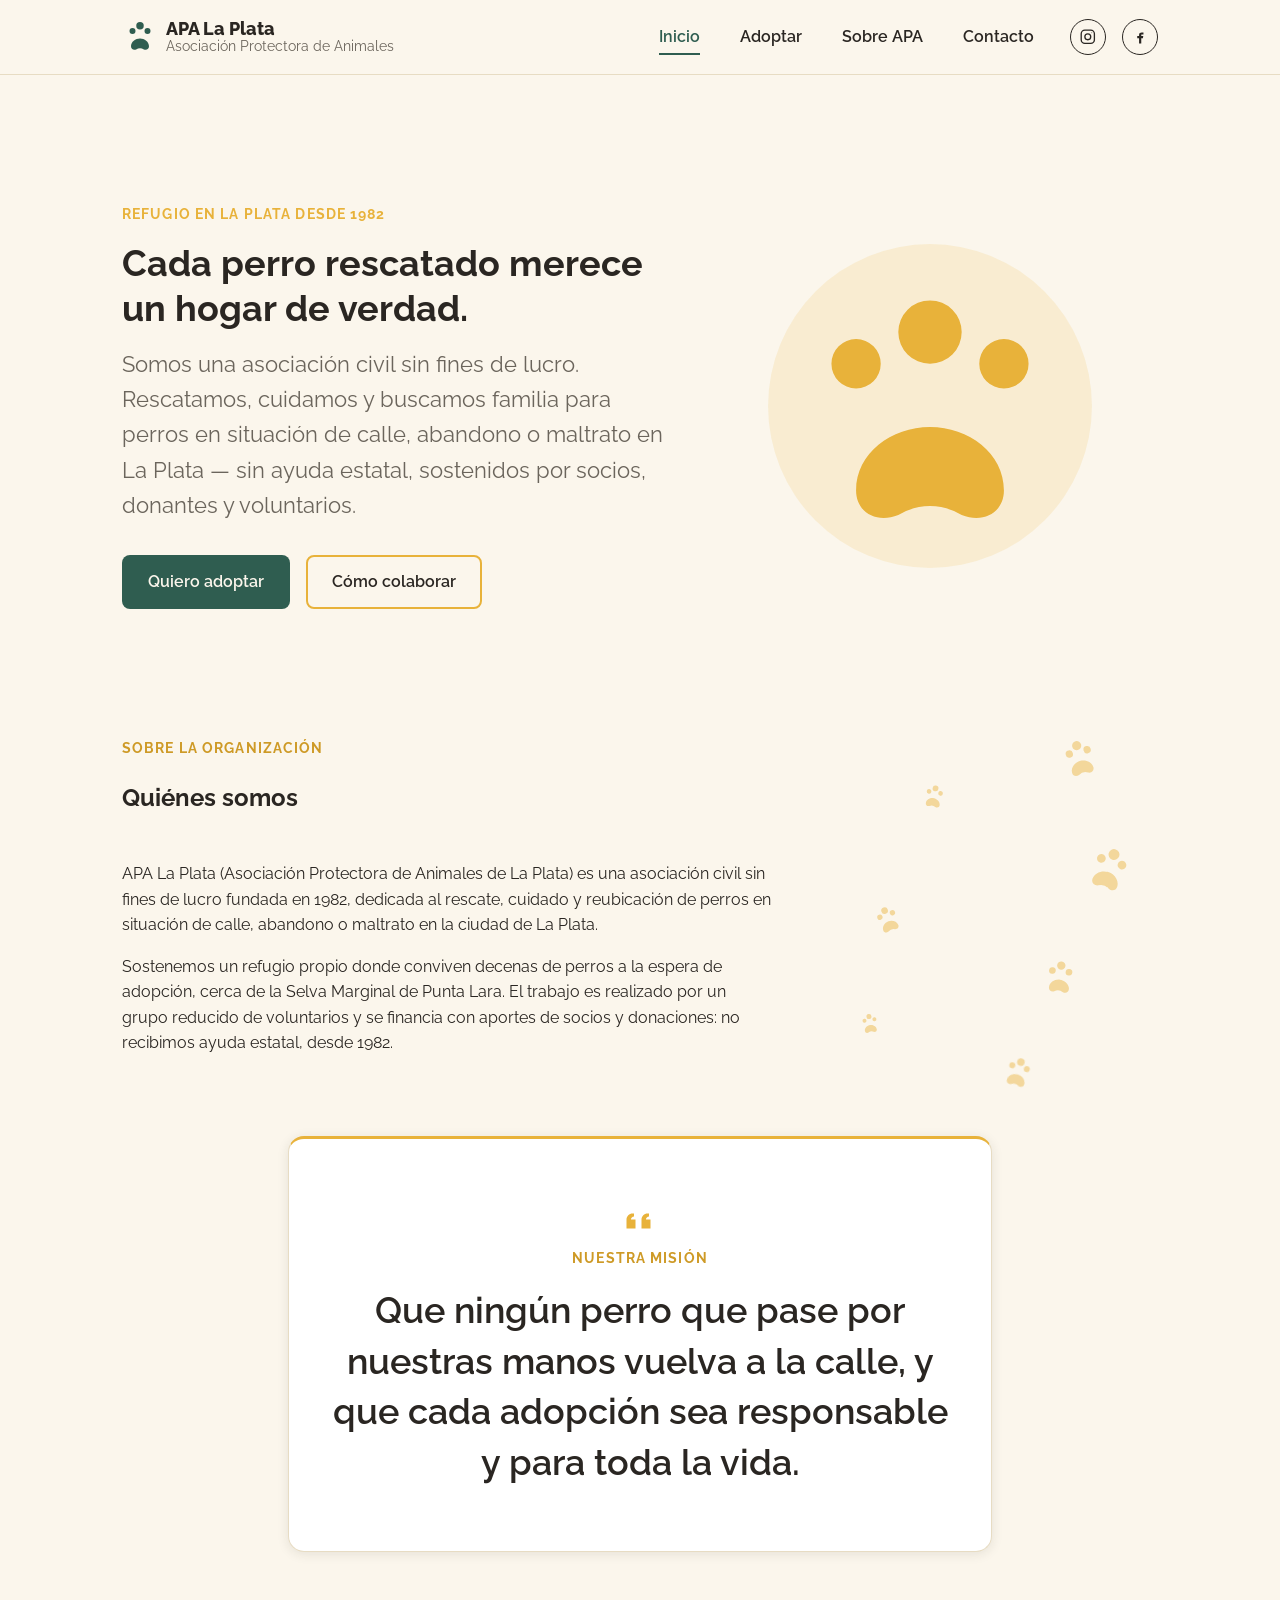
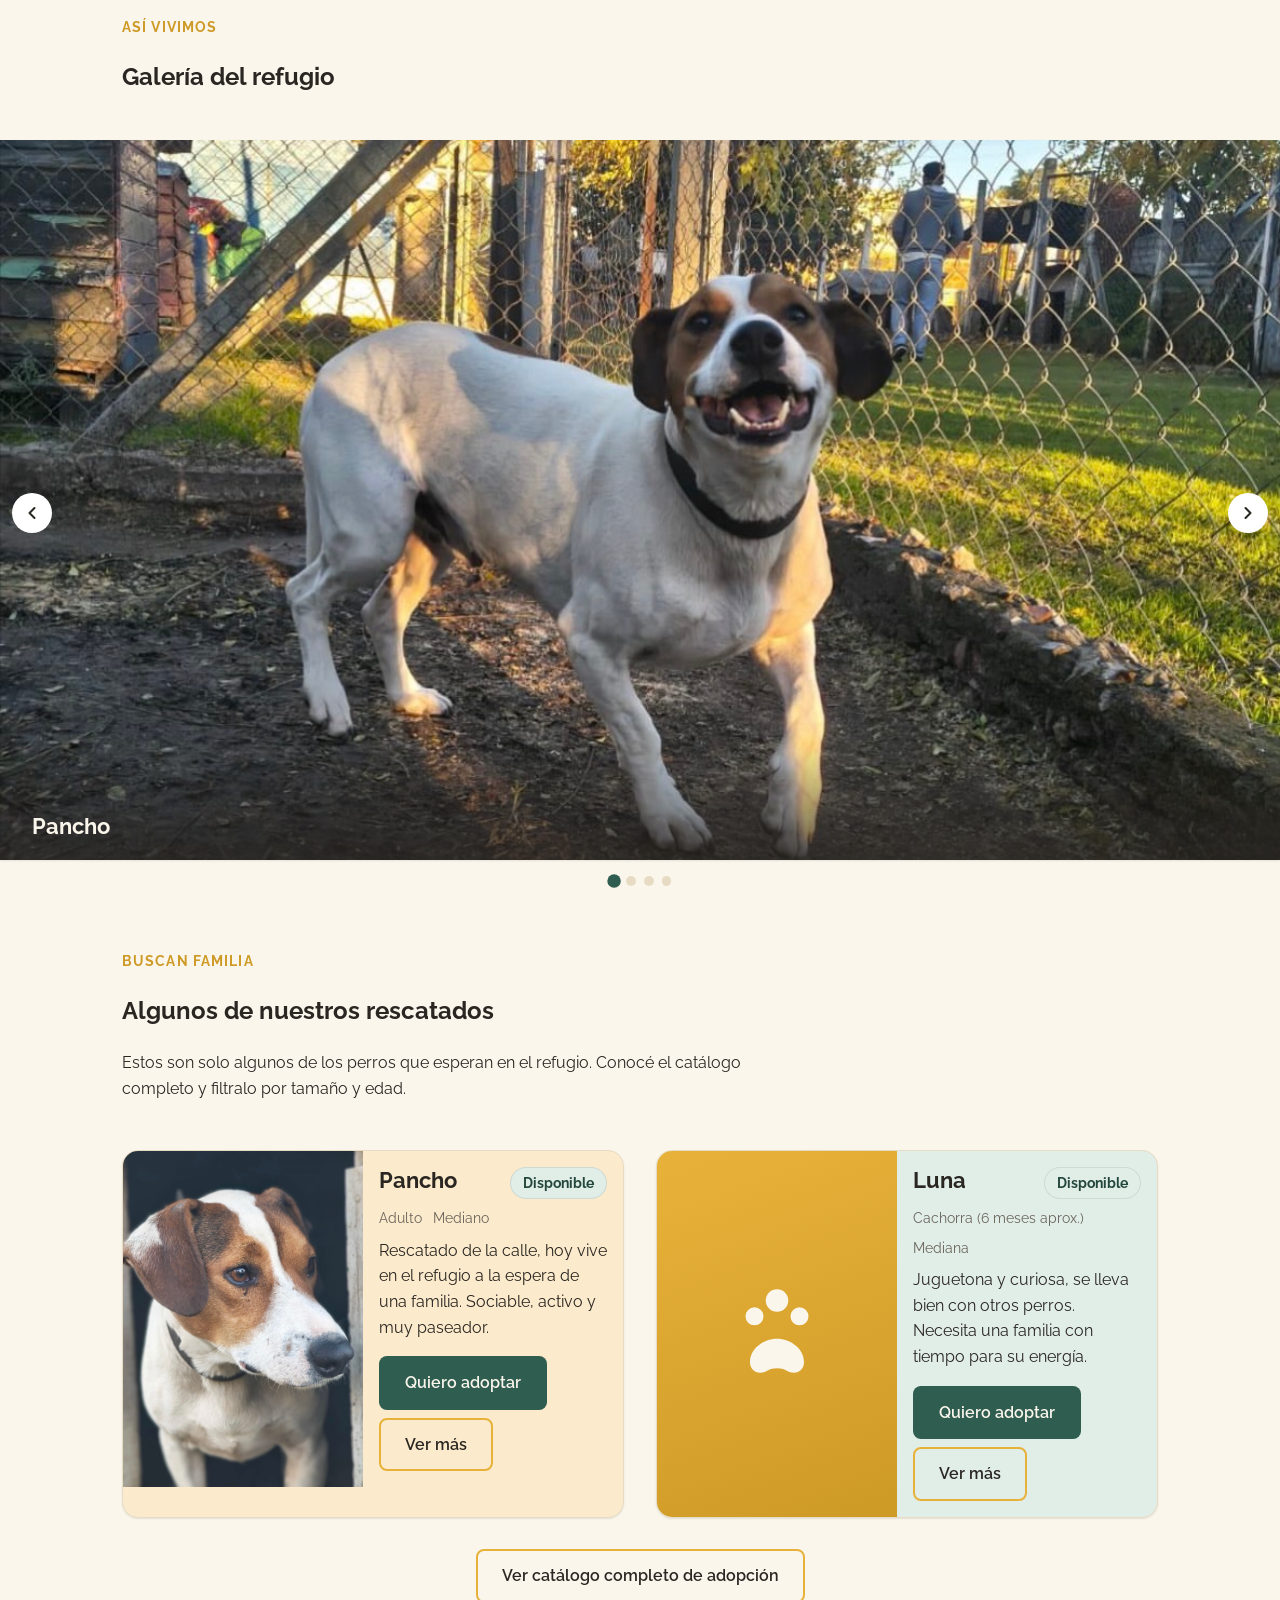
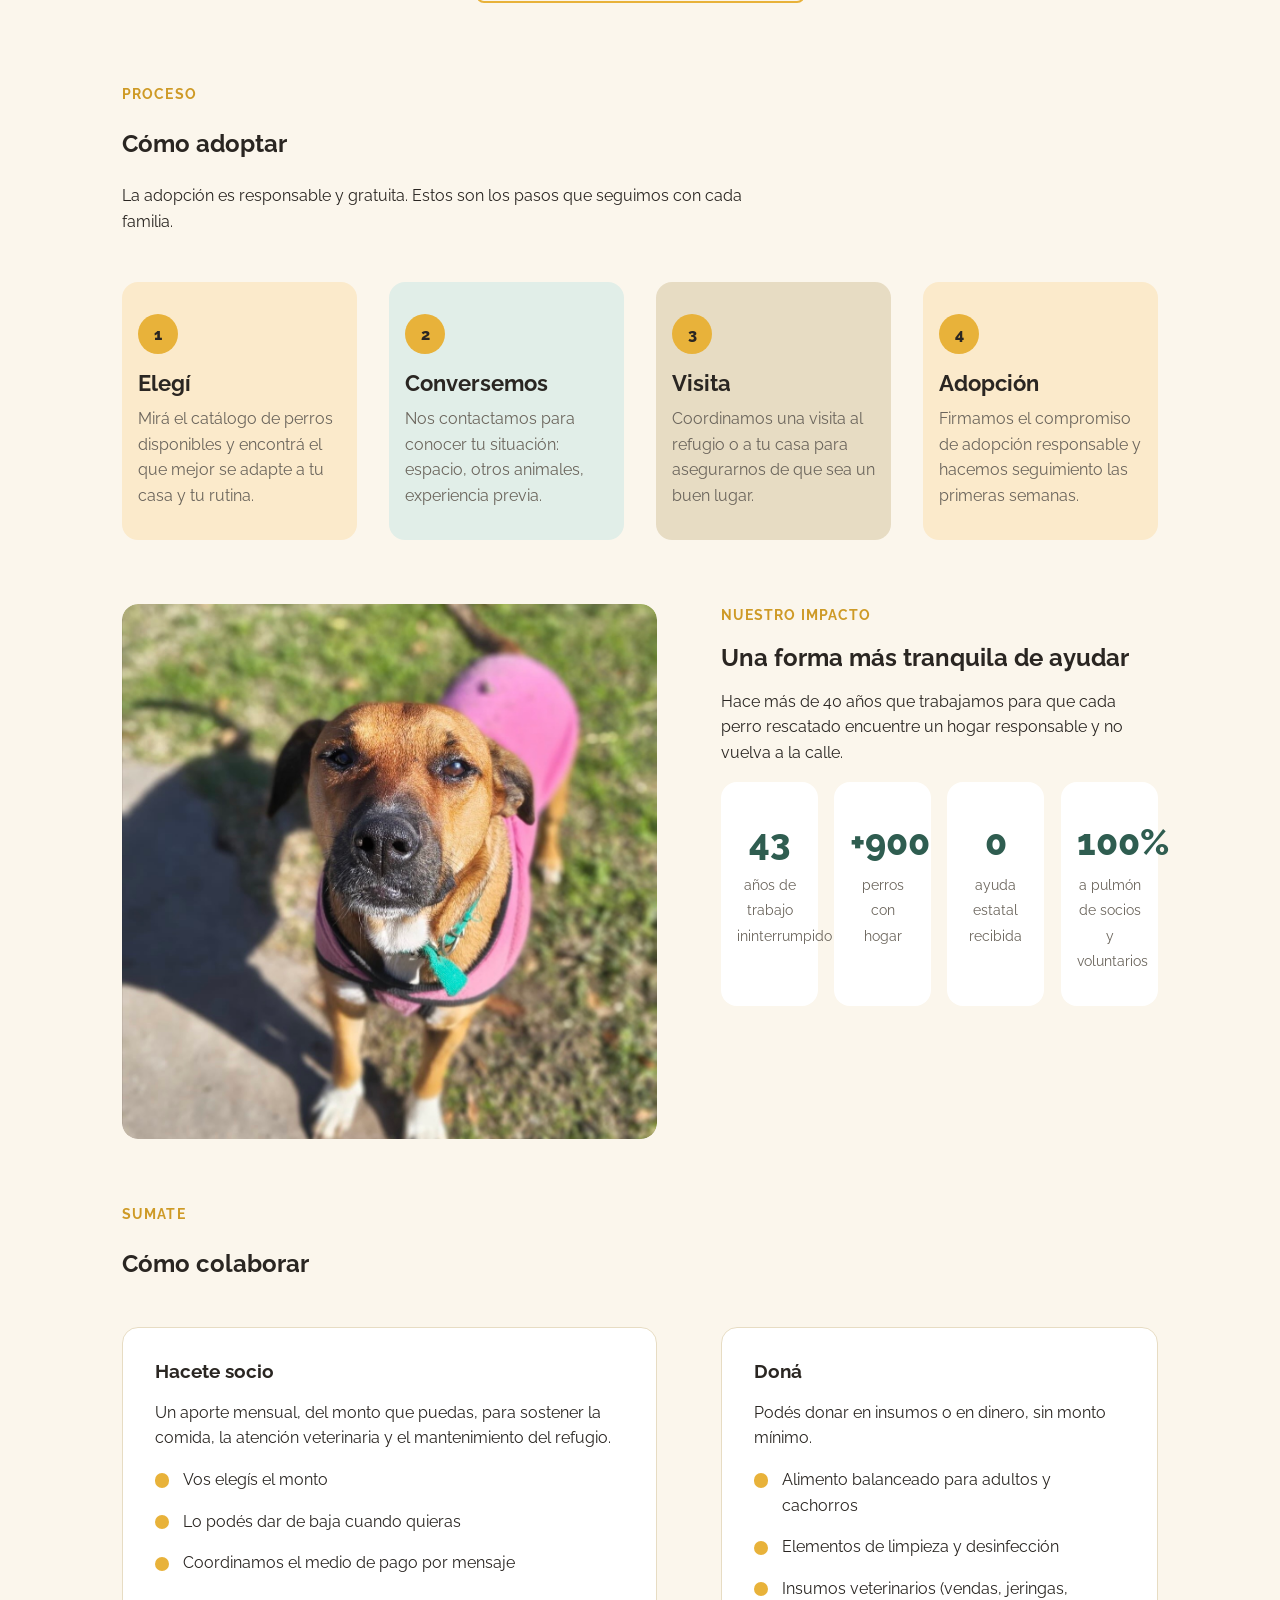
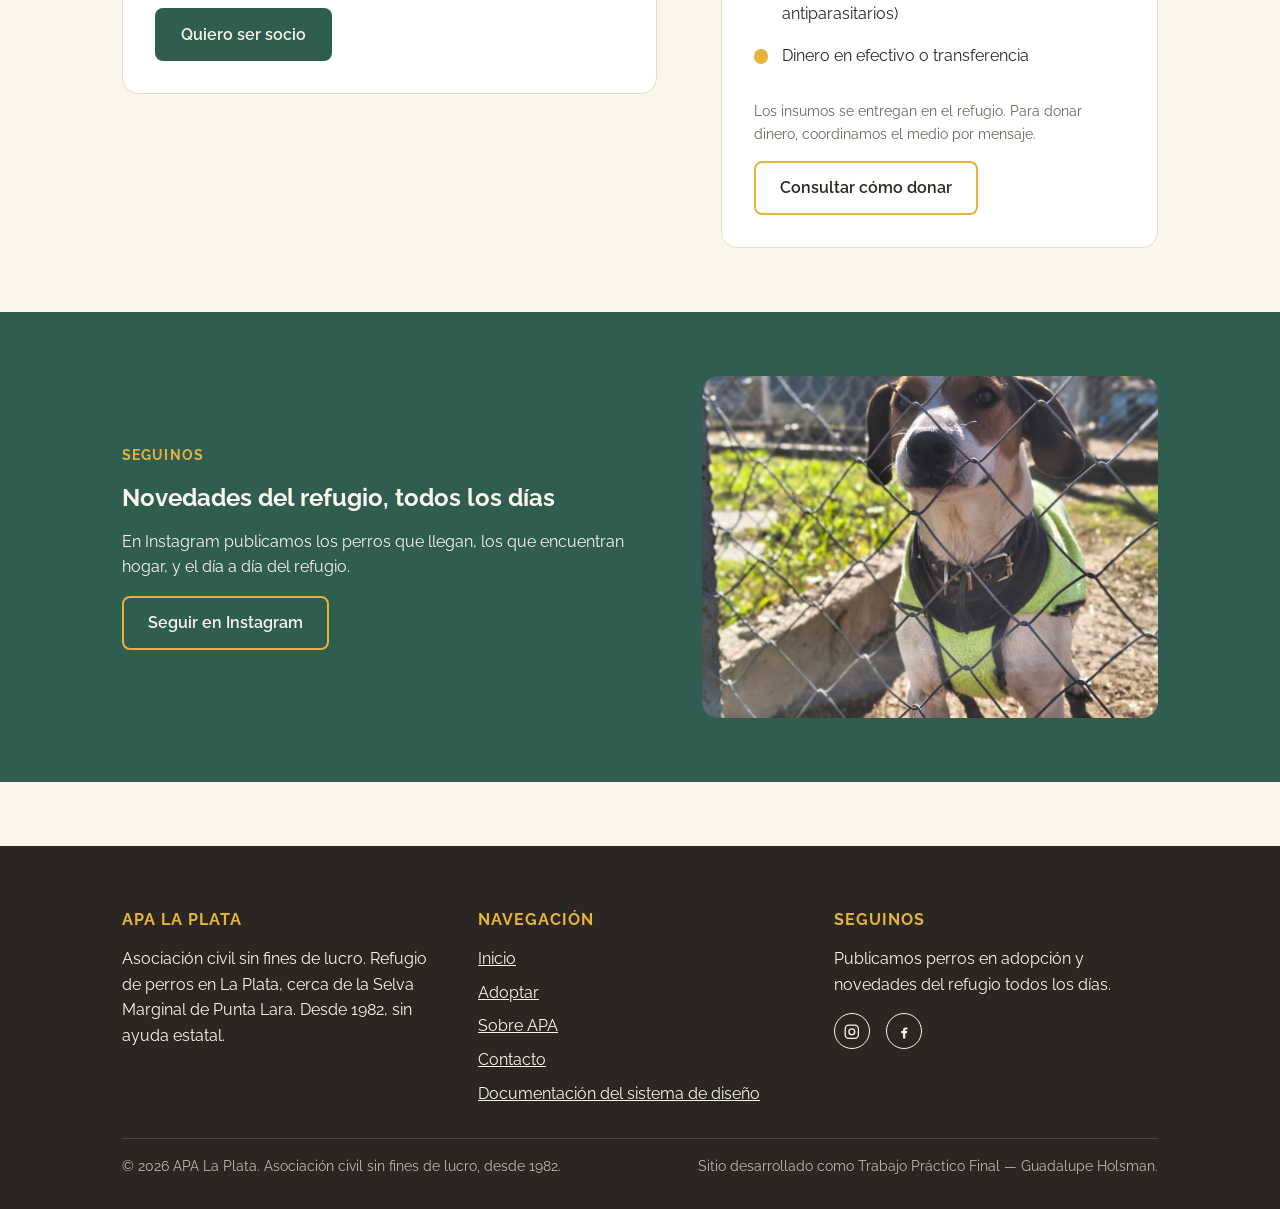
==== commit b171d01b: "Adapt homepage structure to the PUPJOY reference, minus the shop parts Reworks several sections to m" ====
--- a/index.html
+++ b/index.html
@@ -220,31 +220,61 @@
   </section>
 
   <!-- Sección: Cómo adoptar (SeccionProceso) -->
-  <section class="seccion--fondo-secundario">
-    <div class="contenedor">
-      <div class="seccion__encabezado reveal">
-        <p class="seccion__kicker" style="color: var(--color-primario);">Proceso</p>
-        <h2>Cómo adoptar</h2>
-        <p>La adopción es responsable y gratuita. Estos son los pasos que seguimos con cada familia.</p>
-      </div>
-      <ol class="pasos">
-        <li class="pasos__item reveal">
-          <h3 class="pasos__titulo">Elegí</h3>
-          <p class="pasos__texto">Mirá el catálogo de perros disponibles y encontrá el que mejor se adapte a tu casa y tu rutina.</p>
-        </li>
-        <li class="pasos__item reveal reveal--retraso-1">
-          <h3 class="pasos__titulo">Conversemos</h3>
-          <p class="pasos__texto">Nos contactamos para conocer tu situación: espacio, otros animales, experiencia previa.</p>
-        </li>
-        <li class="pasos__item reveal reveal--retraso-2">
-          <h3 class="pasos__titulo">Visita</h3>
-          <p class="pasos__texto">Coordinamos una visita al refugio o a tu casa para asegurarnos de que sea un buen lugar.</p>
-        </li>
-        <li class="pasos__item reveal reveal--retraso-3">
-          <h3 class="pasos__titulo">Adopción</h3>
-          <p class="pasos__texto">Firmamos el compromiso de adopción responsable y hacemos seguimiento las primeras semanas.</p>
-        </li>
-      </ol>
+  <section class="contenedor">
+    <div class="seccion__encabezado reveal">
+      <p class="seccion__kicker">Proceso</p>
+      <h2>Cómo adoptar</h2>
+      <p>La adopción es responsable y gratuita. Estos son los pasos que seguimos con cada familia.</p>
+    </div>
+    <ol class="pasos">
+      <li class="pasos__item pasos__item--mostaza reveal">
+        <h3 class="pasos__titulo">Elegí</h3>
+        <p class="pasos__texto">Mirá el catálogo de perros disponibles y encontrá el que mejor se adapte a tu casa y tu rutina.</p>
+      </li>
+      <li class="pasos__item pasos__item--verde reveal reveal--retraso-1">
+        <h3 class="pasos__titulo">Conversemos</h3>
+        <p class="pasos__texto">Nos contactamos para conocer tu situación: espacio, otros animales, experiencia previa.</p>
+      </li>
+      <li class="pasos__item pasos__item--tostado reveal reveal--retraso-2">
+        <h3 class="pasos__titulo">Visita</h3>
+        <p class="pasos__texto">Coordinamos una visita al refugio o a tu casa para asegurarnos de que sea un buen lugar.</p>
+      </li>
+      <li class="pasos__item pasos__item--mostaza reveal reveal--retraso-3">
+        <h3 class="pasos__titulo">Adopción</h3>
+        <p class="pasos__texto">Firmamos el compromiso de adopción responsable y hacemos seguimiento las primeras semanas.</p>
+      </li>
+    </ol>
+  </section>
+
+  <!-- Sección: Nuestro impacto (DatoInstitucional + foto) -->
+  <section class="contenedor">
+    <div class="grid-dos-columnas">
+      <div class="imagen-animal">
+        <img src="img/perros/india.jpg" alt="India, una de las perras rescatadas por APA La Plata" loading="lazy">
+      </div>
+      <div class="reveal">
+        <p class="seccion__kicker">Nuestro impacto</p>
+        <h2>Una forma más tranquila de ayudar</h2>
+        <p>Hace más de 40 años que trabajamos para que cada perro rescatado encuentre un hogar responsable y no vuelva a la calle.</p>
+        <div class="grilla-datos">
+          <div class="dato-institucional">
+            <span class="dato-institucional__numero">43</span>
+            <span class="dato-institucional__etiqueta">años de trabajo ininterrumpido</span>
+          </div>
+          <div class="dato-institucional">
+            <span class="dato-institucional__numero">+900</span>
+            <span class="dato-institucional__etiqueta">perros con hogar</span>
+          </div>
+          <div class="dato-institucional">
+            <span class="dato-institucional__numero">0</span>
+            <span class="dato-institucional__etiqueta">ayuda estatal recibida</span>
+          </div>
+          <div class="dato-institucional">
+            <span class="dato-institucional__numero">100%</span>
+            <span class="dato-institucional__etiqueta">a pulmón de socios y voluntarios</span>
+          </div>
+        </div>
+      </div>
     </div>
   </section>
 
@@ -280,6 +310,21 @@
     </div>
   </section>
 
+  <!-- Sección: CTA final (banner grande, cierre de la home) -->
+  <section class="cta-final">
+    <div class="contenedor cta-final__grid">
+      <div class="reveal">
+        <p class="seccion__kicker" style="color: var(--color-primario);">Seguinos</p>
+        <h2>Novedades del refugio, todos los días</h2>
+        <p>En Instagram publicamos los perros que llegan, los que encuentran hogar, y el día a día del refugio.</p>
+        <a href="https://www.instagram.com/apa.perritosenadopcion/" target="_blank" rel="noopener" class="btn btn-secundario">Seguir en Instagram</a>
+      </div>
+      <div class="imagen-animal cta-final__foto">
+        <img src="img/perros/pancho-3.jpg" alt="Pancho junto al alambrado del refugio" loading="lazy">
+      </div>
+    </div>
+  </section>
+
 </main>
 
 <footer class="pie-pagina">
--- a/css/styles.css
+++ b/css/styles.css
@@ -272,8 +272,8 @@
    ========================================================================== */
 
 .encabezado-principal {
-  background-color: var(--color-secundario);
-  color: var(--color-texto-inverso);
+  background-color: var(--color-fondo);
+  border-bottom: 1px solid var(--color-borde);
   position: sticky;
   top: 0;
   z-index: 20;
@@ -293,14 +293,14 @@
   align-items: center;
   gap: var(--espacio-xs);
   text-decoration: none;
-  color: var(--color-texto-inverso);
+  color: var(--color-texto);
 }
 
 .marca__icono {
   width: 2.25rem;
   height: 2.25rem;
   flex-shrink: 0;
-  color: var(--color-primario);
+  color: var(--color-secundario);
 }
 
 .marca__texto {
@@ -316,8 +316,7 @@
 
 .marca__lugar {
   font-size: var(--tipo-pequeno);
-  color: var(--color-texto-inverso);
-  opacity: 0.75;
+  color: var(--color-texto-suave);
 }
 
 .nav-toggle {
@@ -325,17 +324,17 @@
   align-items: center;
   gap: var(--espacio-xs);
   background: none;
-  border: 1px solid var(--color-texto-inverso);
+  border: 1px solid var(--color-borde);
   border-radius: var(--radio-sm);
   padding: 0.5rem 0.75rem;
-  color: var(--color-texto-inverso);
+  color: var(--color-texto);
   cursor: pointer;
   transition: border-color 0.15s ease, color 0.15s ease;
 }
 
 .nav-toggle:hover {
-  border-color: var(--color-primario);
-  color: var(--color-primario);
+  border-color: var(--color-secundario);
+  color: var(--color-secundario);
 }
 
 .nav-toggle__icono {
@@ -354,7 +353,7 @@
   width: 100%;
   gap: var(--espacio-xs);
   padding-block: 0;
-  border-top: 1px solid var(--color-secundario-hover);
+  border-top: 1px solid var(--color-borde);
   max-height: 0;
   overflow: hidden;
   opacity: 0;
@@ -381,7 +380,7 @@
   display: block;
   padding: 0.5rem 0.25rem;
   text-decoration: none;
-  color: var(--color-texto-inverso);
+  color: var(--color-texto);
   font-weight: 600;
   border-radius: var(--radio-sm);
   transition: color 0.15s ease;
@@ -394,7 +393,7 @@
   right: 0.25rem;
   bottom: 0.15rem;
   height: 2px;
-  background-color: var(--color-primario);
+  background-color: var(--color-secundario);
   transform: scaleX(0);
   transform-origin: left;
   transition: transform 0.25s ease;
@@ -402,7 +401,7 @@
 
 .nav-principal__enlace:hover,
 .nav-principal__enlace[aria-current="page"] {
-  color: var(--color-primario);
+  color: var(--color-secundario);
 }
 
 .nav-principal__enlace:hover::after,
@@ -457,10 +456,10 @@
   align-items: center;
   justify-content: center;
   gap: var(--espacio-xs);
-  font-weight: 700;
+  font-weight: 600;
   font-size: var(--tipo-base);
   padding: 0.75rem 1.5rem;
-  border-radius: var(--radio-pill);
+  border-radius: var(--radio-sm);
   text-decoration: none;
   cursor: pointer;
   border: 2px solid transparent;
@@ -468,8 +467,8 @@
 }
 
 .btn:hover {
-  transform: translateY(-2px);
-  box-shadow: 0 6px 14px var(--color-sombra);
+  transform: translateY(-1px);
+  box-shadow: 0 4px 10px var(--color-sombra);
 }
 
 .btn:active {
@@ -505,6 +504,7 @@
   font-weight: 700;
   padding: 0.25rem 0.75rem;
   border-radius: var(--radio-pill);
+  border: 1px solid var(--color-sombra);
 }
 
 .etiqueta-estado_disponible {
@@ -617,8 +617,25 @@
 }
 
 .tarjeta-animal:hover {
-  transform: translateY(-6px);
-  box-shadow: 0 12px 24px var(--color-sombra);
+  transform: translateY(-3px);
+  box-shadow: 0 8px 16px var(--color-sombra);
+}
+
+/* Tarjetas con fondo pastel rotado (mostaza / verde / tostado), para que
+   la grilla de perros se lea colorida en vez de todo blanco. */
+.grilla-destacados .tarjeta-animal:nth-child(3n+1),
+.grilla-adopcion .tarjeta-animal:nth-child(3n+1) {
+  background-color: var(--color-estado-enproceso-fondo);
+}
+
+.grilla-destacados .tarjeta-animal:nth-child(3n+2),
+.grilla-adopcion .tarjeta-animal:nth-child(3n+2) {
+  background-color: var(--color-estado-disponible-fondo);
+}
+
+.grilla-destacados .tarjeta-animal:nth-child(3n),
+.grilla-adopcion .tarjeta-animal:nth-child(3n) {
+  background-color: var(--color-borde);
 }
 
 .tarjeta-animal__imagen-envoltorio {
@@ -848,7 +865,7 @@
 .huellas-decorativas__pata {
   position: absolute;
   color: var(--color-primario);
-  opacity: 0.9;
+  opacity: 0.45;
 }
 
 /* MisionSeccion — organismo propio, cita destacada a pantalla completa */
@@ -857,9 +874,11 @@
   margin-inline: auto;
   text-align: center;
   background-color: var(--color-superficie);
-  border: 2px solid var(--color-primario);
+  border: 1px solid var(--color-borde);
+  border-top: 3px solid var(--color-primario);
   border-radius: var(--radio-md);
   padding: var(--espacio-lg) var(--espacio-md);
+  box-shadow: 0 2px 12px var(--color-sombra);
 }
 
 .mision-seccion__comilla {
@@ -888,8 +907,8 @@
 }
 
 .dato-institucional:hover {
-  transform: translateY(-4px);
-  box-shadow: 0 10px 20px var(--color-sombra);
+  transform: translateY(-2px);
+  box-shadow: 0 6px 14px var(--color-sombra);
 }
 
 .dato-institucional__numero {
@@ -1053,8 +1072,7 @@
 
 /* HeroInicio — único organismo que excede el ancho de lectura como fondo */
 .hero-inicio {
-  background-color: var(--color-secundario);
-  color: var(--color-texto-inverso);
+  background-color: var(--color-fondo);
   padding-block: var(--espacio-lg);
 }
 
@@ -1088,7 +1106,7 @@
 
 .hero-inicio__texto {
   font-size: var(--tipo-grande);
-  color: var(--color-texto-inverso);
+  color: var(--color-texto-suave);
   max-width: 45ch;
 }
 
@@ -1097,16 +1115,6 @@
   flex-wrap: wrap;
   gap: var(--espacio-sm);
   margin-top: var(--espacio-md);
-}
-
-.hero-inicio__acciones .btn-secundario {
-  border-color: var(--color-primario);
-  color: var(--color-texto-inverso);
-}
-
-.hero-inicio__acciones .btn-secundario:hover {
-  background-color: var(--color-primario);
-  color: var(--color-texto);
 }
 
 .hero-inicio__ilustracion {
@@ -1197,17 +1205,19 @@
 
 .pasos__item {
   counter-increment: paso;
-  background-color: var(--color-superficie);
   color: var(--color-texto);
   border-radius: var(--radio-md);
   padding: var(--espacio-md) var(--espacio-sm);
-  border: 1px solid var(--color-borde);
   transition: transform 0.25s ease, box-shadow 0.25s ease;
 }
 
+.pasos__item--mostaza { background-color: var(--color-estado-enproceso-fondo); }
+.pasos__item--verde { background-color: var(--color-estado-disponible-fondo); }
+.pasos__item--tostado { background-color: var(--color-borde); }
+
 .pasos__item:hover {
-  transform: translateY(-4px);
-  box-shadow: 0 10px 20px var(--color-sombra);
+  transform: translateY(-2px);
+  box-shadow: 0 6px 14px var(--color-sombra);
 }
 
 .pasos__item:hover::before {
@@ -1238,6 +1248,43 @@
   margin: 0;
 }
 
+/* CtaFinal — banner grande de cierre antes del pie de página */
+.cta-final {
+  background-color: var(--color-secundario);
+  color: var(--color-texto-inverso);
+  padding-block: var(--espacio-lg);
+}
+
+.cta-final a:not(.btn) {
+  color: var(--color-texto-inverso);
+}
+
+.cta-final .btn-secundario {
+  border-color: var(--color-primario);
+  color: var(--color-texto-inverso);
+}
+
+.cta-final .btn-secundario:hover {
+  background-color: var(--color-primario);
+  color: var(--color-texto);
+}
+
+.cta-final__grid {
+  display: grid;
+  gap: var(--espacio-md);
+  align-items: center;
+}
+
+@media (min-width: 768px) {
+  .cta-final__grid {
+    grid-template-columns: 1.2fr 1fr;
+  }
+}
+
+.cta-final__foto {
+  aspect-ratio: 4 / 3;
+}
+
 /* PiePagina */
 .pie-pagina {
   background-color: var(--color-texto);
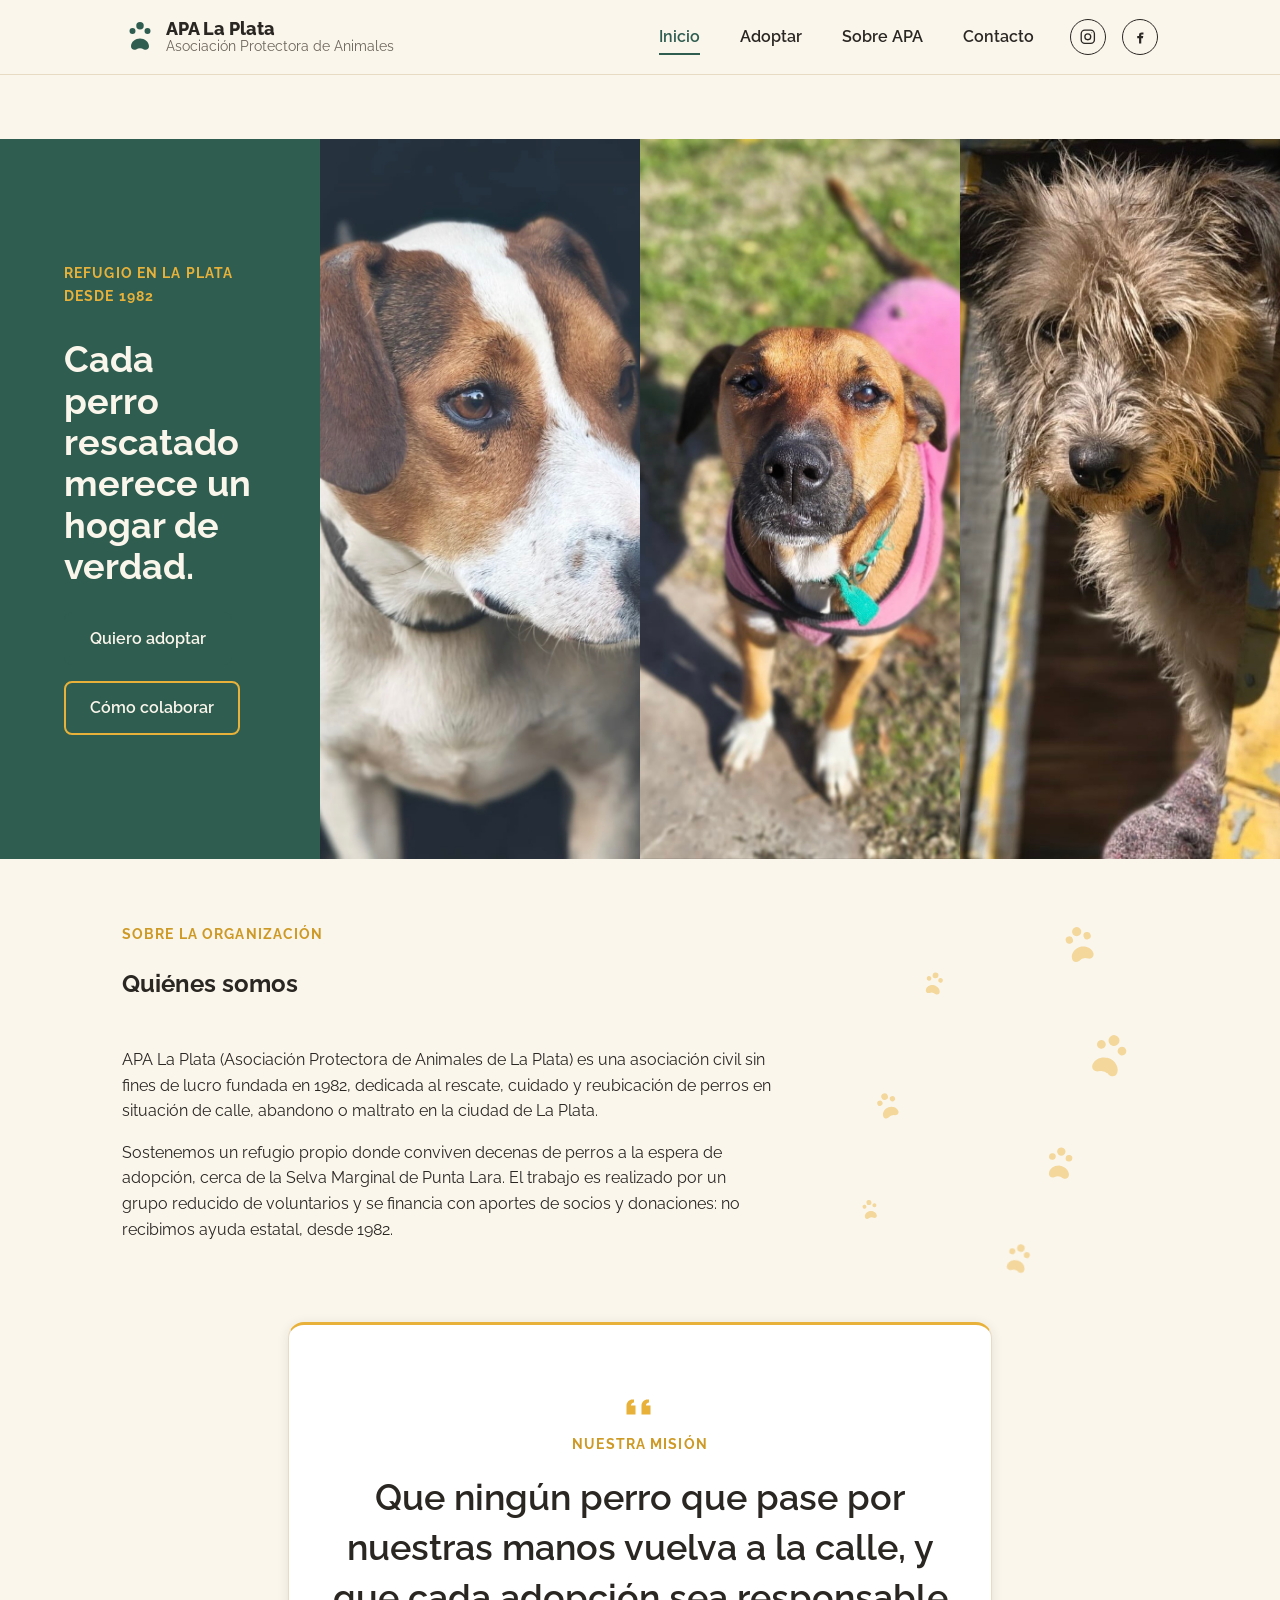
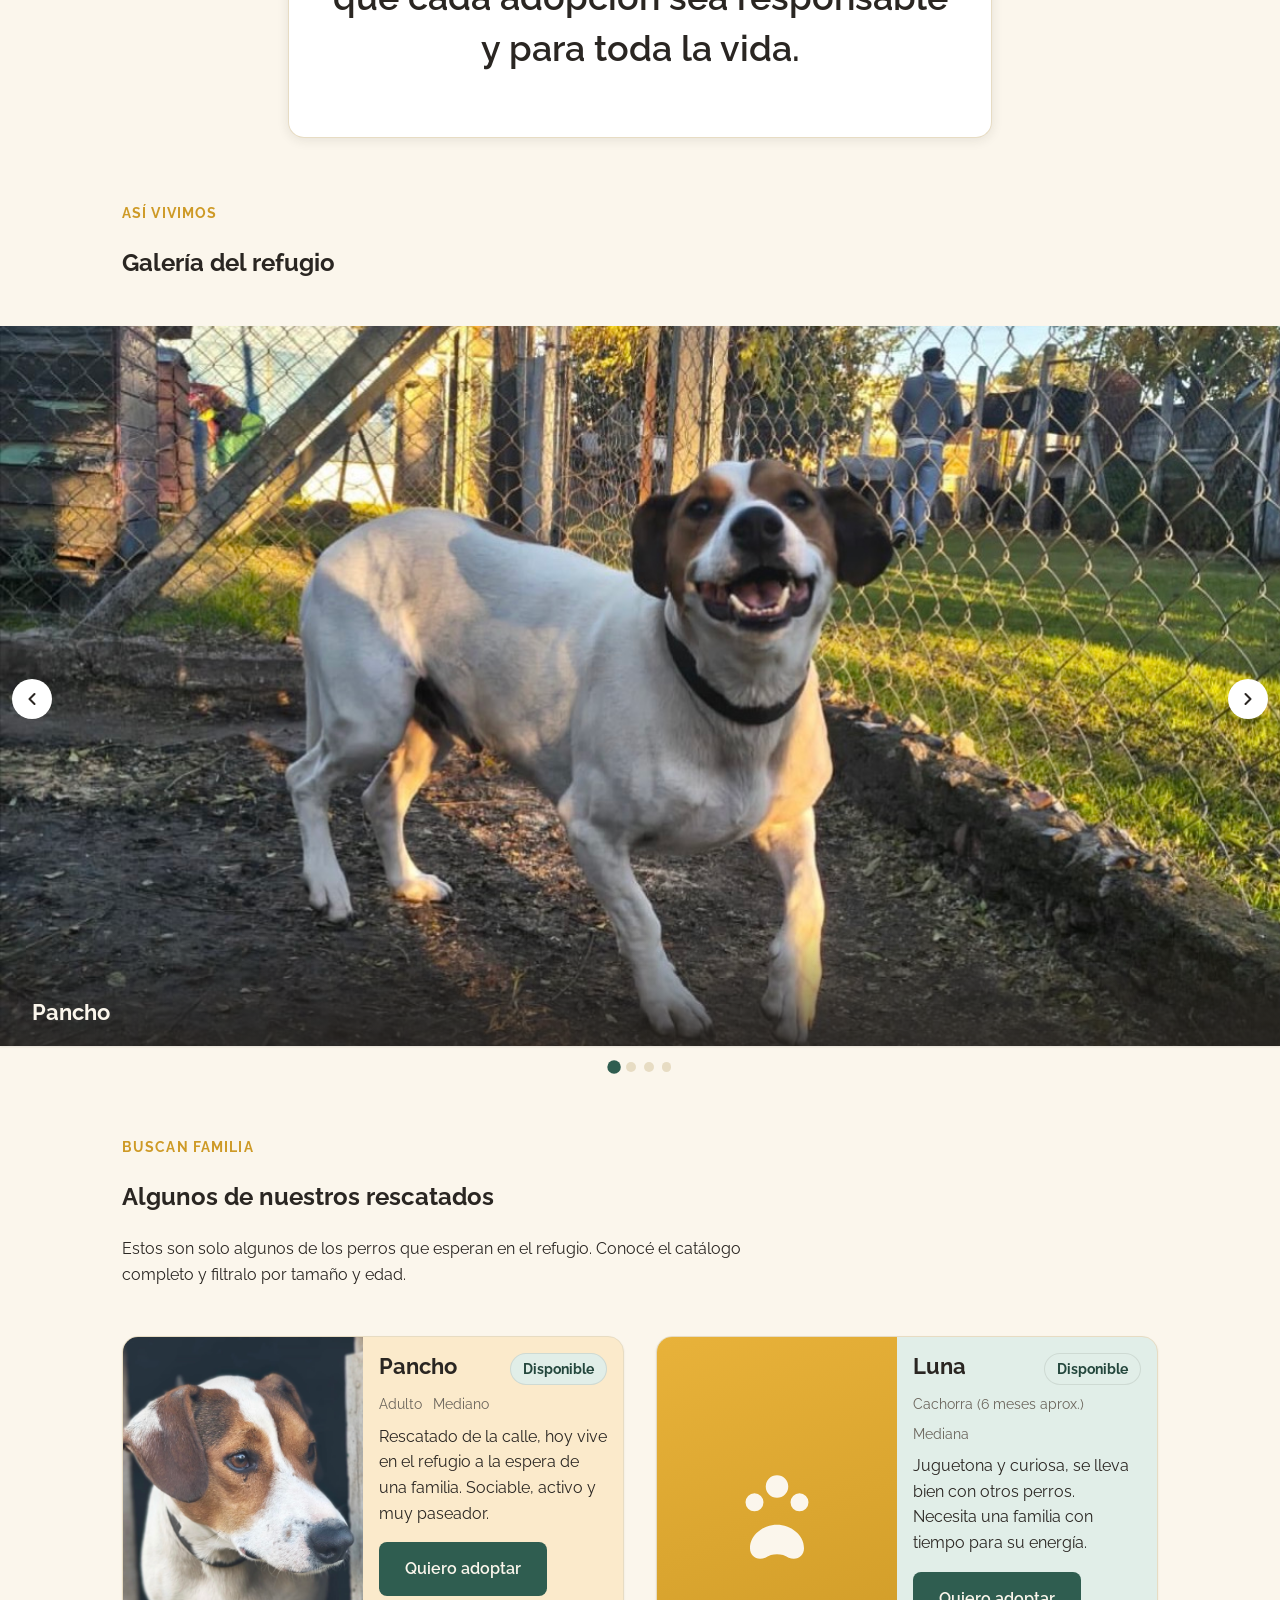
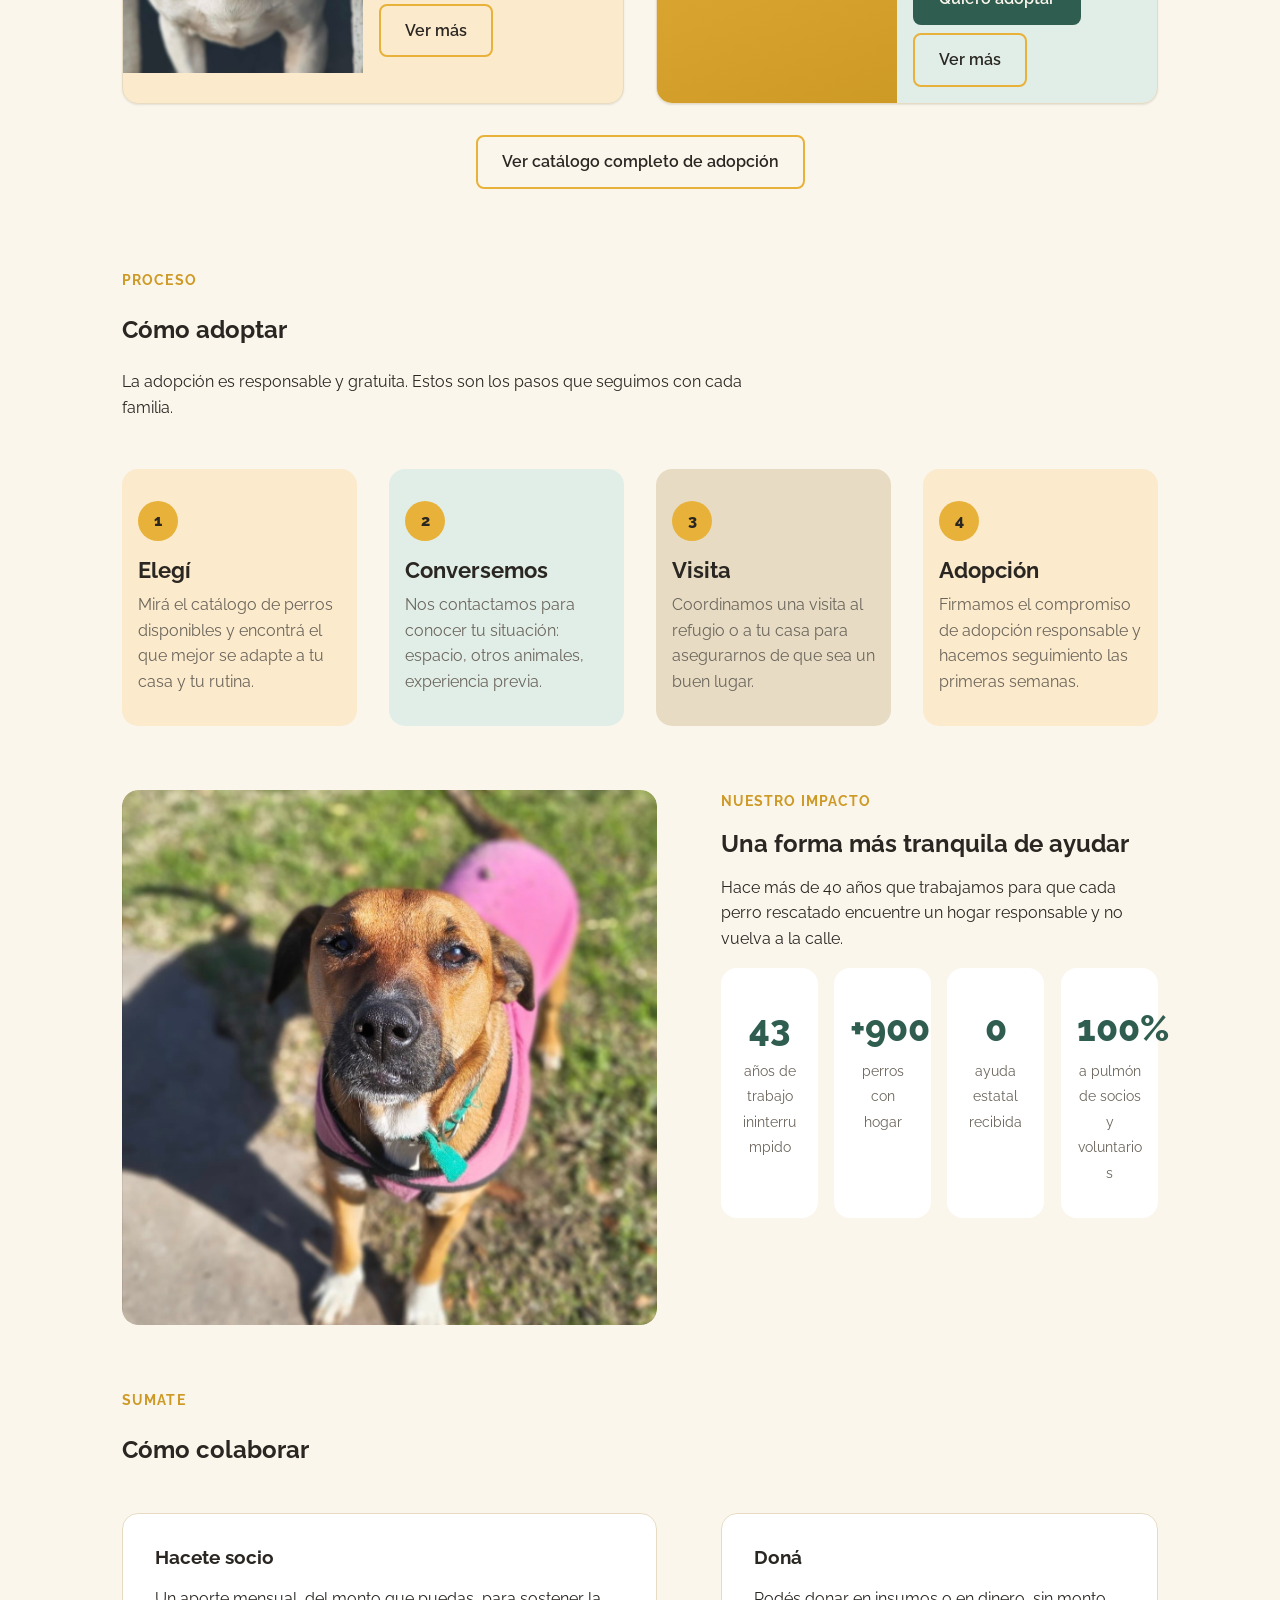
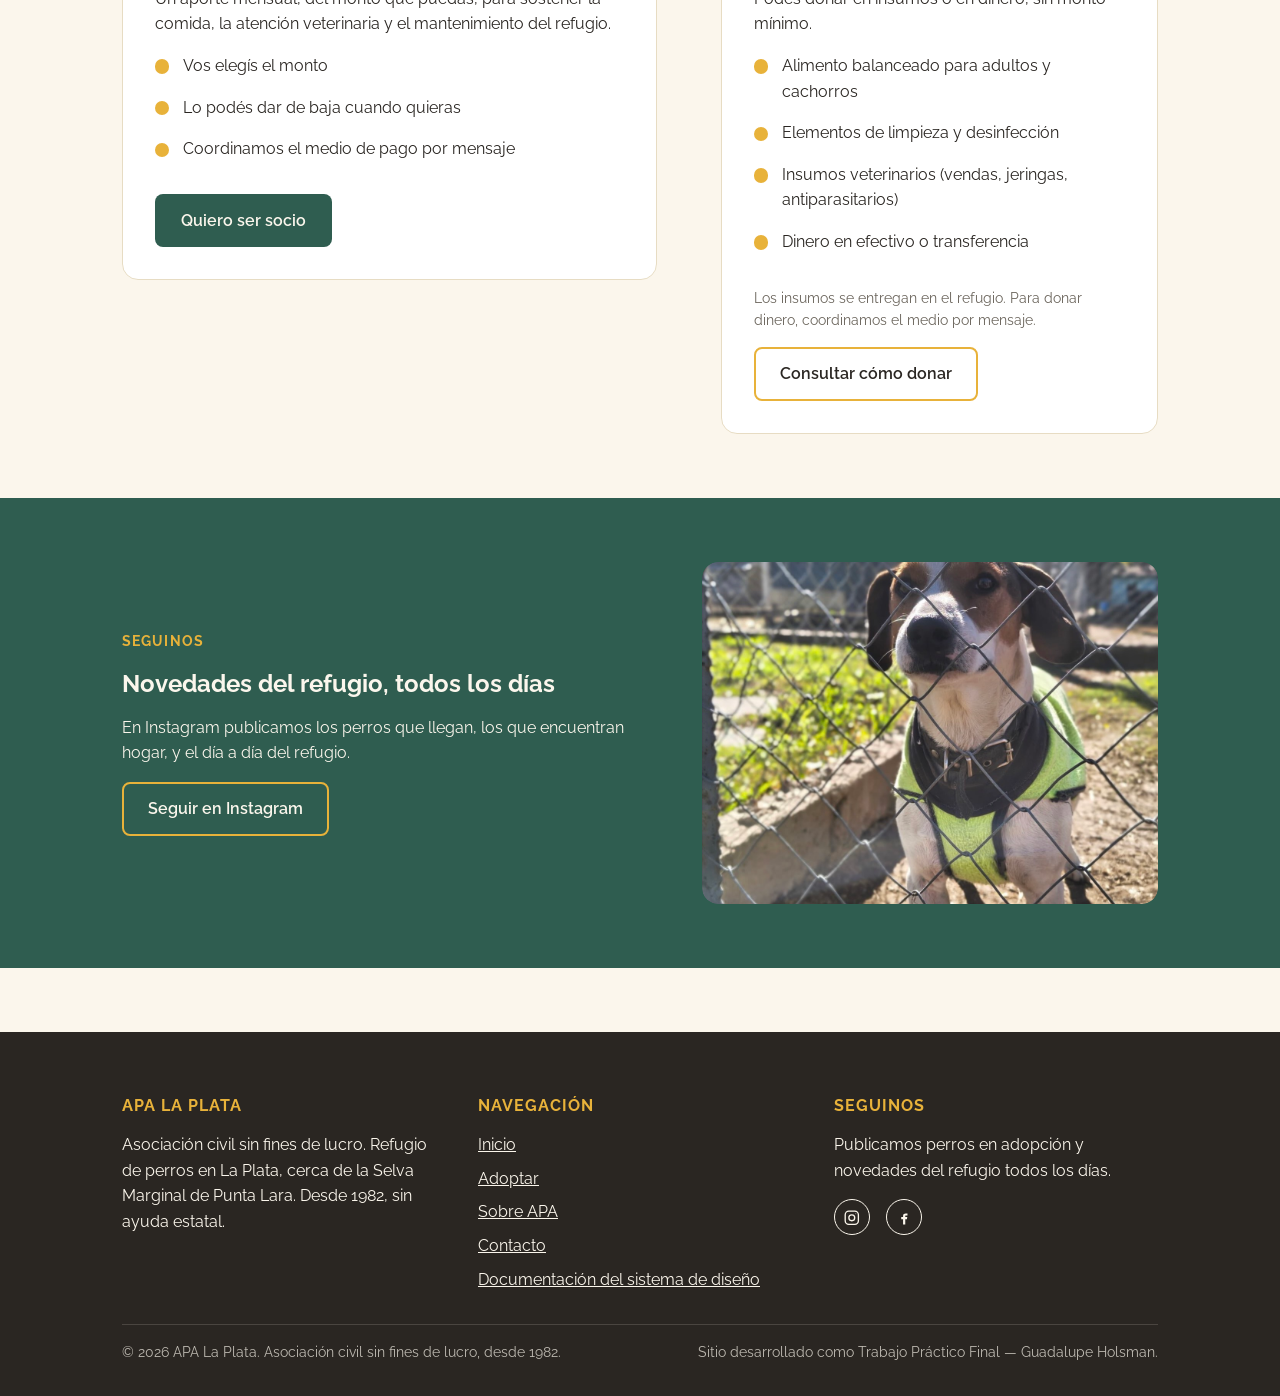
==== commit 815dcaf3: "Change hero to a near-full-screen photo strip, matching the reference Replaces the text+illustration" ====
--- a/index.html
+++ b/index.html
@@ -56,22 +56,24 @@
 
 <main>
 
-  <!-- HeroInicio -->
-  <section class="hero-inicio">
-    <div class="contenedor hero-inicio__grid">
-      <div>
-        <p class="seccion__kicker hero-inicio__kicker" style="color: var(--color-primario);">Refugio en La Plata desde 1982</p>
-        <h1 class="hero-inicio__titulo">Cada perro rescatado merece un hogar de verdad.</h1>
-        <p class="hero-inicio__texto">Somos una asociación civil sin fines de lucro. Rescatamos, cuidamos y buscamos familia para perros en situación de calle, abandono o maltrato en La Plata — sin ayuda estatal, sostenidos por socios, donantes y voluntarios.</p>
-        <div class="hero-inicio__acciones">
-          <a href="adopcion.html" class="btn btn-primario">Quiero adoptar</a>
-          <a href="contacto.html" class="btn btn-secundario">Cómo colaborar</a>
-        </div>
-      </div>
-      <svg class="hero-inicio__ilustracion" viewBox="0 0 200 200" fill="none" aria-hidden="true">
-        <circle cx="100" cy="100" r="92" fill="currentColor" opacity="0.15"></circle>
-        <path fill="currentColor" d="M100 40a18 18 0 0 1 18 18 18 18 0 0 1-36 0 18 18 0 0 1 18-18zM58 62a14 14 0 1 1 0 28 14 14 0 0 1 0-28zM142 62a14 14 0 1 1 0 28 14 14 0 0 1 0-28zM100 112c22 0 42 15 42 36 0 12-11 19-24 14a34 34 0 0 0-36 0c-13 5-24-2-24-14 0-21 20-36 42-36z"></path>
-      </svg>
+  <!-- HeroInicio: franja de fotos a pantalla casi completa -->
+  <section class="hero-full">
+    <div class="hero-full__panel hero-full__panel--texto reveal">
+      <p class="hero-full__kicker">Refugio en La Plata desde 1982</p>
+      <h1 class="hero-full__titulo">Cada perro rescatado merece un hogar de verdad.</h1>
+      <div class="hero-full__acciones">
+        <a href="adopcion.html" class="btn btn-primario">Quiero adoptar</a>
+        <a href="contacto.html" class="btn btn-secundario">Cómo colaborar</a>
+      </div>
+    </div>
+    <div class="hero-full__panel">
+      <img src="img/perros/pancho-1.jpg" alt="Pancho, uno de los perros en adopción en APA La Plata" loading="lazy">
+    </div>
+    <div class="hero-full__panel">
+      <img src="img/perros/india.jpg" alt="India, una de las perras en adopción en APA La Plata" loading="lazy">
+    </div>
+    <div class="hero-full__panel">
+      <img src="img/perros/rufus.jpg" alt="Rufus, uno de los perros en adopción en APA La Plata" loading="lazy">
     </div>
   </section>
 
--- a/css/styles.css
+++ b/css/styles.css
@@ -113,10 +113,12 @@
 html {
   -webkit-text-size-adjust: 100%;
   scroll-behavior: smooth;
+  overflow-x: hidden;
 }
 
 body {
   margin: 0;
+  overflow-x: hidden;
   font-family: var(--fuente-base);
   font-size: var(--tipo-base);
   line-height: 1.6;
@@ -921,17 +923,18 @@
 .dato-institucional__etiqueta {
   font-size: var(--tipo-pequeno);
   color: var(--color-texto-suave);
+  overflow-wrap: break-word;
 }
 
 .grilla-datos {
   display: grid;
-  grid-template-columns: repeat(2, 1fr);
+  grid-template-columns: repeat(2, minmax(0, 1fr));
   gap: var(--espacio-sm);
 }
 
 @media (min-width: 768px) {
   .grilla-datos {
-    grid-template-columns: repeat(4, 1fr);
+    grid-template-columns: repeat(4, minmax(0, 1fr));
   }
 }
 
@@ -954,7 +957,7 @@
   aspect-ratio: 16 / 9;
 }
 
-/* A todo el ancho del viewport, como HeroInicio */
+/* A todo el ancho del viewport, como HeroFull */
 .carrusel-fotos--completo {
   width: 100vw;
   margin-left: calc(50% - 50vw);
@@ -1070,59 +1073,93 @@
    Organismos
    ========================================================================== */
 
-/* HeroInicio — único organismo que excede el ancho de lectura como fondo */
-.hero-inicio {
-  background-color: var(--color-fondo);
-  padding-block: var(--espacio-lg);
-}
-
-.hero-inicio__grid {
-  display: grid;
-  gap: var(--espacio-md);
-  align-items: center;
-}
-
-@media (min-width: 768px) {
-  .hero-inicio__grid {
-    grid-template-columns: 1.2fr 1fr;
-  }
-}
-
-.hero-inicio__kicker,
-.hero-inicio__titulo,
-.hero-inicio__texto,
-.hero-inicio__acciones {
+/* HeroFull — único organismo que excede el ancho de lectura: franja de
+   fotos a (casi) pantalla completa, con un panel de texto entre las fotos
+   reales de los perros, inspirada en la referencia compartida. */
+.hero-full {
+  display: grid;
+  grid-template-columns: 1fr;
+}
+
+.hero-full__panel {
+  position: relative;
+  overflow: hidden;
+  aspect-ratio: 1 / 1;
+}
+
+.hero-full__panel img {
+  width: 100%;
+  height: 100%;
+  object-fit: cover;
+  display: block;
+}
+
+.hero-full__panel--texto {
+  aspect-ratio: auto;
+  background-color: var(--color-secundario);
+  color: var(--color-texto-inverso);
+  display: flex;
+  flex-direction: column;
+  justify-content: center;
+  gap: var(--espacio-sm);
+  padding: var(--espacio-lg) var(--espacio-md);
   animation: aparecer-subiendo 0.7s ease both;
 }
 
-.hero-inicio__titulo { animation-delay: 0.08s; }
-.hero-inicio__texto { animation-delay: 0.16s; }
-.hero-inicio__acciones { animation-delay: 0.24s; }
-
-.hero-inicio__titulo {
+.hero-full__kicker {
+  font-size: var(--tipo-pequeno);
+  font-weight: 700;
+  letter-spacing: 0.08em;
+  text-transform: uppercase;
+  color: var(--color-primario);
+}
+
+.hero-full__titulo {
   font-size: var(--tipo-display);
-  margin-bottom: var(--espacio-sm);
-}
-
-.hero-inicio__texto {
-  font-size: var(--tipo-grande);
-  color: var(--color-texto-suave);
-  max-width: 45ch;
-}
-
-.hero-inicio__acciones {
+  line-height: 1.15;
+  margin: 0;
+}
+
+.hero-full__acciones {
   display: flex;
   flex-wrap: wrap;
   gap: var(--espacio-sm);
-  margin-top: var(--espacio-md);
-}
-
-.hero-inicio__ilustracion {
-  width: 100%;
-  max-width: 22rem;
-  margin-inline: auto;
-  color: var(--color-primario);
-  animation: flotar 6s ease-in-out infinite;
+  margin-top: var(--espacio-xs);
+}
+
+.hero-full__acciones .btn-secundario {
+  border-color: var(--color-primario);
+  color: var(--color-texto-inverso);
+}
+
+.hero-full__acciones .btn-secundario:hover {
+  background-color: var(--color-primario);
+  color: var(--color-texto);
+}
+
+@media (min-width: 640px) {
+  .hero-full {
+    grid-template-columns: repeat(2, 1fr);
+  }
+
+  .hero-full__panel {
+    aspect-ratio: auto;
+  }
+}
+
+@media (min-width: 1024px) {
+  .hero-full {
+    grid-template-columns: repeat(4, 1fr);
+    min-height: 80vh;
+  }
+
+  .hero-full__panel {
+    aspect-ratio: auto;
+  }
+
+  .hero-full__panel--texto {
+    padding: var(--espacio-lg);
+  }
 }
 
 /* GrillaAdopcion — Grid macro de 12 columnas reagrupado según breakpoint */
